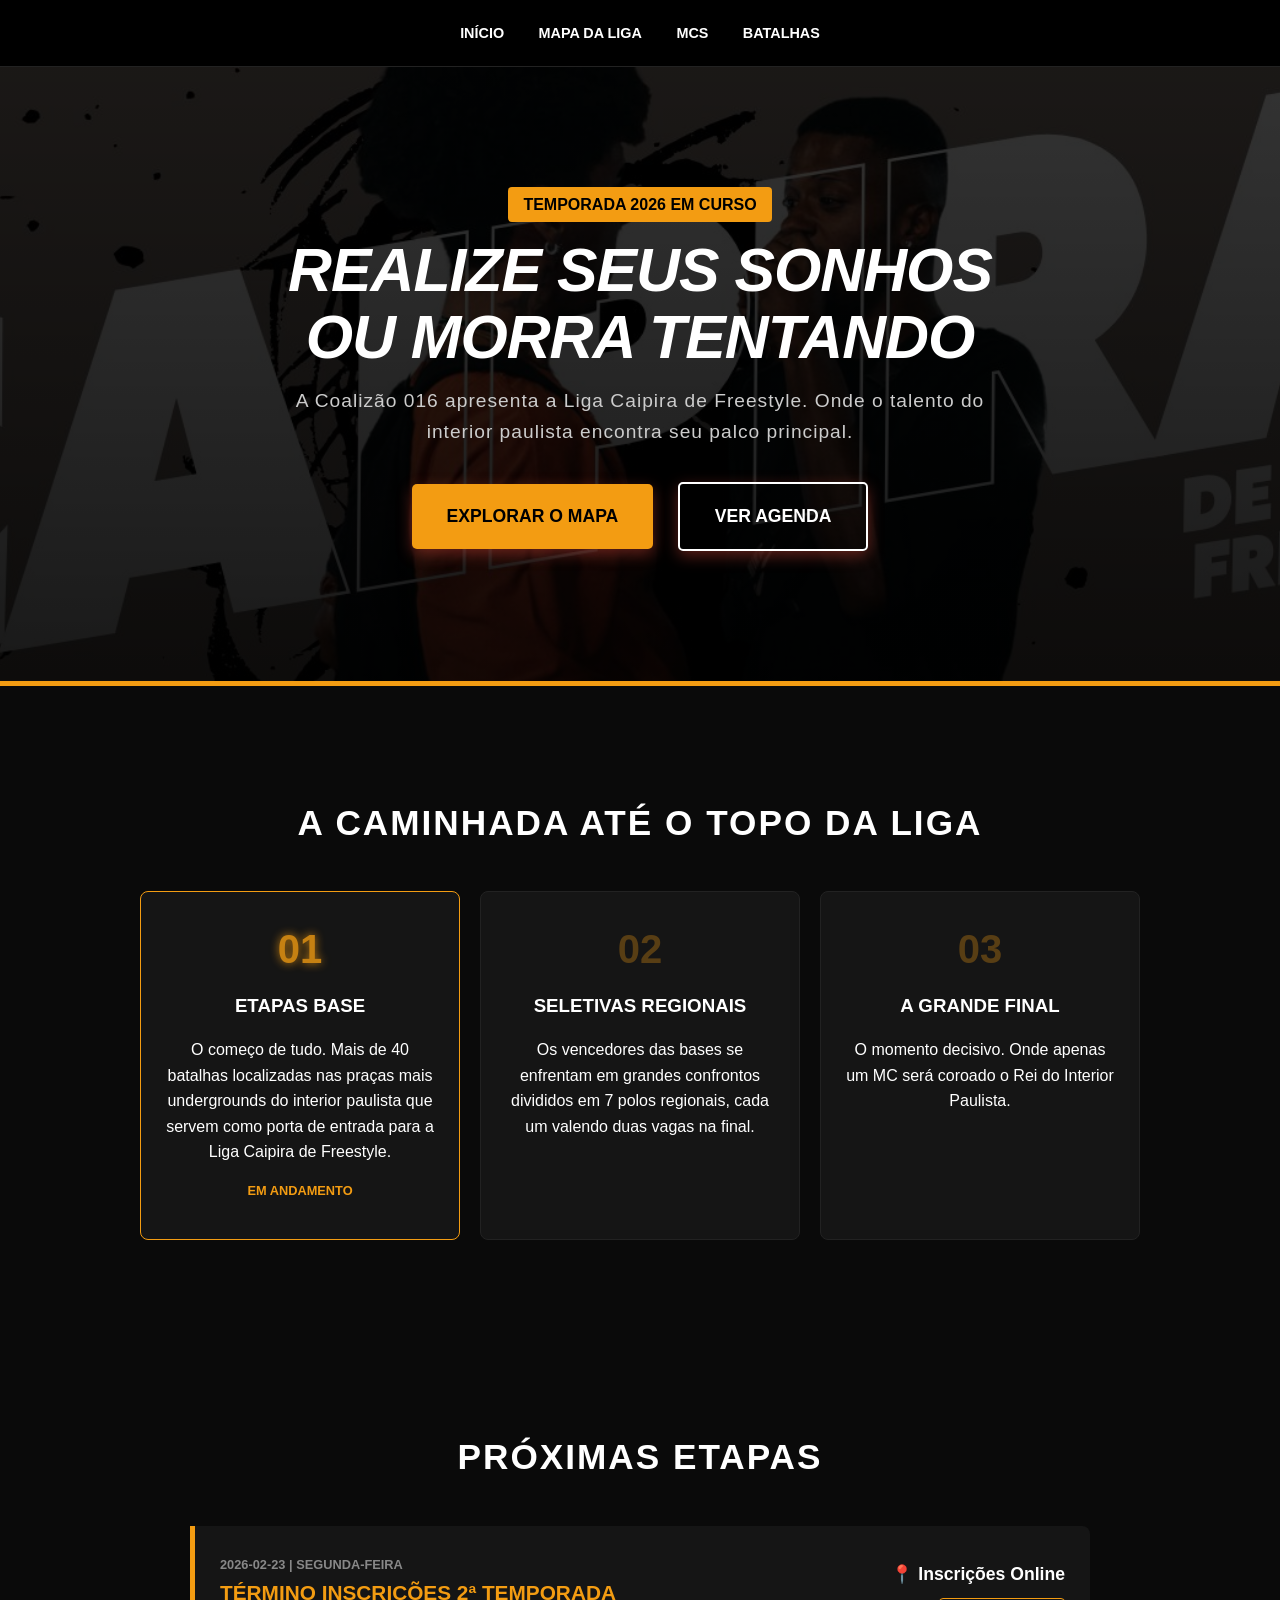
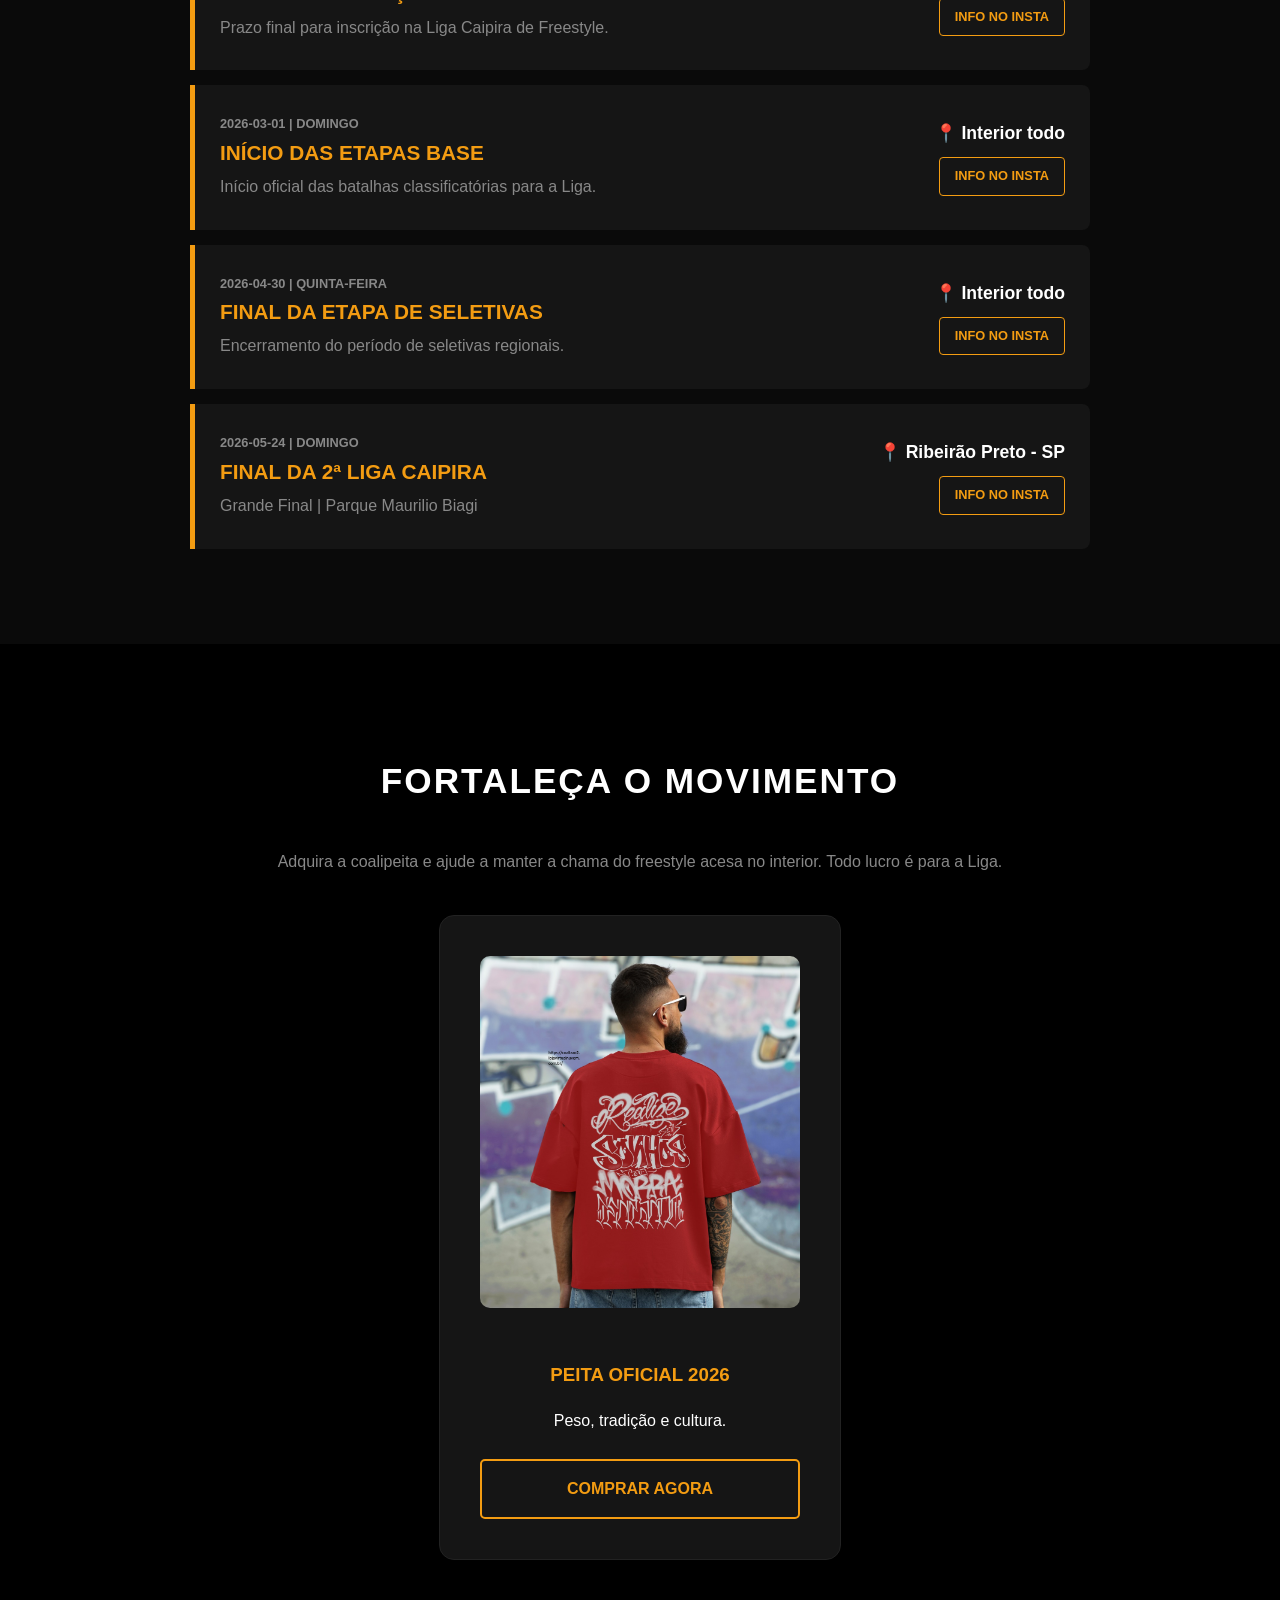
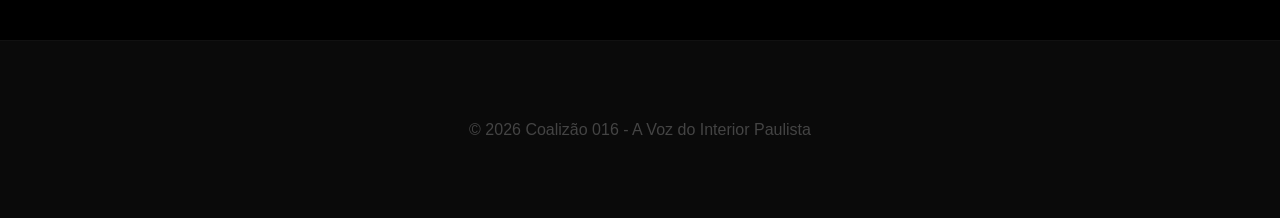
==== index.html @ a1a266d4 "ATT" ====
<!DOCTYPE html>
<html lang="pt-br">
<head>
    <meta charset="UTF-8">
    <meta name="viewport" content="width=device-width, initial-scale=1.0">
    <title>Coalizão 016 | Liga Caipira de Freestyle</title>
    <link rel="stylesheet" href="style.css">
    <style>
        :root {
            --cor-primaria: #f39c12;
            --cor-secundaria: #e74c3c;
            --bg-dark: #0a0a0a;
            --bg-card: #151515;
            --text-light: #ffffff;
        }

        body { 
            margin: 0; 
            font-family: 'Segoe UI', Roboto, Helvetica, Arial, sans-serif; 
            background: var(--bg-dark); 
            color: var(--text-light); 
            line-height: 1.6;
        }

        /* Navegação */
        nav { 
            background: #000; 
            padding: 20px; 
            text-align: center; 
            border-bottom: 1px solid #222; 
            position: sticky; 
            top: 0; 
            z-index: 1000; 
        }
        nav a { color: white; margin: 0 15px; text-decoration: none; font-weight: bold; text-transform: uppercase; font-size: 0.9rem; transition: 0.3s; }
        nav a:hover { color: var(--cor-primaria); }

        /* Banner de Hype */
        .hero-inscricoes {
            background: linear-gradient(rgba(0,0,0,0.8), rgba(0,0,0,0.9)), url('img/capa.jpg');
            background-size: cover;
            background-position: center;
            padding: 120px 20px;
            text-align: center;
            border-bottom: 5px solid var(--cor-primaria);
        }

        .badge-temporada {
            background-color: var(--cor-primaria);
            color: #000;
            padding: 5px 15px;
            font-weight: 900;
            border-radius: 4px;
            display: inline-block;
            margin-bottom: 15px;
            text-transform: uppercase;
        }

        /* TÍTULO EM DESTAQUE - SLOGAN AGORA AQUI */
        .hero-inscricoes h1 { 
            font-size: clamp(1.8rem, 7vw, 3.8rem); 
            margin: 0 0 15px 0; 
            color: #fff; 
            line-height: 1.1; 
            font-style: italic; 
            font-weight: 900;
            text-transform: uppercase;
            letter-spacing: -1px;
        }
        
        .cta-button {
            display: inline-block;
            background-color: var(--cor-primaria);
            color: #000;
            padding: 18px 35px;
            font-size: 1.1rem;
            font-weight: bold;
            text-decoration: none;
            border-radius: 5px;
            margin: 10px;
            transition: 0.3s;
            text-transform: uppercase;
        }
        .cta-button:hover { transform: scale(1.05); background-color: #fff; }

        /* A Jornada do MC */
        .jornada-container {
            padding: 80px 20px;
            max-width: 1000px;
            margin: 0 auto;
            text-align: center;
        }

        .jornada-grid {
            display: grid;
            grid-template-columns: repeat(auto-fit, minmax(250px, 1fr));
            gap: 20px;
            margin-top: 40px;
        }

        .jornada-card {
            background: var(--bg-card);
            padding: 25px;
            border-radius: 8px;
            border: 1px solid #222;
            position: relative;
            transition: 0.3s;
        }

        /* EFEITO DE BRILHO NA ETAPA BASE */
        .jornada-card.foco-atual {
            border-color: var(--cor-primaria);
            animation: glowPulsante 2s infinite alternate;
        }

        @keyframes glowPulsante {
            0% { box-shadow: 0 0 5px rgba(243, 156, 18, 0.2); border-color: rgba(243, 156, 18, 0.5); }
            100% { box-shadow: 0 0 20px rgba(243, 156, 18, 0.6); border-color: var(--cor-primaria); }
        }

        .jornada-card span {
            color: var(--cor-primaria);
            font-size: 2.5rem;
            font-weight: 900;
            display: block;
            margin-bottom: 10px;
            opacity: 0.3;
        }
        
        .jornada-card.foco-atual span { opacity: 0.8; text-shadow: 0 0 10px var(--cor-primaria); }
        .jornada-card h3 { margin: 0 0 10px 0; text-transform: uppercase; color: #fff; }

        /* Seção de Agenda */
        .agenda-section { background: #0a0a0a; padding: 80px 20px; }
        .agenda-max { max-width: 950px; margin: 0 auto; }
        .titulo-secao { text-align: center; font-size: 2.2rem; margin-bottom: 40px; text-transform: uppercase; letter-spacing: 2px; }
        
        .evento-item {
            background: var(--bg-card);
            margin-bottom: 15px;
            padding: 25px;
            border-left: 5px solid var(--cor-primaria);
            display: flex;
            justify-content: space-between;
            align-items: center;
            border-radius: 0 8px 8px 0;
            transition: 0.3s;
        }
        .evento-item:hover { transform: translateX(10px); }

        /* Peitas / Loja */
        .loja-container { padding: 80px 20px; background: #000; text-align: center; }
        .produto-card {
            background: var(--bg-card);
            padding: 40px;
            border-radius: 15px;
            max-width: 400px;
            margin: 40px auto 0;
            border: 1px solid #222;
        }
        .produto-card img { width: 100%; border-radius: 10px; margin-bottom: 25px; }

        .btn-nuvemshop { 
            background: transparent; color: var(--cor-primaria); padding: 15px 25px; 
            text-decoration: none; display: block; border-radius: 5px; font-weight: bold; 
            border: 2px solid var(--cor-primaria); transition: 0.3s; text-transform: uppercase;
        }
        .btn-nuvemshop:hover { background: var(--cor-primaria); color: #000; }

        @media (max-width: 768px) {
            .evento-item { flex-direction: column; text-align: center; gap: 20px; }
        }
    </style>
</head>
<body>

    <nav>
        <a href="index.html">INÍCIO</a>
        <a href="mapaindex.html">MAPA DA LIGA</a>
        <a href="mcs.html">MCS</a>
        <a href="batalhas.html">BATALHAS</a>
    </nav>

    <header class="hero-inscricoes">
        <div class="badge-temporada">Temporada 2026 em Curso</div>
        <h1>REALIZE SEUS SONHOS<br>OU MORRA TENTANDO</h1>
        <p style="max-width: 750px; margin: 0 auto 25px; font-size: 1.2rem; color: #ccc; font-weight: 300; letter-spacing: 1px;">
            A Coalizão 016 apresenta a Liga Caipira de Freestyle. Onde o talento do interior paulista encontra seu palco principal.
        </p>
        <div class="botoes-hero">
            <a href="mapaindex.html" class="cta-button">EXPLORAR O MAPA</a>
            <a href="#proximas-etapas" class="cta-button" style="background: transparent; border: 2px solid #fff; color: #fff;">VER AGENDA</a>
        </div>
    </header>

    <section class="jornada-container">
        <h2 class="titulo-secao">A CAMINHADA ATÉ O TOPO DA LIGA</h2>
        <div class="jornada-grid">
            <div class="jornada-card foco-atual">
                <span>01</span>
                <h3>Etapas Base</h3>
                <p>O começo de tudo. Mais de 40 batalhas localizadas nas praças mais undergrounds do interior paulista que servem como porta de entrada para a Liga Caipira de Freestyle.</p>
                <p style="font-weight: bold; color: var(--cor-primaria); font-size: 0.8rem; margin-top: 10px; text-transform: uppercase;">Em andamento</p>
            </div>
            <div class="jornada-card">
                <span>02</span>
                <h3>Seletivas Regionais</h3>
                <p>Os vencedores das bases se enfrentam em grandes confrontos divididos em 7 polos regionais, cada um valendo duas vagas na final.</p>
            </div>
            <div class="jornada-card">
                <span>03</span>
                <h3>A Grande Final</h3>
                <p>O momento decisivo. Onde apenas um MC será coroado o Rei do Interior Paulista.</p>
            </div>
        </div>
    </section>

    <section id="proximas-etapas" class="agenda-section">
        <div class="agenda-max">
            <h2 class="titulo-secao">PRÓXIMAS ETAPAS</h2>
            <div id="lista-eventos" class="agenda-lista">
                </div>
        </div>
    </section>

    <section class="loja-container">
        <div class="loja-content">
            <h2 class="titulo-secao">FORTALEÇA O MOVIMENTO</h2>
            <p style="max-width: 800px; margin: 0 auto; color: #888;">
                Adquira a coalipeita e ajude a manter a chama do freestyle acesa no interior. Todo lucro é para a Liga.
            </p>
            <div class="produto-card">
                <img src="img/coalipeita.png" alt="Peita Oficial Coalizão 016">
                <h3 style="color: var(--cor-primaria);">PEITA OFICIAL 2026</h3>
                <p style="margin-bottom: 25px;">Peso, tradição e cultura.</p>
                <a href="https://coalizao016.lojavirtualnuvem.com.br/" target="_blank" class="btn-nuvemshop">COMPRAR AGORA</a>
            </div>
        </div>
    </section>

    <footer style="text-align: center; padding: 60px 20px; color: #444; border-top: 1px solid #111;">
        <p>&copy; 2026 Coalizão 016 - A Voz do Interior Paulista</p>
    </footer>

    <script src="agenda.js"></script>
    <script>
        const container = document.getElementById('lista-eventos');
        function renderizarAgenda() {
            if (typeof eventos !== 'undefined' && eventos.length > 0) {
                container.innerHTML = eventos.map(evento => `
                    <div class="evento-item">
                        <div class="evento-info">
                            <span class="evento-data">${evento.data} | ${evento.diaSemana}</span>
                            <h3>${evento.nomeBatalha}</h3>
                            <p style="margin: 5px 0; color: #888;">${evento.status}</p>
                        </div>
                        <div style="text-align: right;">
                            <p style="margin: 0; font-weight: bold; font-size: 1.1rem; color: #fff;">📍 ${evento.cidade}</p>
                            <a href="${evento.linkInstagram}" target="_blank" style="color: var(--cor-primaria); font-size: 0.8rem; text-decoration: none; font-weight: bold; border: 1px solid var(--cor-primaria); padding: 8px 15px; border-radius: 4px; display: inline-block; margin-top: 10px;">INFO NO INSTA</a>
                        </div>
                    </div>
                `).join('');
            } else {
                container.innerHTML = '<p style="text-align:center;">Novas datas em breve.</p>';
            }
        }
        window.onload = renderizarAgenda;
    </script>
</body>
</html>
---- style.css ----
/* style.css - Identidade Visual Coalizão 016 */
:root {
    --cor-primaria: #f39c12;
    --cor-secundaria: #e74c3c;
    --bg-dark: #0a0a0a;
    --text-light: #ffffff;
}

body { 
    margin: 0; 
    font-family: 'Segoe UI', Roboto, Helvetica, Arial, sans-serif; 
    background: var(--bg-dark); 
    color: var(--text-light); 
    line-height: 1.6;
}

/* Frase de Efeito no Topo */
.slogan-topo {
    background: #000;
    color: var(--cor-primaria);
    text-align: center;
    padding: 10px 5px;
    font-weight: 900;
    font-style: italic;
    letter-spacing: 2px;
    text-transform: uppercase;
    font-size: clamp(0.7rem, 3vw, 1.1rem);
    border-bottom: 1px solid #222;
}

/* Navegação */
nav { 
    background: #000; 
    padding: 20px; 
    text-align: center; 
    border-bottom: 1px solid #222; 
    position: sticky; 
    top: 0; 
    z-index: 1000; 
}

nav a { 
    color: white; 
    margin: 0 15px; 
    text-decoration: none; 
    font-weight: bold; 
    text-transform: uppercase; 
    font-size: 0.9rem; 
    transition: 0.3s; 
}

nav a:hover { color: var(--cor-primaria); }

/* Banner de Hype - Inscrições */
.hero-inscricoes {
    background: linear-gradient(rgba(0,0,0,0.85), rgba(0,0,0,0.85)), url('img/capa.jpg');
    background-size: cover;
    background-position: center;
    padding: 60px 20px;
    text-align: center;
    border-bottom: 5px solid var(--cor-primaria);
}

.badge-inscricoes {
    background-color: var(--cor-primaria);
    color: #000;
    padding: 4px 12px;
    font-weight: 900;
    border-radius: 4px;
    display: inline-block;
    margin-bottom: 15px;
}

.hero-inscricoes h1 { font-size: clamp(1.8rem, 6vw, 3rem); margin: 0 0 10px 0; color: #fff; }

.cta-button {
    display: inline-block;
    background-color: var(--cor-secundaria);
    color: white;
    padding: 15px 30px;
    font-size: 1.1rem;
    font-weight: bold;
    text-decoration: none;
    border-radius: 5px;
    margin: 15px 0;
    transition: 0.3s;
    box-shadow: 0 5px 15px rgba(231, 76, 60, 0.4);
}

/* Seção de Agenda / Etapas */
.agenda-section { padding: 50px 20px; max-width: 900px; margin: 0 auto; }
.titulo-secao { text-align: center; font-size: 2rem; margin-bottom: 30px; text-transform: uppercase; letter-spacing: 2px; }

.evento-item {
    background: #151515;
    margin-bottom: 12px;
    padding: 20px;
    border-left: 4px solid var(--cor-primaria);
    display: flex;
    justify-content: space-between;
    align-items: center;
    border-radius: 0 5px 5px 0;
}

.evento-info h3 { margin: 0; color: var(--cor-primaria); font-size: 1.3rem; }
.evento-data { font-weight: bold; color: #888; text-transform: uppercase; font-size: 0.8rem; }

/* Seção das Peitas (Loja) */
.loja-container {
    padding: 60px 20px;
    background: #000;
    text-align: center;
}

.loja-content { max-width: 800px; margin: 0 auto; }
.loja-grid { display: flex; justify-content: center; margin-top: 30px; }

.produto-card {
    background: #111;
    padding: 25px;
    border-radius: 12px;
    width: 320px;
    border: 1px solid #222;
}

.produto-card img { width: 100%; border-radius: 8px; margin-bottom: 20px; }
.texto-apoio { color: #aaa; font-style: italic; margin-bottom: 25px; font-size: 1rem; }

.btn-nuvemshop { 
    background: transparent; 
    color: var(--cor-primaria); 
    padding: 12px 20px; 
    text-decoration: none; 
    display: block; 
    border-radius: 5px; 
    font-weight: bold; 
    border: 2px solid var(--cor-primaria);
    transition: 0.3s;
}

.btn-nuvemshop:hover { background: var(--cor-primaria); color: #000; }

@media (max-width: 600px) {
    .evento-item { flex-direction: column; text-align: center; gap: 15px; }
}
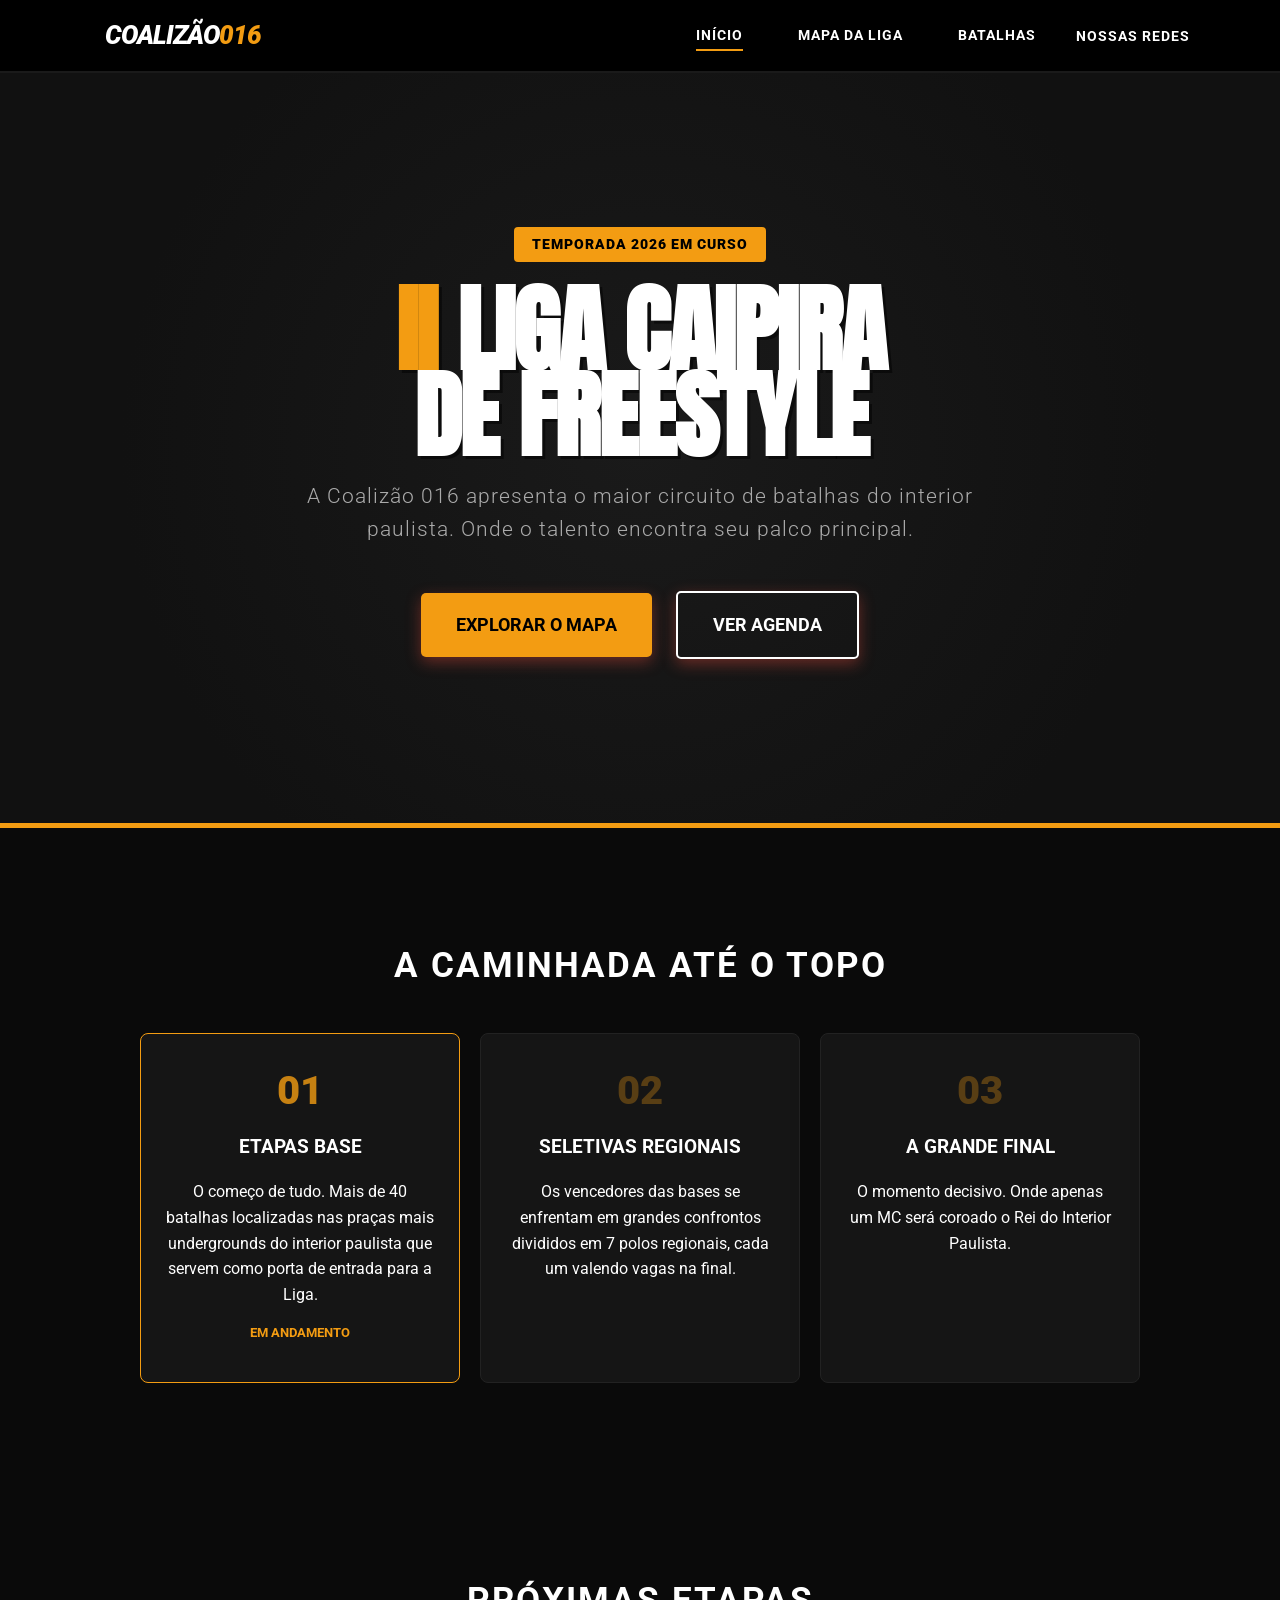
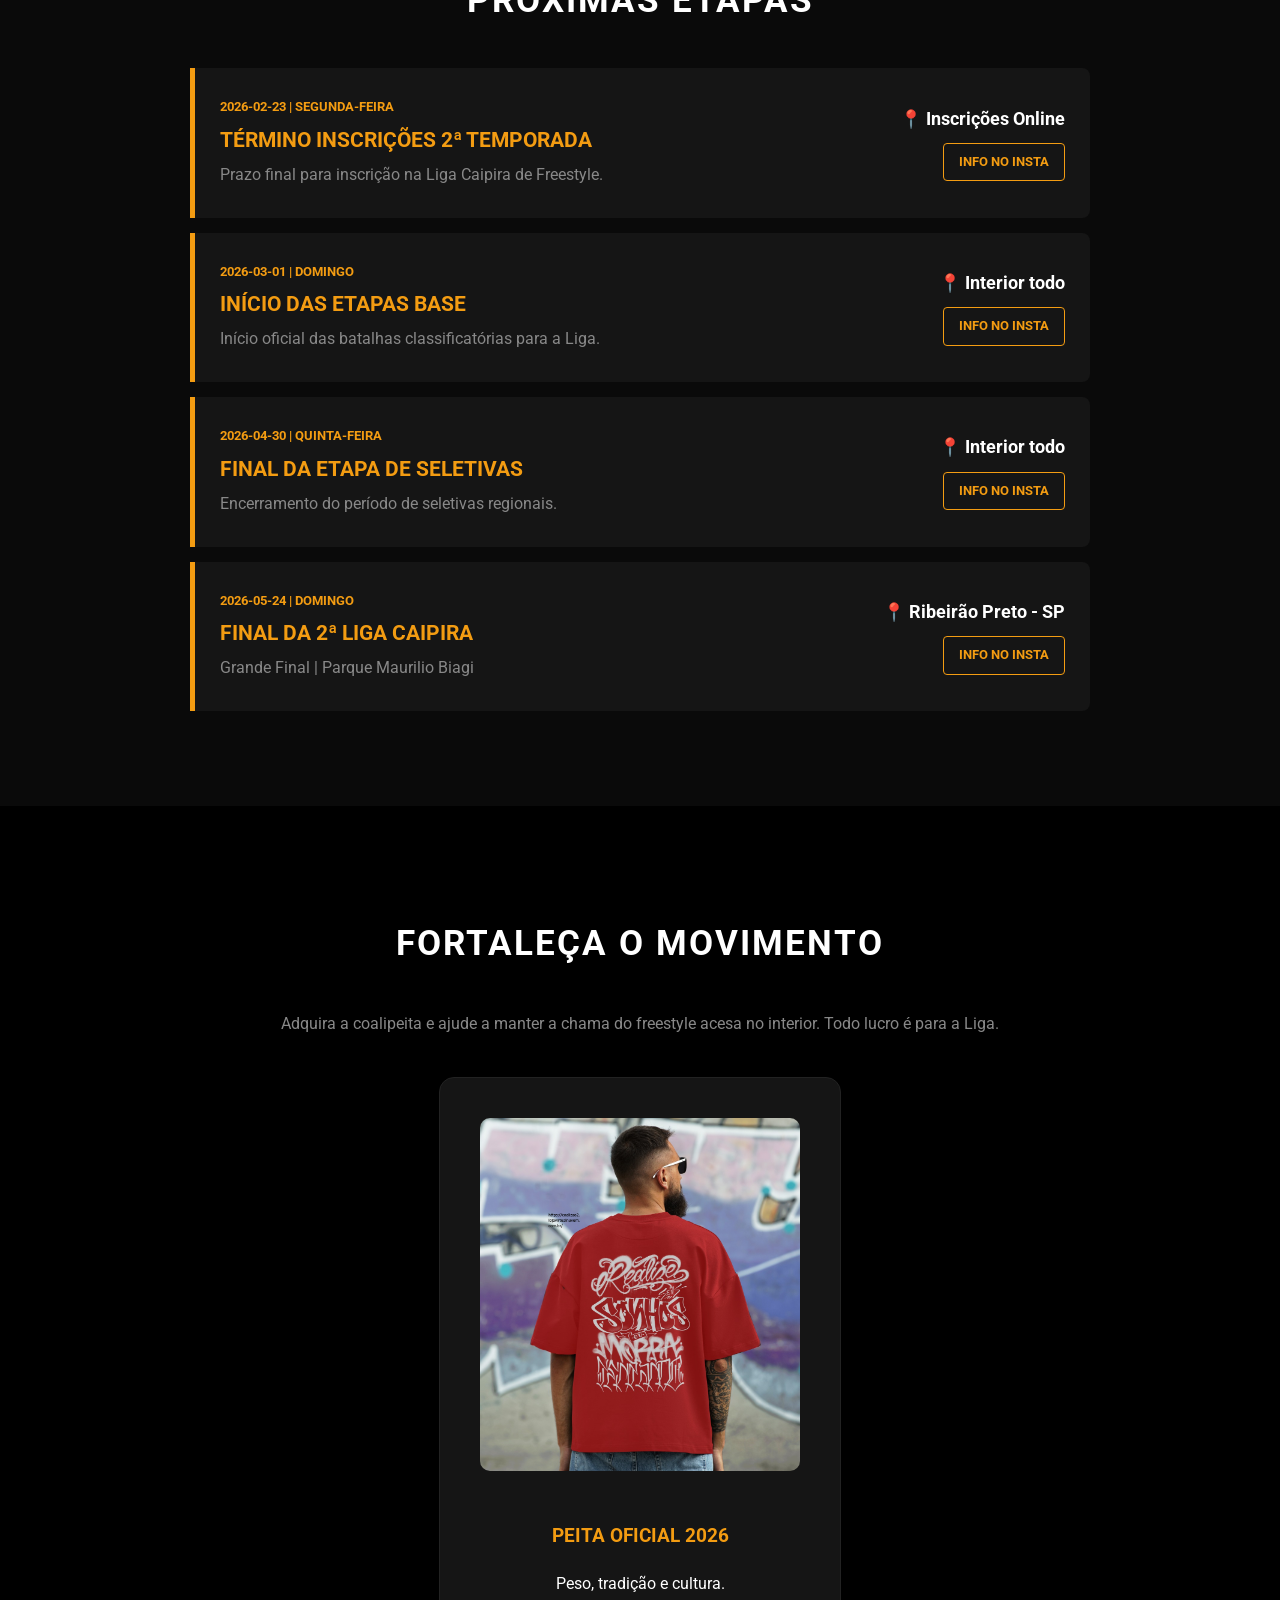
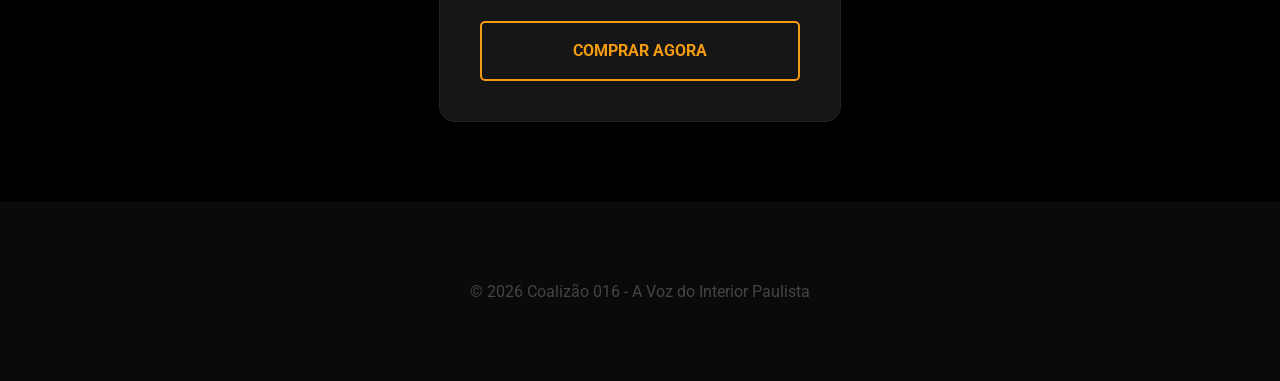
==== commit 146d52ed: "att" ====
--- a/index.html
+++ b/index.html
@@ -3,71 +3,205 @@
 <head>
     <meta charset="UTF-8">
     <meta name="viewport" content="width=device-width, initial-scale=1.0">
-    <title>Coalizão 016 | Liga Caipira de Freestyle</title>
+    <title>Coalizão 016 | II Liga Caipira de Freestyle</title>
+    
+    <link rel="preconnect" href="https://fonts.googleapis.com">
+    <link rel="preconnect" href="https://fonts.gstatic.com" crossorigin>
+    <link href="https://fonts.googleapis.com/css2?family=Anton&family=Roboto:wght@300;400;700;900&display=swap" rel="stylesheet">
+    
     <link rel="stylesheet" href="style.css">
     <style>
         :root {
-            --cor-primaria: #f39c12;
+            --cor-primaria: #f39c12; /* Laranja Coalizão */
             --cor-secundaria: #e74c3c;
-            --bg-dark: #0a0a0a;
+            --bg-dark: #0a0a0a; /* Fundo do site */
+            --bg-nav: #000000; /* Fundo do menu */
+            --bg-hero: #111111; /* Fundo do banner */
             --bg-card: #151515;
             --text-light: #ffffff;
+            /* Fontes */
+            --fonte-principal: 'Roboto', sans-serif;
+            --fonte-titulo: 'Anton', sans-serif; /* Fonte 'foda' para o título */
         }
 
         body { 
             margin: 0; 
-            font-family: 'Segoe UI', Roboto, Helvetica, Arial, sans-serif; 
+            font-family: var(--fonte-principal); 
             background: var(--bg-dark); 
             color: var(--text-light); 
             line-height: 1.6;
         }
 
-        /* Navegação */
+        /* --- MENU ESTILIZADO --- */
         nav { 
-            background: #000; 
-            padding: 20px; 
-            text-align: center; 
-            border-bottom: 1px solid #222; 
+            background: var(--bg-nav); 
+            padding: 15px 0; 
+            border-bottom: 2px solid #1a1a1a; 
             position: sticky; 
             top: 0; 
-            z-index: 1000; 
-        }
-        nav a { color: white; margin: 0 15px; text-decoration: none; font-weight: bold; text-transform: uppercase; font-size: 0.9rem; transition: 0.3s; }
-        nav a:hover { color: var(--cor-primaria); }
-
-        /* Banner de Hype */
+            z-index: 2000; 
+        }
+
+        .nav-container {
+            max-width: 1100px;
+            margin: 0 auto;
+            display: flex;
+            justify-content: space-between;
+            align-items: center;
+            padding: 0 20px;
+        }
+
+        .nav-logo a {
+            font-size: 1.6rem;
+            font-weight: 900;
+            color: #fff;
+            text-decoration: none;
+            letter-spacing: -1px;
+            font-style: italic;
+            text-transform: uppercase;
+        }
+
+        .nav-logo span {
+            color: var(--cor-primaria);
+        }
+
+        .nav-links {
+            display: flex;
+            gap: 25px;
+            align-items: center;
+        }
+
+        .nav-link {
+            color: #fff !important;
+            text-decoration: none;
+            font-weight: bold;
+            text-transform: uppercase;
+            font-size: 0.85rem !important;
+            letter-spacing: 1px;
+            transition: 0.3s;
+            position: relative;
+        }
+
+        .nav-link::after {
+            content: '';
+            position: absolute;
+            width: 0;
+            height: 2px;
+            bottom: -5px;
+            left: 0;
+            background-color: var(--cor-primaria);
+            transition: 0.3s;
+        }
+
+        .nav-link:hover::after, .nav-link.active::after {
+            width: 100%;
+        }
+
+        .nav-link:hover {
+            color: var(--cor-primaria) !important;
+        }
+
+        .dropdown { position: relative; }
+        .dropdown-label { color: #fff; font-weight: bold; text-decoration: none; font-size: 0.85rem; text-transform: uppercase; cursor: pointer; }
+        .dropdown-content {
+            display: none;
+            position: absolute;
+            background: #151515;
+            min-width: 180px;
+            top: 100%;
+            right: 0;
+            border-radius: 4px;
+            border: 1px solid #222;
+            padding: 10px 0;
+            box-shadow: 0 10px 20px rgba(0,0,0,0.5);
+        }
+        .dropdown-content a {
+            padding: 10px 20px;
+            display: block;
+            text-transform: none;
+            font-size: 0.9rem;
+            color: #fff;
+            text-decoration: none;
+        }
+        .dropdown-content a:hover { background: #222; color: var(--cor-primaria); }
+        .dropdown:hover .dropdown-content { display: block; }
+
+        .hamburger { display: none; cursor: pointer; }
+        .bar { width: 25px; height: 3px; background-color: #fff; margin: 5px 0; transition: 0.4s; }
+
+        @media (max-width: 850px) {
+            .hamburger { display: block; }
+            .nav-links {
+                position: fixed;
+                right: -100%;
+                top: 65px;
+                width: 80%;
+                height: 100vh;
+                background: #0f0f0f;
+                flex-direction: column;
+                padding-top: 50px;
+                transition: 0.4s;
+                gap: 30px;
+                border-left: 1px solid #222;
+            }
+            .nav-links.active { right: 0; }
+            .nav-link { font-size: 1.2rem !important; }
+            .dropdown-content { position: static; background: transparent; text-align: center; border: none; box-shadow: none; display: block; }
+        }
+
+        /* --- NOVO BANNER DE HERÓI (SEM FOTO) --- */
         .hero-inscricoes {
-            background: linear-gradient(rgba(0,0,0,0.8), rgba(0,0,0,0.9)), url('img/capa.jpg');
-            background-size: cover;
-            background-position: center;
-            padding: 120px 20px;
+            /* Fundo sólido com um degradê radial sutil para dar profundidade */
+            background: radial-gradient(circle at center, #1a1a1a 0%, var(--bg-hero) 70%);
+            padding: 150px 20px; /* Mais padding para dar destaque ao texto */
             text-align: center;
             border-bottom: 5px solid var(--cor-primaria);
+            display: flex;
+            flex-direction: column;
+            justify-content: center;
+            align-items: center;
+            min-height: 50vh; /* Ocupa metade da altura da tela */
         }
 
         .badge-temporada {
             background-color: var(--cor-primaria);
             color: #000;
-            padding: 5px 15px;
+            padding: 6px 18px;
             font-weight: 900;
             border-radius: 4px;
             display: inline-block;
-            margin-bottom: 15px;
-            text-transform: uppercase;
-        }
-
-        /* TÍTULO EM DESTAQUE - SLOGAN AGORA AQUI */
+            margin-bottom: 25px;
+            text-transform: uppercase;
+            font-size: 0.9rem;
+            letter-spacing: 1px;
+        }
+
+        /* TÍTULO COM FONTE 'FODA' - MUDADO PARA O NOME DA LIGA */
         .hero-inscricoes h1 { 
-            font-size: clamp(1.8rem, 7vw, 3.8rem); 
-            margin: 0 0 15px 0; 
+            font-family: var(--fonte-titulo); /* Usa a fonte 'Anton' */
+            font-size: clamp(2.5rem, 10vw, 6rem); /* Fonte gigante e responsiva */
+            margin: 0 0 20px 0; 
             color: #fff; 
-            line-height: 1.1; 
-            font-style: italic; 
-            font-weight: 900;
-            text-transform: uppercase;
-            letter-spacing: -1px;
+            line-height: 0.9; /* Linhas bem juntas para impacto */
+            text-transform: uppercase;
+            letter-spacing: -2px; /* Letras juntas */
+            /* Efeito de sombra sutil para destacar */
+            text-shadow: 3px 3px 0px rgba(0,0,0,0.5);
+        }
+
+        .hero-inscricoes h1 span {
+            color: var(--cor-primaria); /* Destaque para o 'II' */
         }
         
+        .hero-subtitulo {
+            max-width: 700px; 
+            margin: 0 auto 35px; 
+            font-size: 1.3rem; 
+            color: #aaa; 
+            font-weight: 300; 
+            letter-spacing: 1px;
+        }
+
         .cta-button {
             display: inline-block;
             background-color: var(--cor-primaria);
@@ -83,55 +217,22 @@
         }
         .cta-button:hover { transform: scale(1.05); background-color: #fff; }
 
-        /* A Jornada do MC */
-        .jornada-container {
-            padding: 80px 20px;
-            max-width: 1000px;
-            margin: 0 auto;
-            text-align: center;
-        }
-
-        .jornada-grid {
-            display: grid;
-            grid-template-columns: repeat(auto-fit, minmax(250px, 1fr));
-            gap: 20px;
-            margin-top: 40px;
-        }
-
-        .jornada-card {
-            background: var(--bg-card);
-            padding: 25px;
-            border-radius: 8px;
-            border: 1px solid #222;
-            position: relative;
-            transition: 0.3s;
-        }
-
-        /* EFEITO DE BRILHO NA ETAPA BASE */
-        .jornada-card.foco-atual {
-            border-color: var(--cor-primaria);
-            animation: glowPulsante 2s infinite alternate;
-        }
+        /* --- RESTO DO CONTEÚDO --- */
+        .jornada-container { padding: 80px 20px; max-width: 1000px; margin: 0 auto; text-align: center; }
+        .jornada-grid { display: grid; grid-template-columns: repeat(auto-fit, minmax(250px, 1fr)); gap: 20px; margin-top: 40px; }
+        .jornada-card { background: var(--bg-card); padding: 25px; border-radius: 8px; border: 1px solid #222; transition: 0.3s; }
+        .jornada-card.foco-atual { border-color: var(--cor-primaria); animation: glowPulsante 2s infinite alternate; }
 
         @keyframes glowPulsante {
-            0% { box-shadow: 0 0 5px rgba(243, 156, 18, 0.2); border-color: rgba(243, 156, 18, 0.5); }
-            100% { box-shadow: 0 0 20px rgba(243, 156, 18, 0.6); border-color: var(--cor-primaria); }
-        }
-
-        .jornada-card span {
-            color: var(--cor-primaria);
-            font-size: 2.5rem;
-            font-weight: 900;
-            display: block;
-            margin-bottom: 10px;
-            opacity: 0.3;
-        }
-        
-        .jornada-card.foco-atual span { opacity: 0.8; text-shadow: 0 0 10px var(--cor-primaria); }
+            0% { box-shadow: 0 0 5px rgba(243, 156, 18, 0.2); }
+            100% { box-shadow: 0 0 20px rgba(243, 156, 18, 0.4); }
+        }
+
+        .jornada-card span { color: var(--cor-primaria); font-size: 2.5rem; font-weight: 900; display: block; margin-bottom: 10px; opacity: 0.3; }
+        .jornada-card.foco-atual span { opacity: 0.8; }
         .jornada-card h3 { margin: 0 0 10px 0; text-transform: uppercase; color: #fff; }
 
-        /* Seção de Agenda */
-        .agenda-section { background: #0a0a0a; padding: 80px 20px; }
+        .agenda-section { background: var(--bg-dark); padding: 80px 20px; }
         .agenda-max { max-width: 950px; margin: 0 auto; }
         .titulo-secao { text-align: center; font-size: 2.2rem; margin-bottom: 40px; text-transform: uppercase; letter-spacing: 2px; }
         
@@ -148,16 +249,8 @@
         }
         .evento-item:hover { transform: translateX(10px); }
 
-        /* Peitas / Loja */
         .loja-container { padding: 80px 20px; background: #000; text-align: center; }
-        .produto-card {
-            background: var(--bg-card);
-            padding: 40px;
-            border-radius: 15px;
-            max-width: 400px;
-            margin: 40px auto 0;
-            border: 1px solid #222;
-        }
+        .produto-card { background: var(--bg-card); padding: 40px; border-radius: 15px; max-width: 400px; margin: 40px auto 0; border: 1px solid #222; }
         .produto-card img { width: 100%; border-radius: 10px; margin-bottom: 25px; }
 
         .btn-nuvemshop { 
@@ -169,23 +262,46 @@
 
         @media (max-width: 768px) {
             .evento-item { flex-direction: column; text-align: center; gap: 20px; }
+            .hero-inscricoes { padding: 100px 20px; }
         }
     </style>
 </head>
 <body>
 
     <nav>
-        <a href="index.html">INÍCIO</a>
-        <a href="mapaindex.html">MAPA DA LIGA</a>
-        <a href="mcs.html">MCS</a>
-        <a href="batalhas.html">BATALHAS</a>
+        <div class="nav-container">
+            <div class="nav-logo">
+                <a href="index.html">COALIZÃO<span>016</span></a>
+            </div>
+
+            <div class="hamburger" id="mobile-menu-btn">
+                <div class="bar"></div>
+                <div class="bar"></div>
+                <div class="bar"></div>
+            </div>
+
+            <div class="nav-links" id="nav-links-container">
+                <a href="index.html" class="nav-link active">Início</a>
+                <a href="mapaindex.html" class="nav-link">Mapa da Liga</a>
+                <a href="batalhas.html" class="nav-link">Batalhas</a>
+                
+                <div class="dropdown">
+                    <span class="dropdown-label nav-link">Nossas Redes</span>
+                    <div class="dropdown-content">
+                        <a href="https://www.instagram.com/coalizao016/" target="_blank">Instagram</a>
+                        <a href="https://www.tiktok.com/@coalizao016?" target="_blank">TikTok</a>
+                        <a href="https://www.youtube.com/@Coaliz%C3%A3o016" target="_blank">YouTube</a>
+                    </div>
+                </div>
+            </div>
+        </div>
     </nav>
 
     <header class="hero-inscricoes">
         <div class="badge-temporada">Temporada 2026 em Curso</div>
-        <h1>REALIZE SEUS SONHOS<br>OU MORRA TENTANDO</h1>
-        <p style="max-width: 750px; margin: 0 auto 25px; font-size: 1.2rem; color: #ccc; font-weight: 300; letter-spacing: 1px;">
-            A Coalizão 016 apresenta a Liga Caipira de Freestyle. Onde o talento do interior paulista encontra seu palco principal.
+        <h1><span>II</span> LIGA CAIPIRA<br>DE FREESTYLE</h1>
+        <p class="hero-subtitulo">
+            A Coalizão 016 apresenta o maior circuito de batalhas do interior paulista. Onde o talento encontra seu palco principal.
         </p>
         <div class="botoes-hero">
             <a href="mapaindex.html" class="cta-button">EXPLORAR O MAPA</a>
@@ -194,18 +310,18 @@
     </header>
 
     <section class="jornada-container">
-        <h2 class="titulo-secao">A CAMINHADA ATÉ O TOPO DA LIGA</h2>
+        <h2 class="titulo-secao">A CAMINHADA ATÉ O TOPO</h2>
         <div class="jornada-grid">
             <div class="jornada-card foco-atual">
                 <span>01</span>
                 <h3>Etapas Base</h3>
-                <p>O começo de tudo. Mais de 40 batalhas localizadas nas praças mais undergrounds do interior paulista que servem como porta de entrada para a Liga Caipira de Freestyle.</p>
+                <p>O começo de tudo. Mais de 40 batalhas localizadas nas praças mais undergrounds do interior paulista que servem como porta de entrada para a Liga.</p>
                 <p style="font-weight: bold; color: var(--cor-primaria); font-size: 0.8rem; margin-top: 10px; text-transform: uppercase;">Em andamento</p>
             </div>
             <div class="jornada-card">
                 <span>02</span>
                 <h3>Seletivas Regionais</h3>
-                <p>Os vencedores das bases se enfrentam em grandes confrontos divididos em 7 polos regionais, cada um valendo duas vagas na final.</p>
+                <p>Os vencedores das bases se enfrentam em grandes confrontos divididos em 7 polos regionais, cada um valendo vagas na final.</p>
             </div>
             <div class="jornada-card">
                 <span>03</span>
@@ -218,8 +334,7 @@
     <section id="proximas-etapas" class="agenda-section">
         <div class="agenda-max">
             <h2 class="titulo-secao">PRÓXIMAS ETAPAS</h2>
-            <div id="lista-eventos" class="agenda-lista">
-                </div>
+            <div id="lista-eventos" class="agenda-lista"></div>
         </div>
     </section>
 
@@ -233,7 +348,7 @@
                 <img src="img/coalipeita.png" alt="Peita Oficial Coalizão 016">
                 <h3 style="color: var(--cor-primaria);">PEITA OFICIAL 2026</h3>
                 <p style="margin-bottom: 25px;">Peso, tradição e cultura.</p>
-                <a href="https://coalizao016.lojavirtualnuvem.com.br/" target="_blank" class="btn-nuvemshop">COMPRAR AGORA</a>
+                <a href="https://coalizao2.lojavirtualnuvem.com.br/" target="_blank" class="btn-nuvemshop">COMPRAR AGORA</a>
             </div>
         </div>
     </section>
@@ -244,14 +359,23 @@
 
     <script src="agenda.js"></script>
     <script>
+        // Script para o Menu Mobile
+        const menuBtn = document.getElementById('mobile-menu-btn');
+        const navLinks = document.getElementById('nav-links-container');
+
+        menuBtn.addEventListener('click', () => {
+            navLinks.classList.toggle('active');
+        });
+
+        // Script da Agenda
         const container = document.getElementById('lista-eventos');
         function renderizarAgenda() {
             if (typeof eventos !== 'undefined' && eventos.length > 0) {
                 container.innerHTML = eventos.map(evento => `
                     <div class="evento-item">
                         <div class="evento-info">
-                            <span class="evento-data">${evento.data} | ${evento.diaSemana}</span>
-                            <h3>${evento.nomeBatalha}</h3>
+                            <span class="evento-data" style="color: var(--cor-primaria); font-weight: bold;">${evento.data} | ${evento.diaSemana}</span>
+                            <h3 style="margin: 5px 0;">${evento.nomeBatalha}</h3>
                             <p style="margin: 5px 0; color: #888;">${evento.status}</p>
                         </div>
                         <div style="text-align: right;">
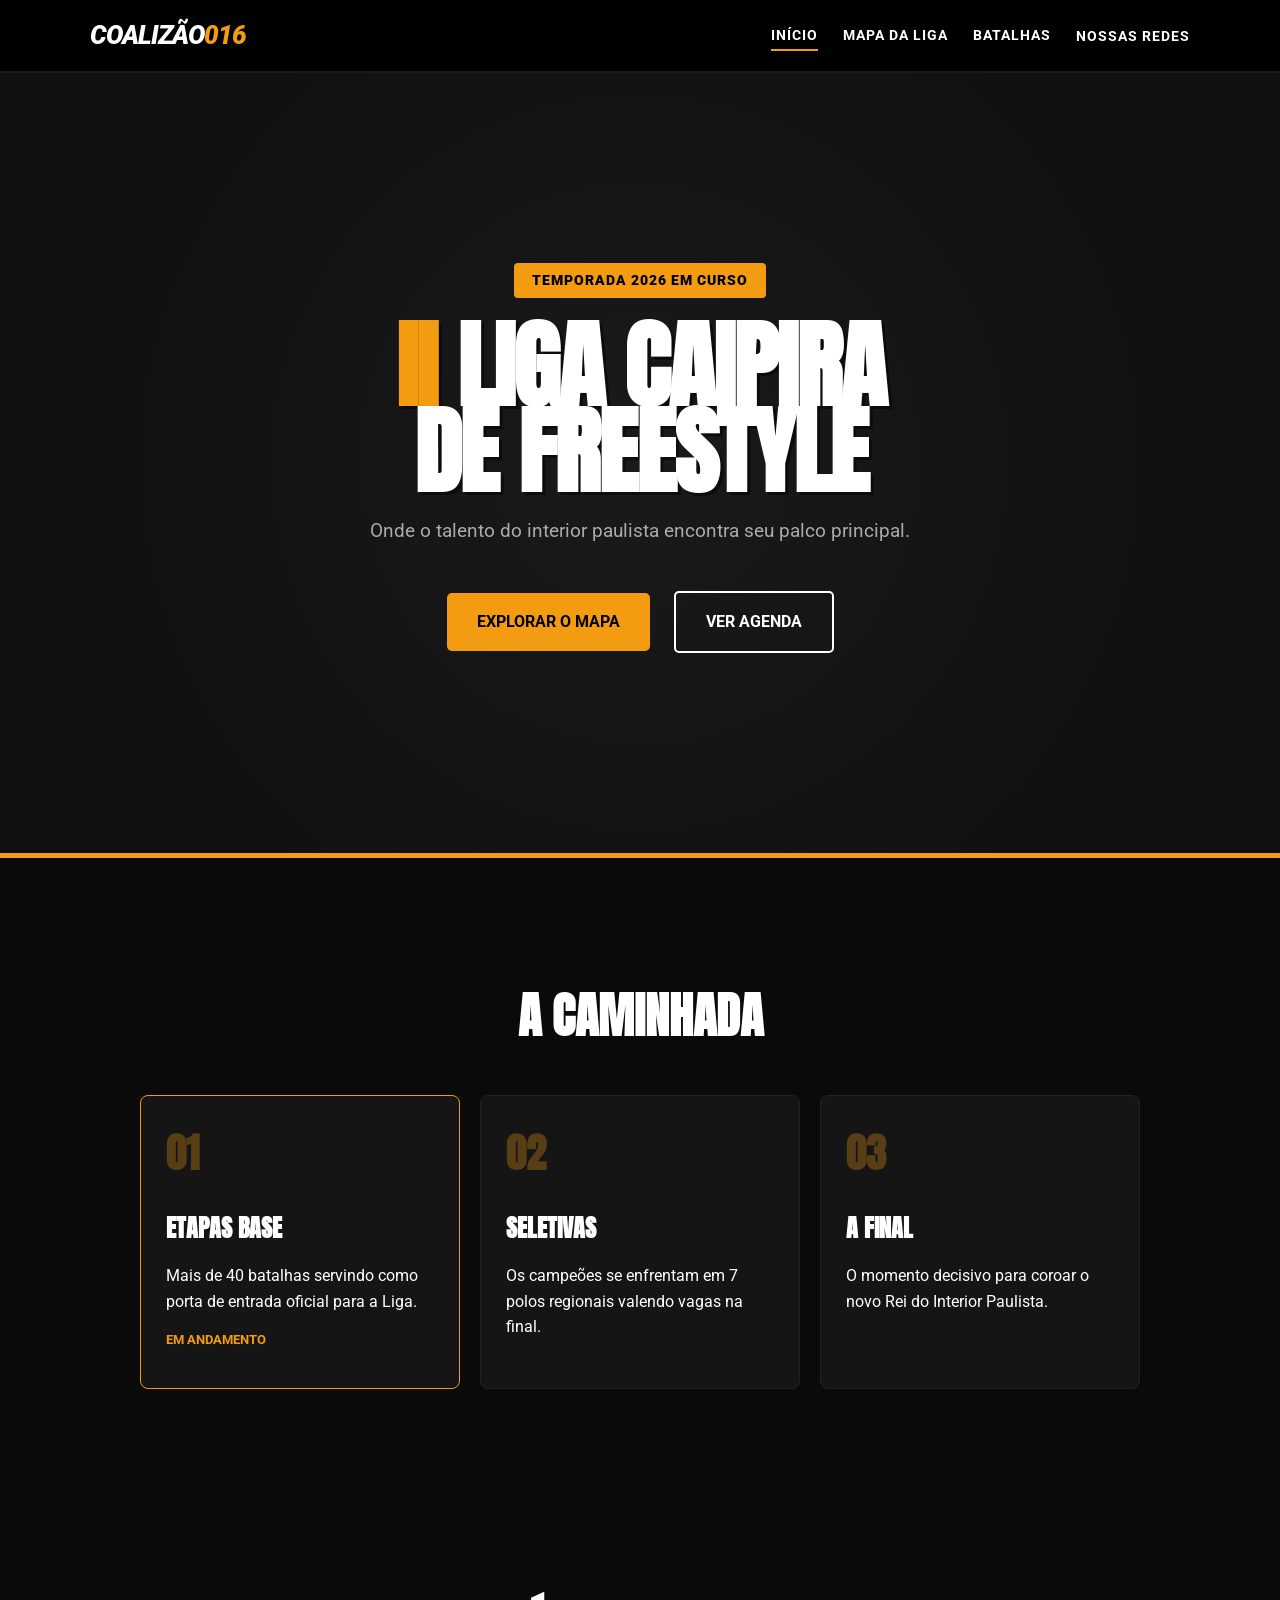
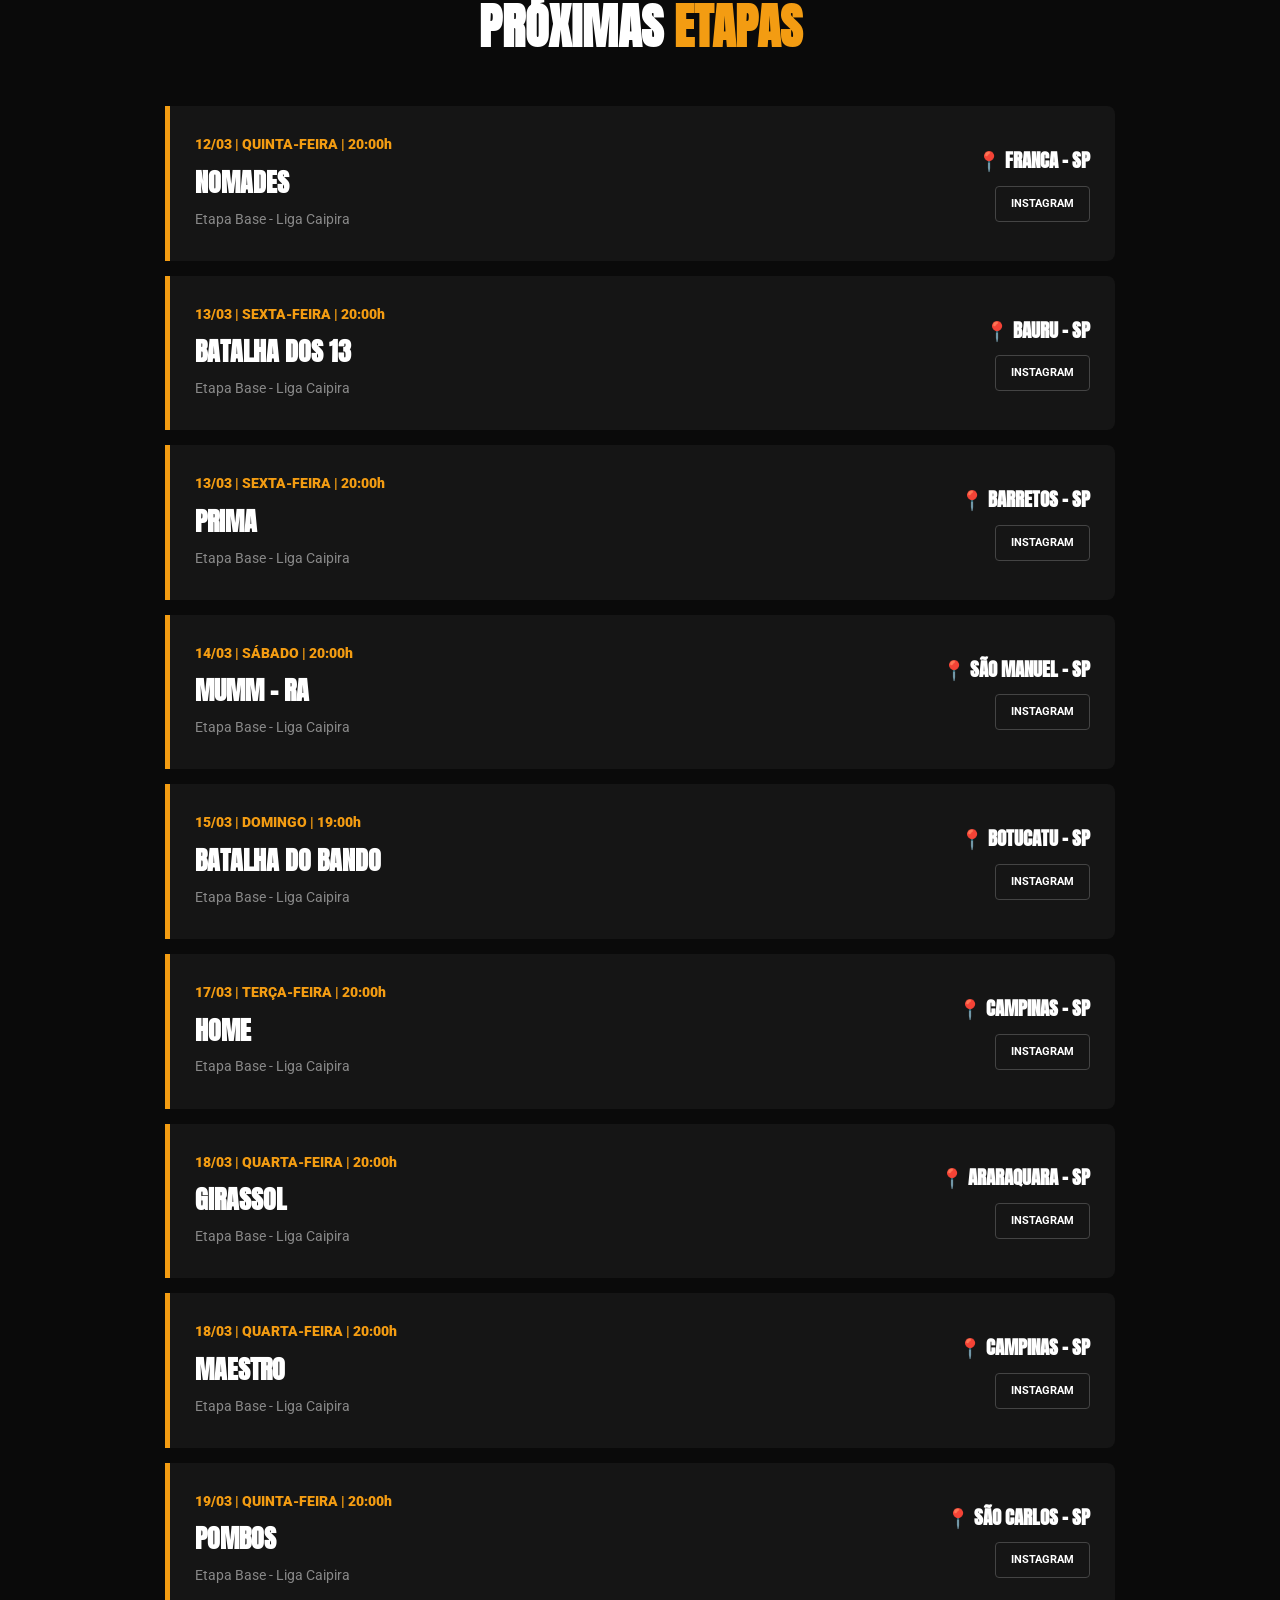
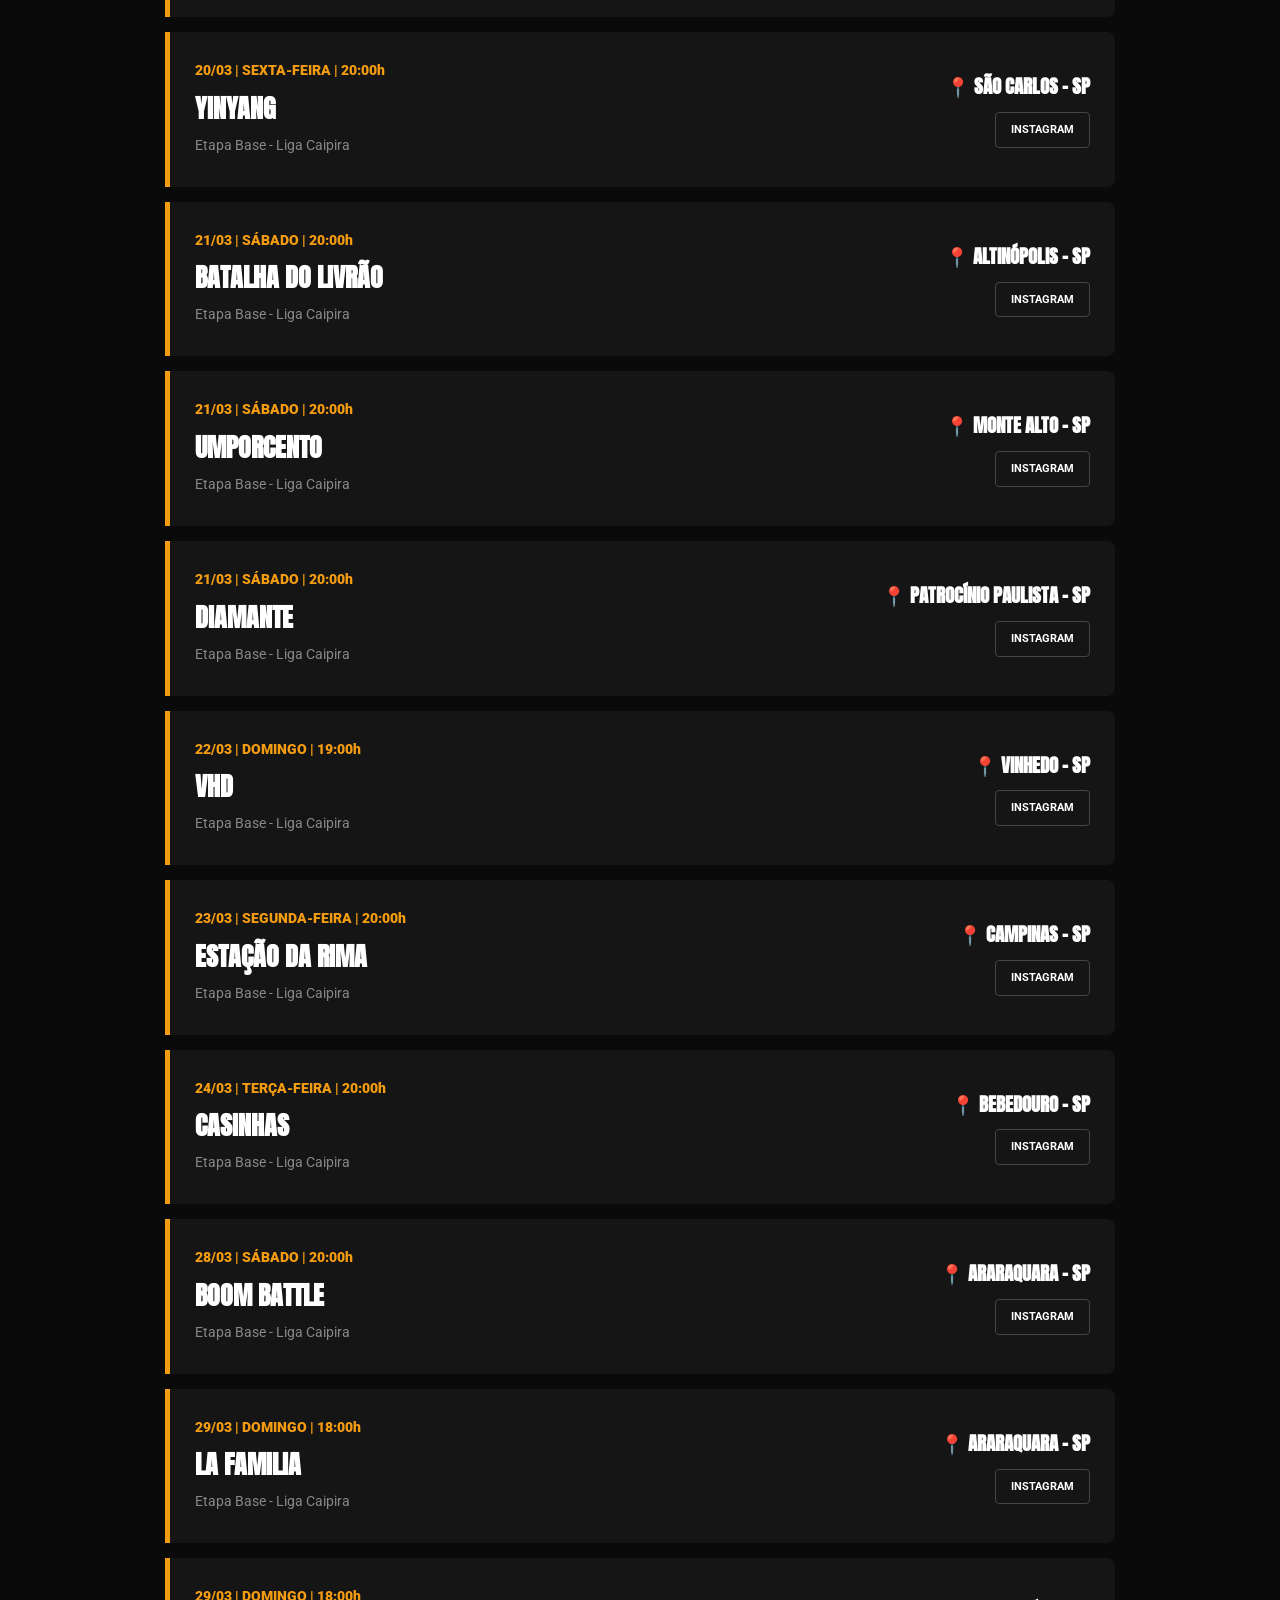
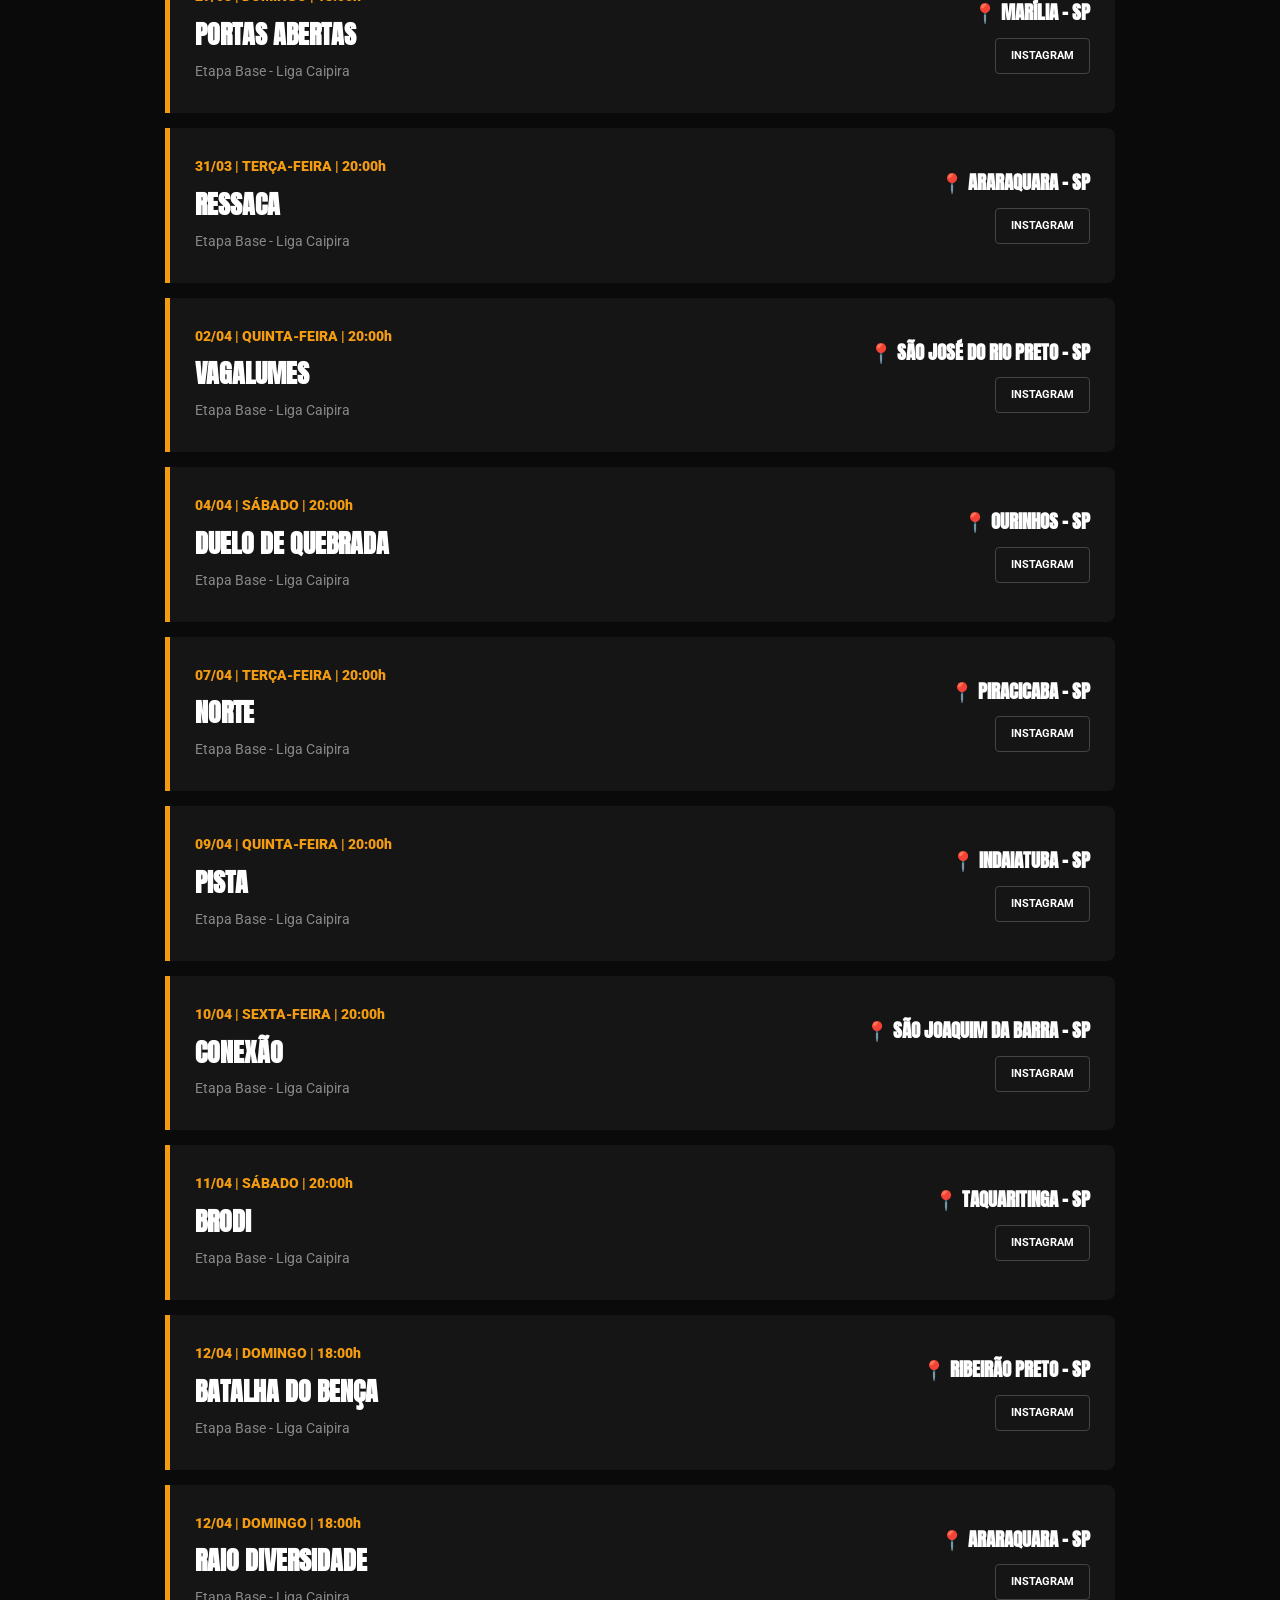
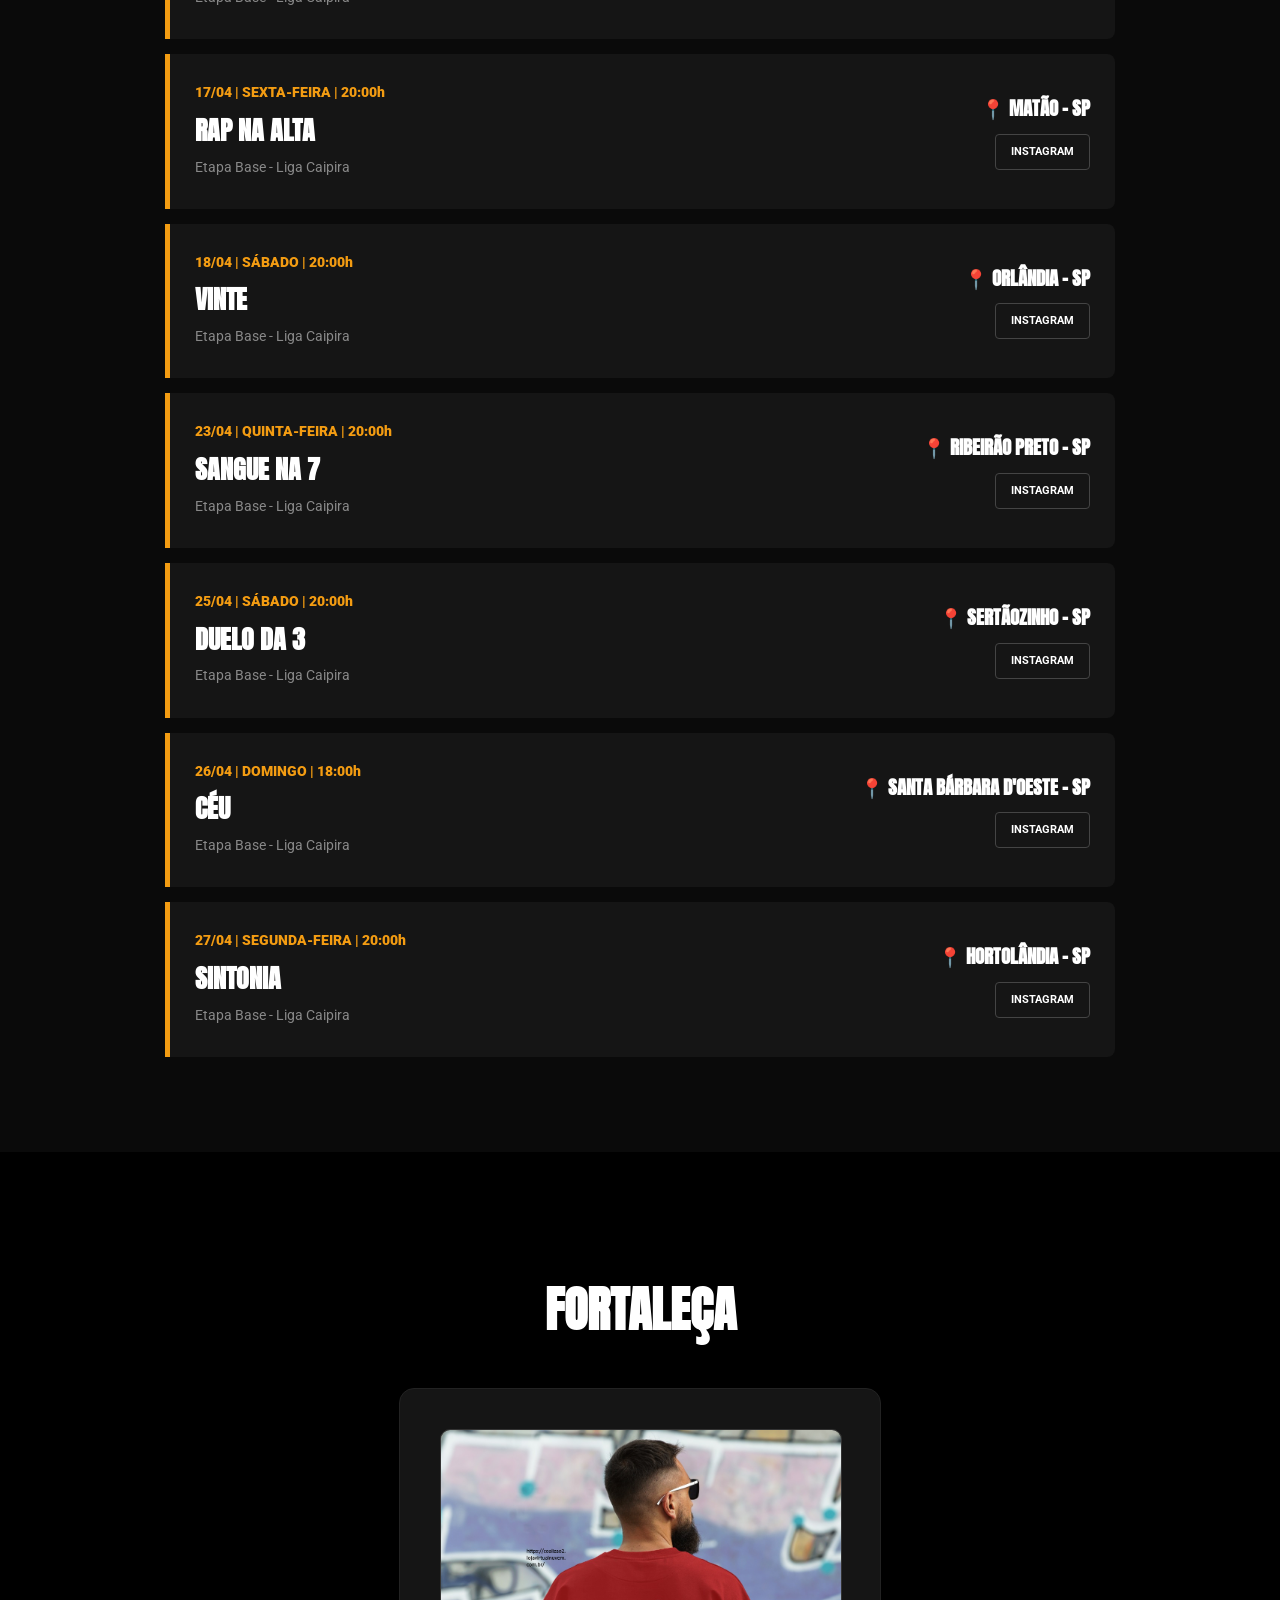
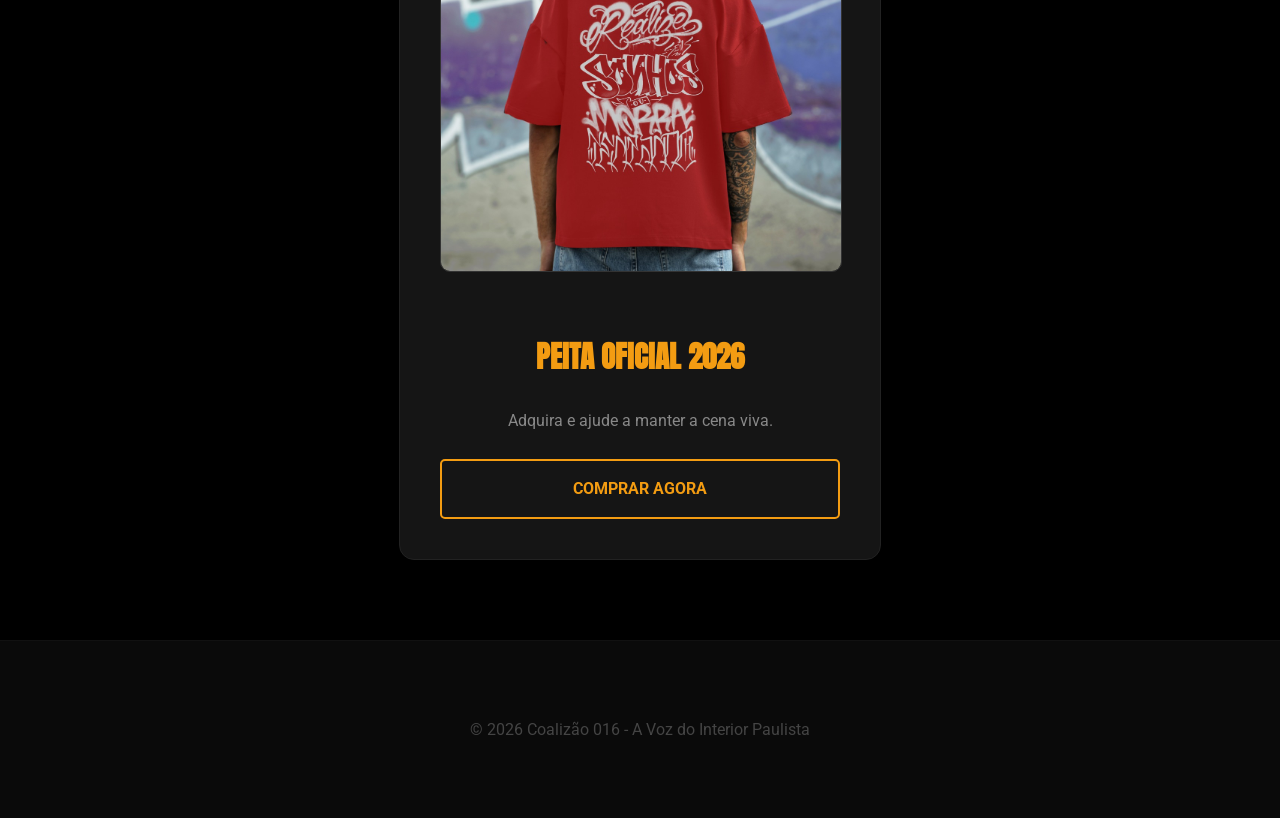
==== commit b8520e4f: "ATT" ====
--- a/index.html
+++ b/index.html
@@ -9,19 +9,17 @@
     <link rel="preconnect" href="https://fonts.gstatic.com" crossorigin>
     <link href="https://fonts.googleapis.com/css2?family=Anton&family=Roboto:wght@300;400;700;900&display=swap" rel="stylesheet">
     
-    <link rel="stylesheet" href="style.css">
     <style>
         :root {
             --cor-primaria: #f39c12; /* Laranja Coalizão */
             --cor-secundaria: #e74c3c;
-            --bg-dark: #0a0a0a; /* Fundo do site */
-            --bg-nav: #000000; /* Fundo do menu */
-            --bg-hero: #111111; /* Fundo do banner */
+            --bg-dark: #0a0a0a; 
+            --bg-nav: #000000; 
+            --bg-hero: #111111; 
             --bg-card: #151515;
             --text-light: #ffffff;
-            /* Fontes */
             --fonte-principal: 'Roboto', sans-serif;
-            --fonte-titulo: 'Anton', sans-serif; /* Fonte 'foda' para o título */
+            --fonte-titulo: 'Anton', sans-serif; 
         }
 
         body { 
@@ -30,9 +28,10 @@
             background: var(--bg-dark); 
             color: var(--text-light); 
             line-height: 1.6;
-        }
-
-        /* --- MENU ESTILIZADO --- */
+            overflow-x: hidden;
+        }
+
+        /* --- MENU --- */
         nav { 
             background: var(--bg-nav); 
             padding: 15px 0; 
@@ -61,15 +60,9 @@
             text-transform: uppercase;
         }
 
-        .nav-logo span {
-            color: var(--cor-primaria);
-        }
-
-        .nav-links {
-            display: flex;
-            gap: 25px;
-            align-items: center;
-        }
+        .nav-logo span { color: var(--cor-primaria); }
+
+        .nav-links { display: flex; gap: 25px; align-items: center; }
 
         .nav-link {
             color: #fff !important;
@@ -84,45 +77,28 @@
 
         .nav-link::after {
             content: '';
-            position: absolute;
-            width: 0;
-            height: 2px;
-            bottom: -5px;
-            left: 0;
+            position: absolute; width: 0; height: 2px;
+            bottom: -5px; left: 0;
             background-color: var(--cor-primaria);
             transition: 0.3s;
         }
 
-        .nav-link:hover::after, .nav-link.active::after {
-            width: 100%;
-        }
-
-        .nav-link:hover {
-            color: var(--cor-primaria) !important;
-        }
+        .nav-link:hover::after, .nav-link.active::after { width: 100%; }
+        .nav-link:hover { color: var(--cor-primaria) !important; }
 
         .dropdown { position: relative; }
-        .dropdown-label { color: #fff; font-weight: bold; text-decoration: none; font-size: 0.85rem; text-transform: uppercase; cursor: pointer; }
         .dropdown-content {
             display: none;
             position: absolute;
             background: #151515;
             min-width: 180px;
-            top: 100%;
-            right: 0;
+            top: 100%; right: 0;
             border-radius: 4px;
             border: 1px solid #222;
             padding: 10px 0;
             box-shadow: 0 10px 20px rgba(0,0,0,0.5);
         }
-        .dropdown-content a {
-            padding: 10px 20px;
-            display: block;
-            text-transform: none;
-            font-size: 0.9rem;
-            color: #fff;
-            text-decoration: none;
-        }
+        .dropdown-content a { padding: 10px 20px; display: block; color: #fff; text-decoration: none; font-size: 0.9rem; }
         .dropdown-content a:hover { background: #222; color: var(--cor-primaria); }
         .dropdown:hover .dropdown-content { display: block; }
 
@@ -133,34 +109,29 @@
             .hamburger { display: block; }
             .nav-links {
                 position: fixed;
-                right: -100%;
-                top: 65px;
-                width: 80%;
-                height: 100vh;
+                right: -100%; top: 65px;
+                width: 80%; height: 100vh;
                 background: #0f0f0f;
                 flex-direction: column;
                 padding-top: 50px;
-                transition: 0.4s;
-                gap: 30px;
+                transition: 0.4s; gap: 30px;
                 border-left: 1px solid #222;
             }
             .nav-links.active { right: 0; }
-            .nav-link { font-size: 1.2rem !important; }
-            .dropdown-content { position: static; background: transparent; text-align: center; border: none; box-shadow: none; display: block; }
-        }
-
-        /* --- NOVO BANNER DE HERÓI (SEM FOTO) --- */
+            .dropdown-content { position: static; background: transparent; display: block; text-align: center; border: none; box-shadow: none; }
+        }
+
+        /* --- HERO --- */
         .hero-inscricoes {
-            /* Fundo sólido com um degradê radial sutil para dar profundidade */
             background: radial-gradient(circle at center, #1a1a1a 0%, var(--bg-hero) 70%);
-            padding: 150px 20px; /* Mais padding para dar destaque ao texto */
+            padding: 120px 20px;
             text-align: center;
             border-bottom: 5px solid var(--cor-primaria);
+            min-height: 60vh;
             display: flex;
             flex-direction: column;
             justify-content: center;
             align-items: center;
-            min-height: 50vh; /* Ocupa metade da altura da tela */
         }
 
         .badge-temporada {
@@ -169,45 +140,38 @@
             padding: 6px 18px;
             font-weight: 900;
             border-radius: 4px;
-            display: inline-block;
             margin-bottom: 25px;
             text-transform: uppercase;
             font-size: 0.9rem;
             letter-spacing: 1px;
         }
 
-        /* TÍTULO COM FONTE 'FODA' - MUDADO PARA O NOME DA LIGA */
         .hero-inscricoes h1 { 
-            font-family: var(--fonte-titulo); /* Usa a fonte 'Anton' */
-            font-size: clamp(2.5rem, 10vw, 6rem); /* Fonte gigante e responsiva */
+            font-family: var(--fonte-titulo);
+            font-size: clamp(2.5rem, 10vw, 6rem); 
             margin: 0 0 20px 0; 
             color: #fff; 
-            line-height: 0.9; /* Linhas bem juntas para impacto */
-            text-transform: uppercase;
-            letter-spacing: -2px; /* Letras juntas */
-            /* Efeito de sombra sutil para destacar */
+            line-height: 0.9; 
+            text-transform: uppercase;
+            letter-spacing: -2px;
             text-shadow: 3px 3px 0px rgba(0,0,0,0.5);
         }
 
-        .hero-inscricoes h1 span {
-            color: var(--cor-primaria); /* Destaque para o 'II' */
-        }
+        .hero-inscricoes h1 span { color: var(--cor-primaria); }
         
         .hero-subtitulo {
             max-width: 700px; 
             margin: 0 auto 35px; 
-            font-size: 1.3rem; 
+            font-size: 1.2rem; 
             color: #aaa; 
-            font-weight: 300; 
-            letter-spacing: 1px;
         }
 
         .cta-button {
             display: inline-block;
             background-color: var(--cor-primaria);
             color: #000;
-            padding: 18px 35px;
-            font-size: 1.1rem;
+            padding: 16px 30px;
+            font-size: 1rem;
             font-weight: bold;
             text-decoration: none;
             border-radius: 5px;
@@ -217,24 +181,24 @@
         }
         .cta-button:hover { transform: scale(1.05); background-color: #fff; }
 
-        /* --- RESTO DO CONTEÚDO --- */
+        /* --- JORNADA --- */
         .jornada-container { padding: 80px 20px; max-width: 1000px; margin: 0 auto; text-align: center; }
         .jornada-grid { display: grid; grid-template-columns: repeat(auto-fit, minmax(250px, 1fr)); gap: 20px; margin-top: 40px; }
-        .jornada-card { background: var(--bg-card); padding: 25px; border-radius: 8px; border: 1px solid #222; transition: 0.3s; }
+        .jornada-card { background: var(--bg-card); padding: 25px; border-radius: 8px; border: 1px solid #222; text-align: left; }
         .jornada-card.foco-atual { border-color: var(--cor-primaria); animation: glowPulsante 2s infinite alternate; }
 
         @keyframes glowPulsante {
-            0% { box-shadow: 0 0 5px rgba(243, 156, 18, 0.2); }
-            100% { box-shadow: 0 0 20px rgba(243, 156, 18, 0.4); }
-        }
-
-        .jornada-card span { color: var(--cor-primaria); font-size: 2.5rem; font-weight: 900; display: block; margin-bottom: 10px; opacity: 0.3; }
-        .jornada-card.foco-atual span { opacity: 0.8; }
-        .jornada-card h3 { margin: 0 0 10px 0; text-transform: uppercase; color: #fff; }
-
+            0% { box-shadow: 0 0 5px rgba(243, 156, 18, 0.1); }
+            100% { box-shadow: 0 0 15px rgba(243, 156, 18, 0.3); }
+        }
+
+        .jornada-card span { color: var(--cor-primaria); font-size: 2.5rem; font-weight: 900; display: block; margin-bottom: 10px; opacity: 0.3; font-family: var(--fonte-titulo); }
+        .jornada-card h3 { font-family: var(--fonte-titulo); text-transform: uppercase; color: #fff; margin-bottom: 10px; font-size: 1.5rem; }
+
+        /* --- AGENDA --- */
         .agenda-section { background: var(--bg-dark); padding: 80px 20px; }
         .agenda-max { max-width: 950px; margin: 0 auto; }
-        .titulo-secao { text-align: center; font-size: 2.2rem; margin-bottom: 40px; text-transform: uppercase; letter-spacing: 2px; }
+        .titulo-secao { text-align: center; font-family: var(--fonte-titulo); font-size: 3rem; margin-bottom: 40px; text-transform: uppercase; }
         
         .evento-item {
             background: var(--bg-card);
@@ -247,12 +211,14 @@
             border-radius: 0 8px 8px 0;
             transition: 0.3s;
         }
-        .evento-item:hover { transform: translateX(10px); }
-
+        .evento-item:hover { background: #1a1a1a; transform: translateX(5px); }
+
+        .evento-info h3 { font-family: var(--fonte-titulo); font-size: 1.6rem; text-transform: uppercase; margin: 5px 0; color: #fff; }
+
+        /* --- LOJA --- */
         .loja-container { padding: 80px 20px; background: #000; text-align: center; }
         .produto-card { background: var(--bg-card); padding: 40px; border-radius: 15px; max-width: 400px; margin: 40px auto 0; border: 1px solid #222; }
-        .produto-card img { width: 100%; border-radius: 10px; margin-bottom: 25px; }
-
+        .produto-card img { width: 100%; border-radius: 10px; margin-bottom: 25px; border: 1px solid #333; }
         .btn-nuvemshop { 
             background: transparent; color: var(--cor-primaria); padding: 15px 25px; 
             text-decoration: none; display: block; border-radius: 5px; font-weight: bold; 
@@ -262,7 +228,7 @@
 
         @media (max-width: 768px) {
             .evento-item { flex-direction: column; text-align: center; gap: 20px; }
-            .hero-inscricoes { padding: 100px 20px; }
+            .titulo-secao { font-size: 2.2rem; }
         }
     </style>
 </head>
@@ -273,18 +239,13 @@
             <div class="nav-logo">
                 <a href="index.html">COALIZÃO<span>016</span></a>
             </div>
-
             <div class="hamburger" id="mobile-menu-btn">
-                <div class="bar"></div>
-                <div class="bar"></div>
-                <div class="bar"></div>
-            </div>
-
+                <div class="bar"></div><div class="bar"></div><div class="bar"></div>
+            </div>
             <div class="nav-links" id="nav-links-container">
                 <a href="index.html" class="nav-link active">Início</a>
                 <a href="mapaindex.html" class="nav-link">Mapa da Liga</a>
                 <a href="batalhas.html" class="nav-link">Batalhas</a>
-                
                 <div class="dropdown">
                     <span class="dropdown-label nav-link">Nossas Redes</span>
                     <div class="dropdown-content">
@@ -300,9 +261,7 @@
     <header class="hero-inscricoes">
         <div class="badge-temporada">Temporada 2026 em Curso</div>
         <h1><span>II</span> LIGA CAIPIRA<br>DE FREESTYLE</h1>
-        <p class="hero-subtitulo">
-            A Coalizão 016 apresenta o maior circuito de batalhas do interior paulista. Onde o talento encontra seu palco principal.
-        </p>
+        <p class="hero-subtitulo">Onde o talento do interior paulista encontra seu palco principal.</p>
         <div class="botoes-hero">
             <a href="mapaindex.html" class="cta-button">EXPLORAR O MAPA</a>
             <a href="#proximas-etapas" class="cta-button" style="background: transparent; border: 2px solid #fff; color: #fff;">VER AGENDA</a>
@@ -310,46 +269,42 @@
     </header>
 
     <section class="jornada-container">
-        <h2 class="titulo-secao">A CAMINHADA ATÉ O TOPO</h2>
+        <h2 class="titulo-secao">A CAMINHADA</h2>
         <div class="jornada-grid">
             <div class="jornada-card foco-atual">
                 <span>01</span>
                 <h3>Etapas Base</h3>
-                <p>O começo de tudo. Mais de 40 batalhas localizadas nas praças mais undergrounds do interior paulista que servem como porta de entrada para a Liga.</p>
+                <p>Mais de 40 batalhas servindo como porta de entrada oficial para a Liga.</p>
                 <p style="font-weight: bold; color: var(--cor-primaria); font-size: 0.8rem; margin-top: 10px; text-transform: uppercase;">Em andamento</p>
             </div>
             <div class="jornada-card">
                 <span>02</span>
-                <h3>Seletivas Regionais</h3>
-                <p>Os vencedores das bases se enfrentam em grandes confrontos divididos em 7 polos regionais, cada um valendo vagas na final.</p>
+                <h3>Seletivas</h3>
+                <p>Os campeões se enfrentam em 7 polos regionais valendo vagas na final.</p>
             </div>
             <div class="jornada-card">
                 <span>03</span>
-                <h3>A Grande Final</h3>
-                <p>O momento decisivo. Onde apenas um MC será coroado o Rei do Interior Paulista.</p>
+                <h3>A Final</h3>
+                <p>O momento decisivo para coroar o novo Rei do Interior Paulista.</p>
             </div>
         </div>
     </section>
 
     <section id="proximas-etapas" class="agenda-section">
         <div class="agenda-max">
-            <h2 class="titulo-secao">PRÓXIMAS ETAPAS</h2>
-            <div id="lista-eventos" class="agenda-lista"></div>
+            <h2 class="titulo-secao">PRÓXIMAS <span style="color: var(--cor-primaria);">ETAPAS</span></h2>
+            <div id="lista-eventos" class="agenda-lista">
+                </div>
         </div>
     </section>
 
     <section class="loja-container">
-        <div class="loja-content">
-            <h2 class="titulo-secao">FORTALEÇA O MOVIMENTO</h2>
-            <p style="max-width: 800px; margin: 0 auto; color: #888;">
-                Adquira a coalipeita e ajude a manter a chama do freestyle acesa no interior. Todo lucro é para a Liga.
-            </p>
-            <div class="produto-card">
-                <img src="img/coalipeita.png" alt="Peita Oficial Coalizão 016">
-                <h3 style="color: var(--cor-primaria);">PEITA OFICIAL 2026</h3>
-                <p style="margin-bottom: 25px;">Peso, tradição e cultura.</p>
-                <a href="https://coalizao2.lojavirtualnuvem.com.br/" target="_blank" class="btn-nuvemshop">COMPRAR AGORA</a>
-            </div>
+        <h2 class="titulo-secao">FORTALEÇA</h2>
+        <div class="produto-card">
+            <img src="img/coalipeita.png" alt="Peita Oficial" onerror="this.src='https://via.placeholder.com/400x400?text=COALIPEITA+2026'">
+            <h3 style="color: var(--cor-primaria); font-family: var(--fonte-titulo); font-size: 1.8rem;">PEITA OFICIAL 2026</h3>
+            <p style="margin-bottom: 25px; color: #888;">Adquira e ajude a manter a cena viva.</p>
+            <a href="https://coalizao2.lojavirtualnuvem.com.br/" target="_blank" class="btn-nuvemshop">COMPRAR AGORA</a>
         </div>
     </section>
 
@@ -359,36 +314,42 @@
 
     <script src="agenda.js"></script>
     <script>
-        // Script para o Menu Mobile
+        // Menu Mobile
         const menuBtn = document.getElementById('mobile-menu-btn');
         const navLinks = document.getElementById('nav-links-container');
-
-        menuBtn.addEventListener('click', () => {
-            navLinks.classList.toggle('active');
-        });
-
-        // Script da Agenda
-        const container = document.getElementById('lista-eventos');
+        menuBtn.addEventListener('click', () => navLinks.classList.toggle('active'));
+
+        // Renderizar Agenda do agenda.js
         function renderizarAgenda() {
+            const container = document.getElementById('lista-eventos');
             if (typeof eventos !== 'undefined' && eventos.length > 0) {
-                container.innerHTML = eventos.map(evento => `
-                    <div class="evento-item">
-                        <div class="evento-info">
-                            <span class="evento-data" style="color: var(--cor-primaria); font-weight: bold;">${evento.data} | ${evento.diaSemana}</span>
-                            <h3 style="margin: 5px 0;">${evento.nomeBatalha}</h3>
-                            <p style="margin: 5px 0; color: #888;">${evento.status}</p>
+                container.innerHTML = eventos.map(evento => {
+                    // Formata a data AAAA-MM-DD para DD/MM
+                    const dataPartes = evento.data.split('-');
+                    const dataExibicao = dataPartes.length === 3 ? `${dataPartes[2]}/${dataPartes[1]}` : evento.data;
+
+                    return `
+                        <div class="evento-item">
+                            <div class="evento-info" style="text-align: left;">
+                                <span class="evento-data" style="color: var(--cor-primaria); font-weight: 900; font-size: 0.9rem;">
+                                    ${dataExibicao} | ${evento.diaSemana.toUpperCase()} | ${evento.horario}
+                                </span>
+                                <h3>${evento.nomeBatalha}</h3>
+                                <p style="margin: 5px 0; color: #888; font-size: 0.9rem;">${evento.status}</p>
+                            </div>
+                            <div style="text-align: right;" class="evento-action">
+                                <p style="margin: 0; font-weight: 900; font-size: 1.2rem; color: #fff; font-family: var(--fonte-titulo);">📍 ${evento.cidade.toUpperCase()}</p>
+                                <a href="${evento.linkInstagram}" target="_blank" style="color: #fff; font-size: 0.7rem; text-decoration: none; font-weight: bold; border: 1px solid #444; padding: 8px 15px; border-radius: 4px; display: inline-block; margin-top: 10px; text-transform: uppercase; transition: 0.3s;">Instagram</a>
+                            </div>
                         </div>
-                        <div style="text-align: right;">
-                            <p style="margin: 0; font-weight: bold; font-size: 1.1rem; color: #fff;">📍 ${evento.cidade}</p>
-                            <a href="${evento.linkInstagram}" target="_blank" style="color: var(--cor-primaria); font-size: 0.8rem; text-decoration: none; font-weight: bold; border: 1px solid var(--cor-primaria); padding: 8px 15px; border-radius: 4px; display: inline-block; margin-top: 10px;">INFO NO INSTA</a>
-                        </div>
-                    </div>
-                `).join('');
+                    `;
+                }).join('');
             } else {
-                container.innerHTML = '<p style="text-align:center;">Novas datas em breve.</p>';
+                container.innerHTML = '<p style="text-align:center; color: #666;">Novas datas em breve.</p>';
             }
         }
-        window.onload = renderizarAgenda;
+        
+        document.addEventListener('DOMContentLoaded', renderizarAgenda);
     </script>
 </body>
 </html>
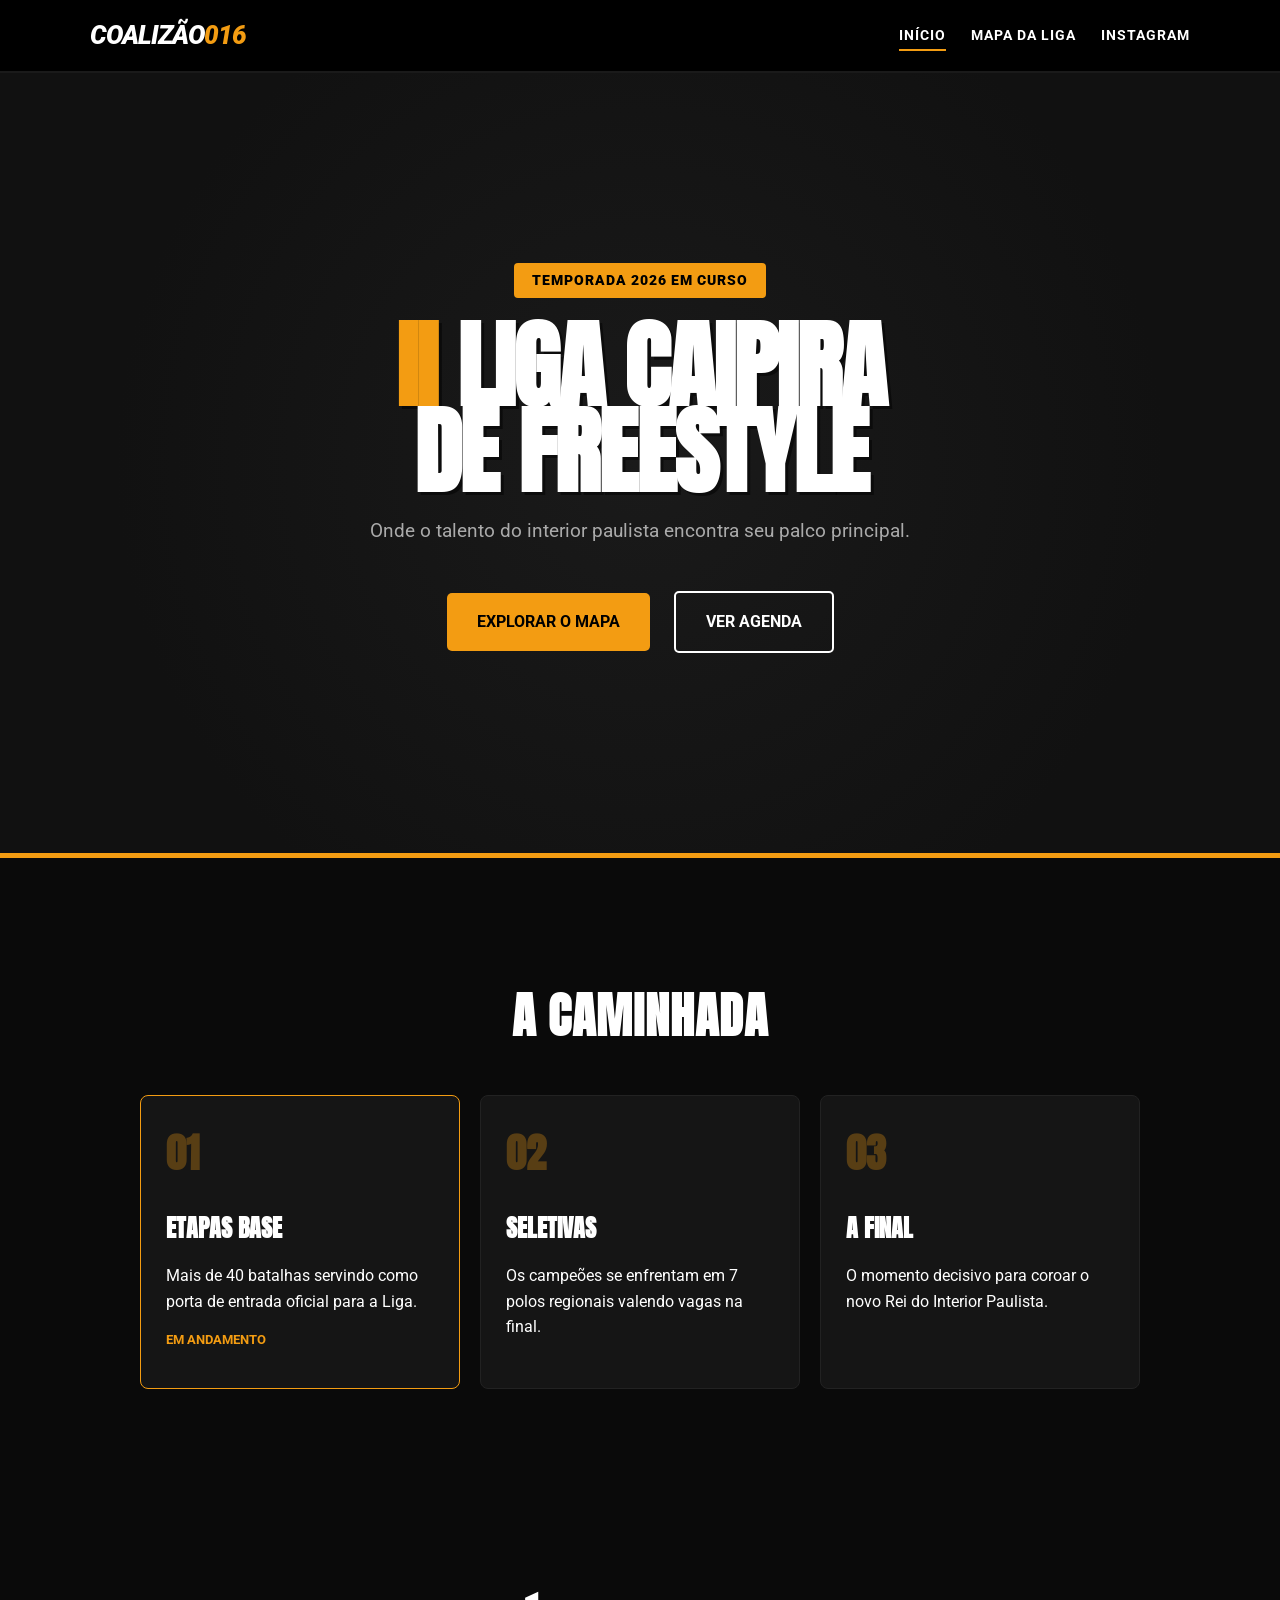
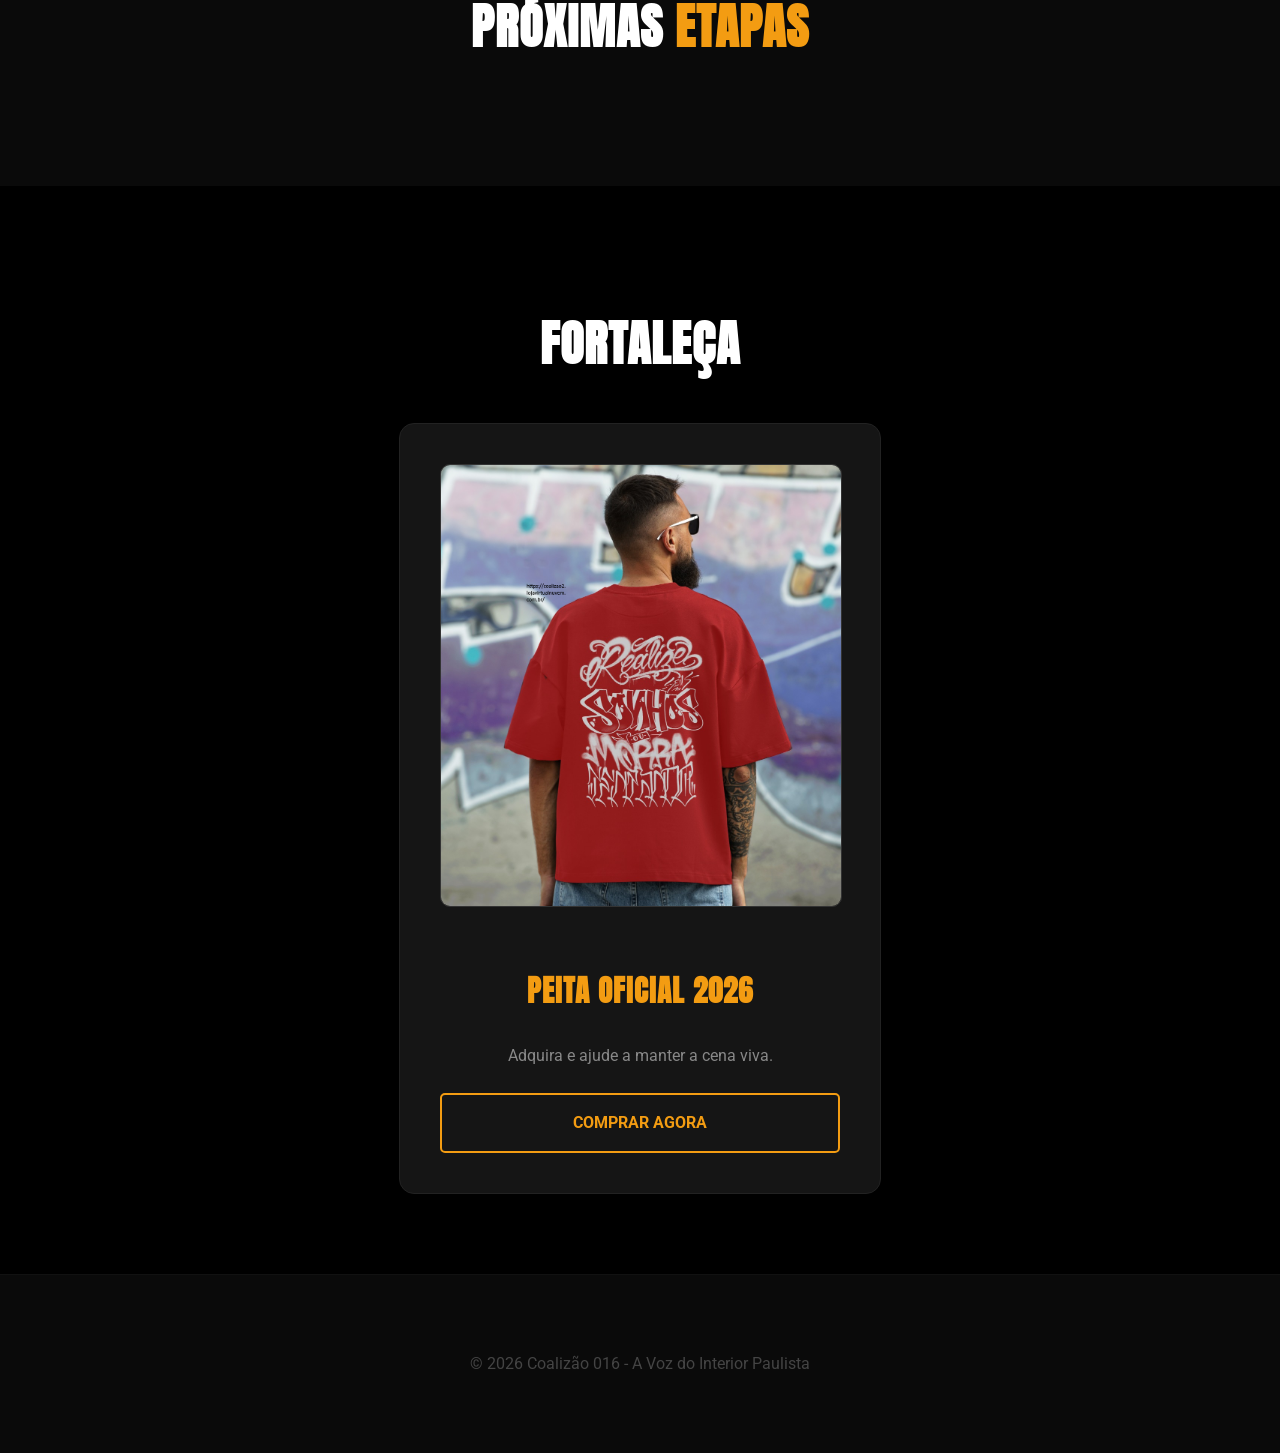
==== commit 501a8c79: "Update index.html" ====
--- a/index.html
+++ b/index.html
@@ -11,7 +11,7 @@
     
     <style>
         :root {
-            --cor-primaria: #f39c12; /* Laranja Coalizão */
+            --cor-primaria: #f39c12; 
             --cor-secundaria: #e74c3c;
             --bg-dark: #0a0a0a; 
             --bg-nav: #000000; 
@@ -85,22 +85,6 @@
 
         .nav-link:hover::after, .nav-link.active::after { width: 100%; }
         .nav-link:hover { color: var(--cor-primaria) !important; }
-
-        .dropdown { position: relative; }
-        .dropdown-content {
-            display: none;
-            position: absolute;
-            background: #151515;
-            min-width: 180px;
-            top: 100%; right: 0;
-            border-radius: 4px;
-            border: 1px solid #222;
-            padding: 10px 0;
-            box-shadow: 0 10px 20px rgba(0,0,0,0.5);
-        }
-        .dropdown-content a { padding: 10px 20px; display: block; color: #fff; text-decoration: none; font-size: 0.9rem; }
-        .dropdown-content a:hover { background: #222; color: var(--cor-primaria); }
-        .dropdown:hover .dropdown-content { display: block; }
 
         .hamburger { display: none; cursor: pointer; }
         .bar { width: 25px; height: 3px; background-color: #fff; margin: 5px 0; transition: 0.4s; }
@@ -118,7 +102,6 @@
                 border-left: 1px solid #222;
             }
             .nav-links.active { right: 0; }
-            .dropdown-content { position: static; background: transparent; display: block; text-align: center; border: none; box-shadow: none; }
         }
 
         /* --- HERO --- */
@@ -178,6 +161,8 @@
             margin: 10px;
             transition: 0.3s;
             text-transform: uppercase;
+            cursor: pointer;
+            border: none;
         }
         .cta-button:hover { transform: scale(1.05); background-color: #fff; }
 
@@ -198,7 +183,7 @@
         /* --- AGENDA --- */
         .agenda-section { background: var(--bg-dark); padding: 80px 20px; }
         .agenda-max { max-width: 950px; margin: 0 auto; }
-        .titulo-secao { text-align: center; font-family: var(--fonte-titulo); font-size: 3rem; margin-bottom: 40px; text-transform: uppercase; }
+        .titulo-secao { text-align: center; font-family: var(--fonte-titulo); font-size: 3rem; margin-bottom: 40px; text-transform: uppercase; letter-spacing: 1px;}
         
         .evento-item {
             background: var(--bg-card);
@@ -213,7 +198,23 @@
         }
         .evento-item:hover { background: #1a1a1a; transform: translateX(5px); }
 
-        .evento-info h3 { font-family: var(--fonte-titulo); font-size: 1.6rem; text-transform: uppercase; margin: 5px 0; color: #fff; }
+        .evento-info h3 { 
+            font-family: var(--fonte-titulo); 
+            font-size: 1.5rem; 
+            text-transform: uppercase; 
+            margin: 5px 0; 
+            color: #fff; 
+            letter-spacing: 1px;
+        }
+
+        .evento-action p {
+            margin: 0; 
+            font-weight: 700; 
+            font-size: 1.1rem; 
+            color: #fff; 
+            font-family: var(--fonte-titulo);
+            letter-spacing: 0.5px;
+        }
 
         /* --- LOJA --- */
         .loja-container { padding: 80px 20px; background: #000; text-align: center; }
@@ -228,6 +229,7 @@
 
         @media (max-width: 768px) {
             .evento-item { flex-direction: column; text-align: center; gap: 20px; }
+            .evento-info, .evento-action { text-align: center !important; }
             .titulo-secao { font-size: 2.2rem; }
         }
     </style>
@@ -245,15 +247,7 @@
             <div class="nav-links" id="nav-links-container">
                 <a href="index.html" class="nav-link active">Início</a>
                 <a href="mapaindex.html" class="nav-link">Mapa da Liga</a>
-                <a href="batalhas.html" class="nav-link">Batalhas</a>
-                <div class="dropdown">
-                    <span class="dropdown-label nav-link">Nossas Redes</span>
-                    <div class="dropdown-content">
-                        <a href="https://www.instagram.com/coalizao016/" target="_blank">Instagram</a>
-                        <a href="https://www.tiktok.com/@coalizao016?" target="_blank">TikTok</a>
-                        <a href="https://www.youtube.com/@Coaliz%C3%A3o016" target="_blank">YouTube</a>
-                    </div>
-                </div>
+                <a href="https://www.instagram.com/coalizao016/" target="_blank" class="nav-link">Instagram</a>
             </div>
         </div>
     </nav>
@@ -293,7 +287,9 @@
     <section id="proximas-etapas" class="agenda-section">
         <div class="agenda-max">
             <h2 class="titulo-secao">PRÓXIMAS <span style="color: var(--cor-primaria);">ETAPAS</span></h2>
-            <div id="lista-eventos" class="agenda-lista">
+            <div id="lista-eventos-home" class="agenda-lista">
+                </div>
+            <div id="container-botao-mais" style="text-align: center; margin-top: 40px;">
                 </div>
         </div>
     </section>
@@ -302,7 +298,7 @@
         <h2 class="titulo-secao">FORTALEÇA</h2>
         <div class="produto-card">
             <img src="img/coalipeita.png" alt="Peita Oficial" onerror="this.src='https://via.placeholder.com/400x400?text=COALIPEITA+2026'">
-            <h3 style="color: var(--cor-primaria); font-family: var(--fonte-titulo); font-size: 1.8rem;">PEITA OFICIAL 2026</h3>
+            <h3 style="color: var(--cor-primaria); font-family: var(--fonte-titulo); font-size: 1.8rem; letter-spacing: 1px;">PEITA OFICIAL 2026</h3>
             <p style="margin-bottom: 25px; color: #888;">Adquira e ajude a manter a cena viva.</p>
             <a href="https://coalizao2.lojavirtualnuvem.com.br/" target="_blank" class="btn-nuvemshop">COMPRAR AGORA</a>
         </div>
@@ -317,38 +313,81 @@
         // Menu Mobile
         const menuBtn = document.getElementById('mobile-menu-btn');
         const navLinks = document.getElementById('nav-links-container');
-        menuBtn.addEventListener('click', () => navLinks.classList.toggle('active'));
-
-        // Renderizar Agenda do agenda.js
+        if(menuBtn) menuBtn.addEventListener('click', () => navLinks.classList.toggle('active'));
+
+        // Configuração da Agenda
+        let mostrarTodos = false;
+
+        function criarCardEvento(evento) {
+            const dataPartes = evento.data.split('-');
+            const dataExibicao = `${dataPartes[2]}/${dataPartes[1]}`;
+            return `
+                <div class="evento-item">
+                    <div class="evento-info" style="text-align: left;">
+                        <span class="evento-data" style="color: var(--cor-primaria); font-weight: 900; font-size: 0.85rem;">
+                            ${dataExibicao} | ${evento.diaSemana.toUpperCase()} | ${evento.horario}
+                        </span>
+                        <h3>${evento.nomeBatalha}</h3>
+                        <p style="margin: 5px 0; color: #888; font-size: 0.85rem;">${evento.status}</p>
+                    </div>
+                    <div class="evento-action" style="text-align: right;">
+                        <p>📍 ${evento.cidade.toUpperCase()}</p>
+                        <a href="${evento.linkInstagram}" target="_blank" style="color: #fff; font-size: 0.7rem; text-decoration: none; font-weight: bold; border: 1px solid #444; padding: 8px 15px; border-radius: 4px; display: inline-block; margin-top: 10px; text-transform: uppercase; transition: 0.3s;">Instagram</a>
+                    </div>
+                </div>
+            `;
+        }
+
         function renderizarAgenda() {
-            const container = document.getElementById('lista-eventos');
+            const container = document.getElementById('lista-eventos-home');
+            const containerBotao = document.getElementById('container-botao-mais');
+            if (!container) return;
+
             if (typeof eventos !== 'undefined' && eventos.length > 0) {
-                container.innerHTML = eventos.map(evento => {
-                    // Formata a data AAAA-MM-DD para DD/MM
-                    const dataPartes = evento.data.split('-');
-                    const dataExibicao = dataPartes.length === 3 ? `${dataPartes[2]}/${dataPartes[1]}` : evento.data;
-
-                    return `
-                        <div class="evento-item">
-                            <div class="evento-info" style="text-align: left;">
-                                <span class="evento-data" style="color: var(--cor-primaria); font-weight: 900; font-size: 0.9rem;">
-                                    ${dataExibicao} | ${evento.diaSemana.toUpperCase()} | ${evento.horario}
-                                </span>
-                                <h3>${evento.nomeBatalha}</h3>
-                                <p style="margin: 5px 0; color: #888; font-size: 0.9rem;">${evento.status}</p>
-                            </div>
-                            <div style="text-align: right;" class="evento-action">
-                                <p style="margin: 0; font-weight: 900; font-size: 1.2rem; color: #fff; font-family: var(--fonte-titulo);">📍 ${evento.cidade.toUpperCase()}</p>
-                                <a href="${evento.linkInstagram}" target="_blank" style="color: #fff; font-size: 0.7rem; text-decoration: none; font-weight: bold; border: 1px solid #444; padding: 8px 15px; border-radius: 4px; display: inline-block; margin-top: 10px; text-transform: uppercase; transition: 0.3s;">Instagram</a>
-                            </div>
-                        </div>
+                const hoje = new Date();
+                hoje.setHours(0, 0, 0, 0);
+
+                // Filtrar batalhas futuras ou de hoje
+                const proximas = eventos
+                    .filter(ev => new Date(ev.data + "T00:00:00") >= hoje)
+                    .sort((a, b) => new Date(a.data) - new Date(b.data));
+
+                // Lógica de exibição (6 ou todas)
+                const exibidos = mostrarTodos ? proximas : proximas.slice(0, 6);
+
+                container.innerHTML = exibidos.map(criarCardEvento).join('');
+
+                // Gerenciar o Botão
+                if (proximas.length > 6 && !mostrarTodos) {
+                    containerBotao.innerHTML = `
+                        <button onclick="expandirAgenda()" class="cta-button" style="background: transparent; border: 2px solid var(--cor-primaria); color: var(--cor-primaria);">
+                            VER AGENDA COMPLETA (${proximas.length})
+                        </button>
                     `;
-                }).join('');
-            } else {
-                container.innerHTML = '<p style="text-align:center; color: #666;">Novas datas em breve.</p>';
+                } else if (mostrarTodos) {
+                    containerBotao.innerHTML = `
+                        <button onclick="contrairAgenda()" class="cta-button" style="background: transparent; border: 1px solid #444; color: #888; font-size: 0.8rem;">
+                            VER MENOS
+                        </button>
+                    `;
+                } else {
+                    containerBotao.innerHTML = '';
+                }
             }
         }
-        
+
+        function expandirAgenda() {
+            mostrarTodos = true;
+            renderizarAgenda();
+        }
+
+        function contrairAgenda() {
+            mostrarTodos = false;
+            renderizarAgenda();
+            // Volta para o topo da seção de agenda para o usuário não se perder
+            document.getElementById('proximas-etapas').scrollIntoView({ behavior: 'smooth' });
+        }
+
         document.addEventListener('DOMContentLoaded', renderizarAgenda);
     </script>
 </body>
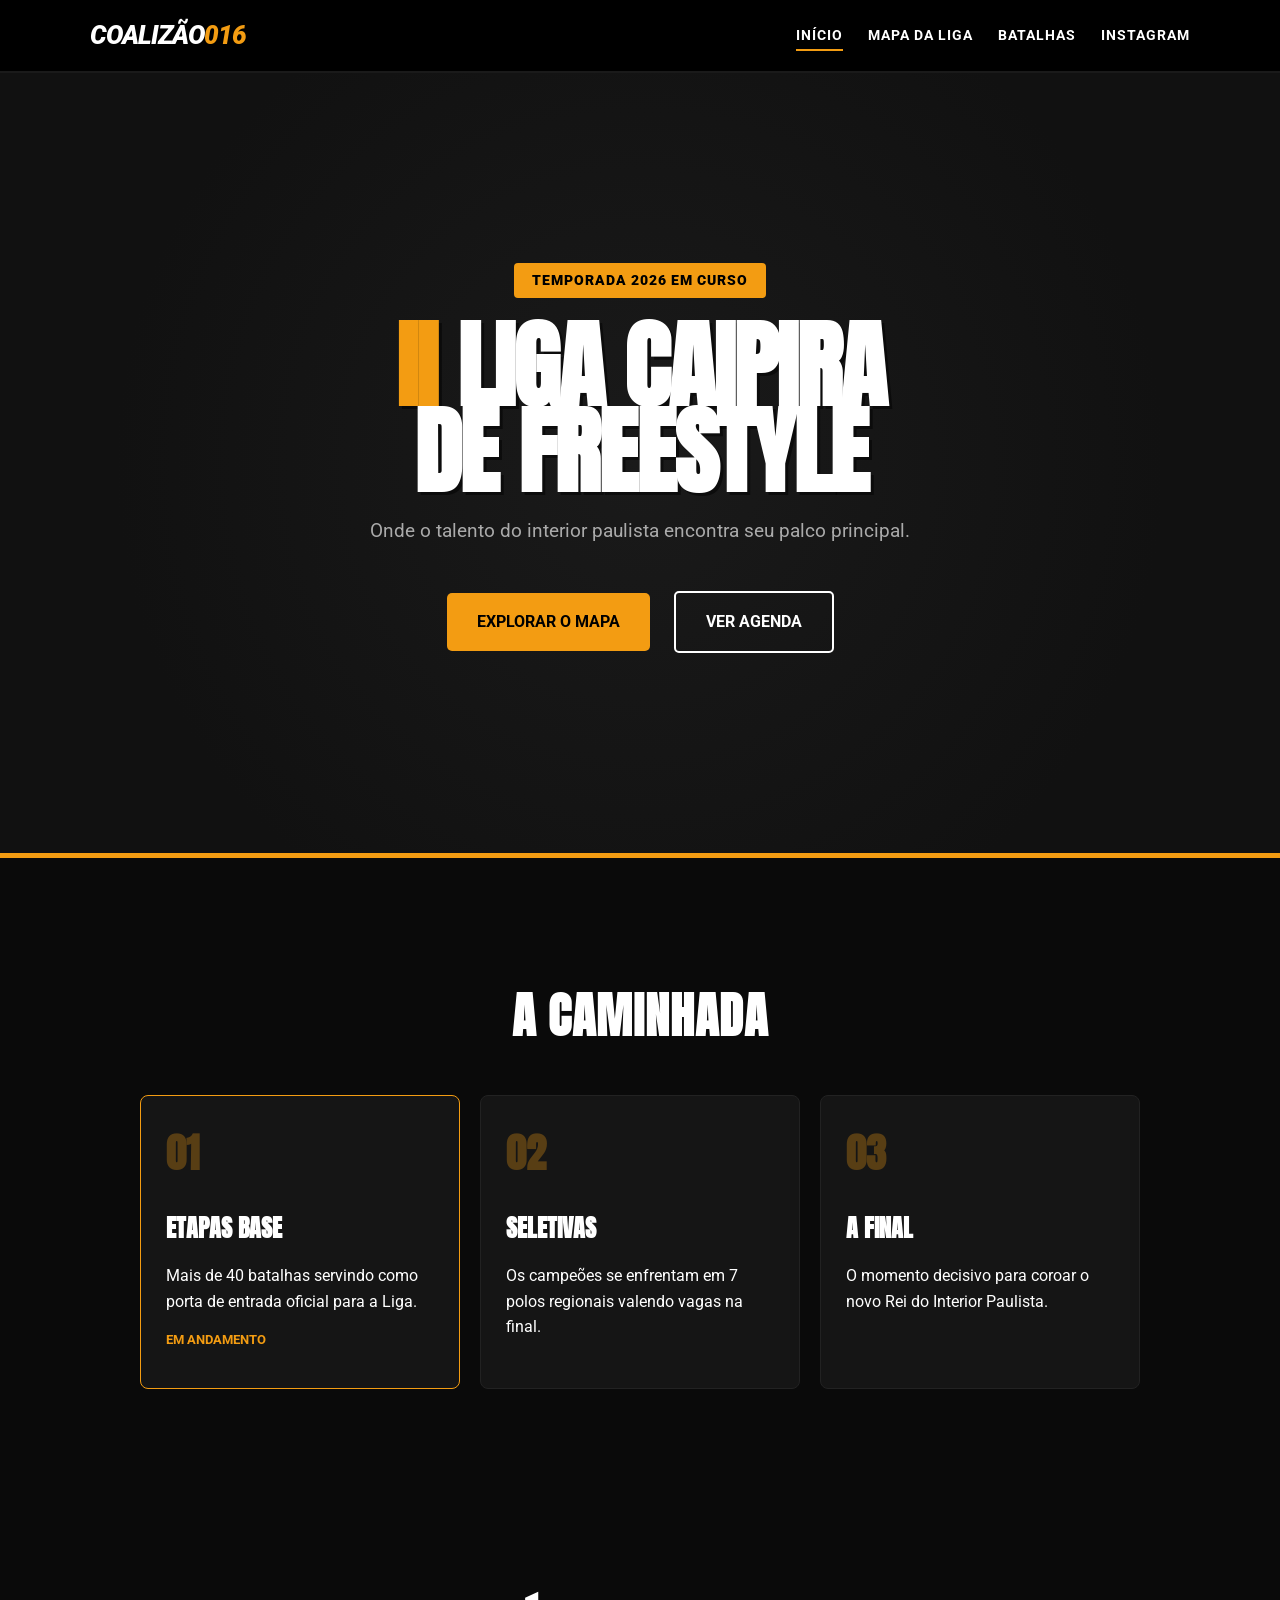
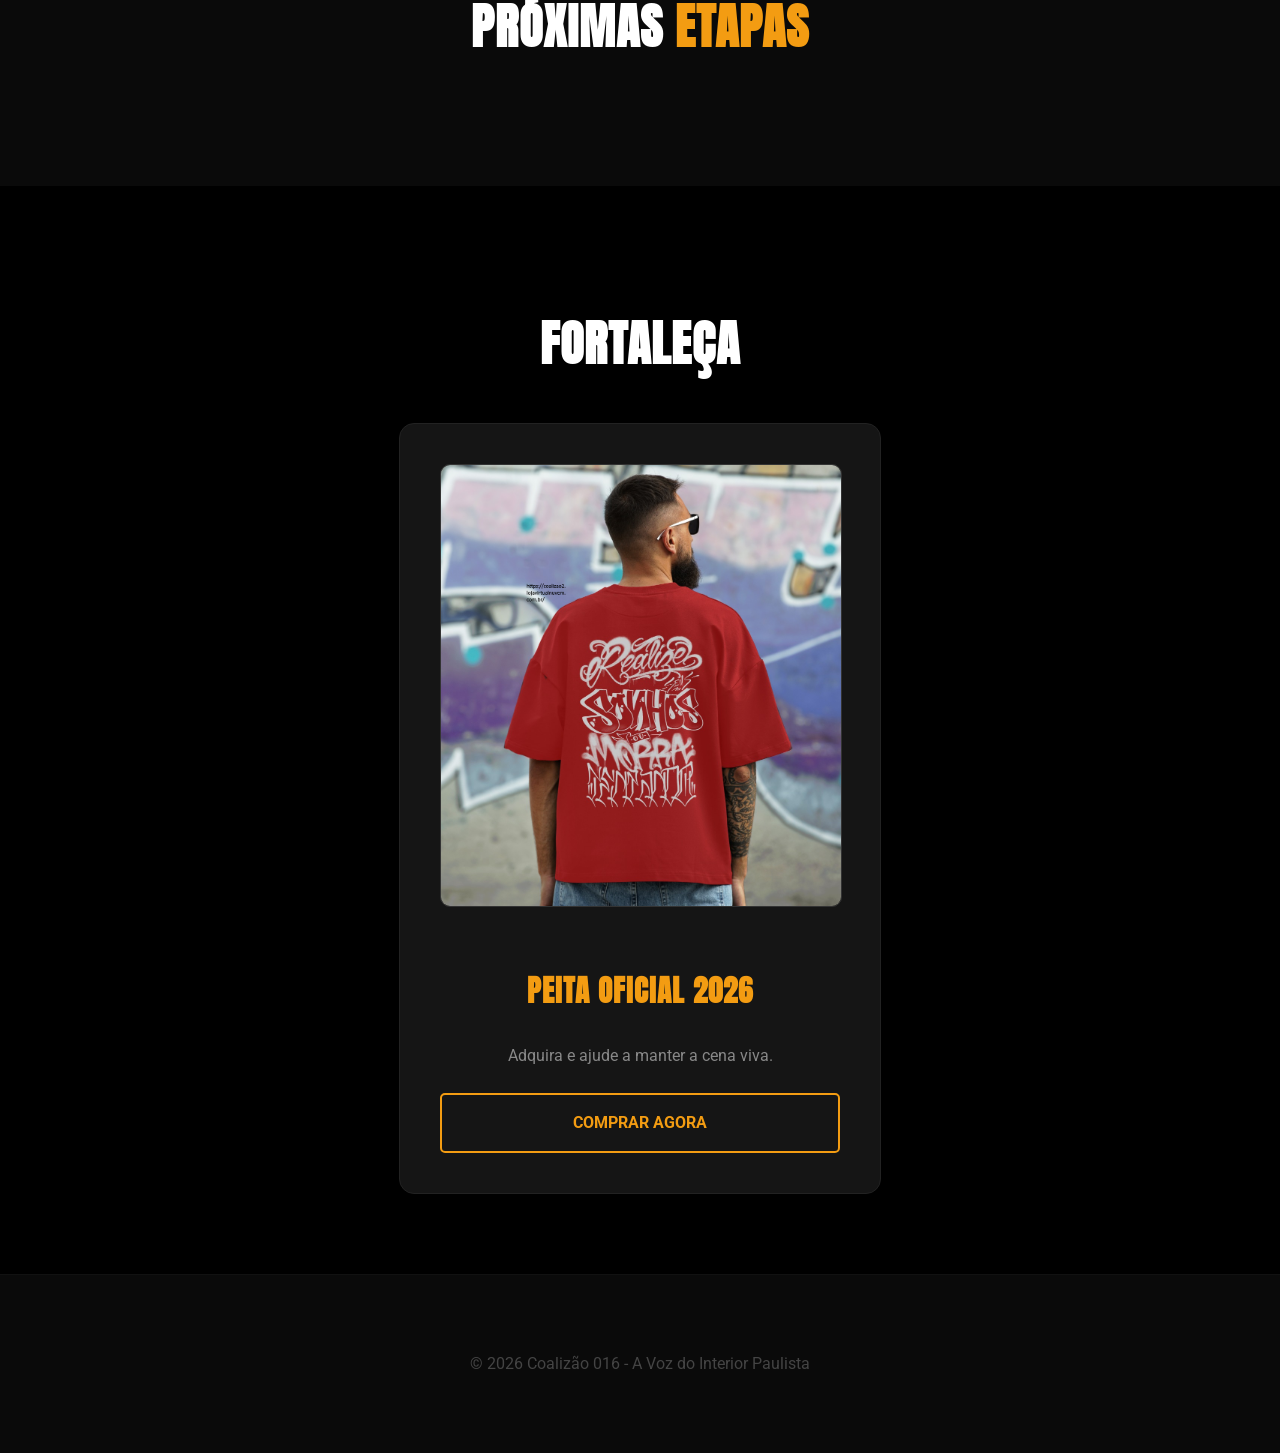
==== commit e1586f9e: "att" ====
--- a/index.html
+++ b/index.html
@@ -29,6 +29,7 @@
             color: var(--text-light); 
             line-height: 1.6;
             overflow-x: hidden;
+            scroll-behavior: smooth; /* Deixa o deslize para as seções suave */
         }
 
         /* --- MENU --- */
@@ -247,6 +248,7 @@
             <div class="nav-links" id="nav-links-container">
                 <a href="index.html" class="nav-link active">Início</a>
                 <a href="mapaindex.html" class="nav-link">Mapa da Liga</a>
+                <a href="#proximas-etapas" class="nav-link">Batalhas</a>
                 <a href="https://www.instagram.com/coalizao016/" target="_blank" class="nav-link">Instagram</a>
             </div>
         </div>
@@ -315,7 +317,7 @@
         const navLinks = document.getElementById('nav-links-container');
         if(menuBtn) menuBtn.addEventListener('click', () => navLinks.classList.toggle('active'));
 
-        // Configuração da Agenda
+        // Lógica da Agenda Expansível
         let mostrarTodos = false;
 
         function criarCardEvento(evento) {
@@ -347,17 +349,13 @@
                 const hoje = new Date();
                 hoje.setHours(0, 0, 0, 0);
 
-                // Filtrar batalhas futuras ou de hoje
                 const proximas = eventos
                     .filter(ev => new Date(ev.data + "T00:00:00") >= hoje)
                     .sort((a, b) => new Date(a.data) - new Date(b.data));
 
-                // Lógica de exibição (6 ou todas)
                 const exibidos = mostrarTodos ? proximas : proximas.slice(0, 6);
-
                 container.innerHTML = exibidos.map(criarCardEvento).join('');
 
-                // Gerenciar o Botão
                 if (proximas.length > 6 && !mostrarTodos) {
                     containerBotao.innerHTML = `
                         <button onclick="expandirAgenda()" class="cta-button" style="background: transparent; border: 2px solid var(--cor-primaria); color: var(--cor-primaria);">
@@ -384,7 +382,6 @@
         function contrairAgenda() {
             mostrarTodos = false;
             renderizarAgenda();
-            // Volta para o topo da seção de agenda para o usuário não se perder
             document.getElementById('proximas-etapas').scrollIntoView({ behavior: 'smooth' });
         }
 
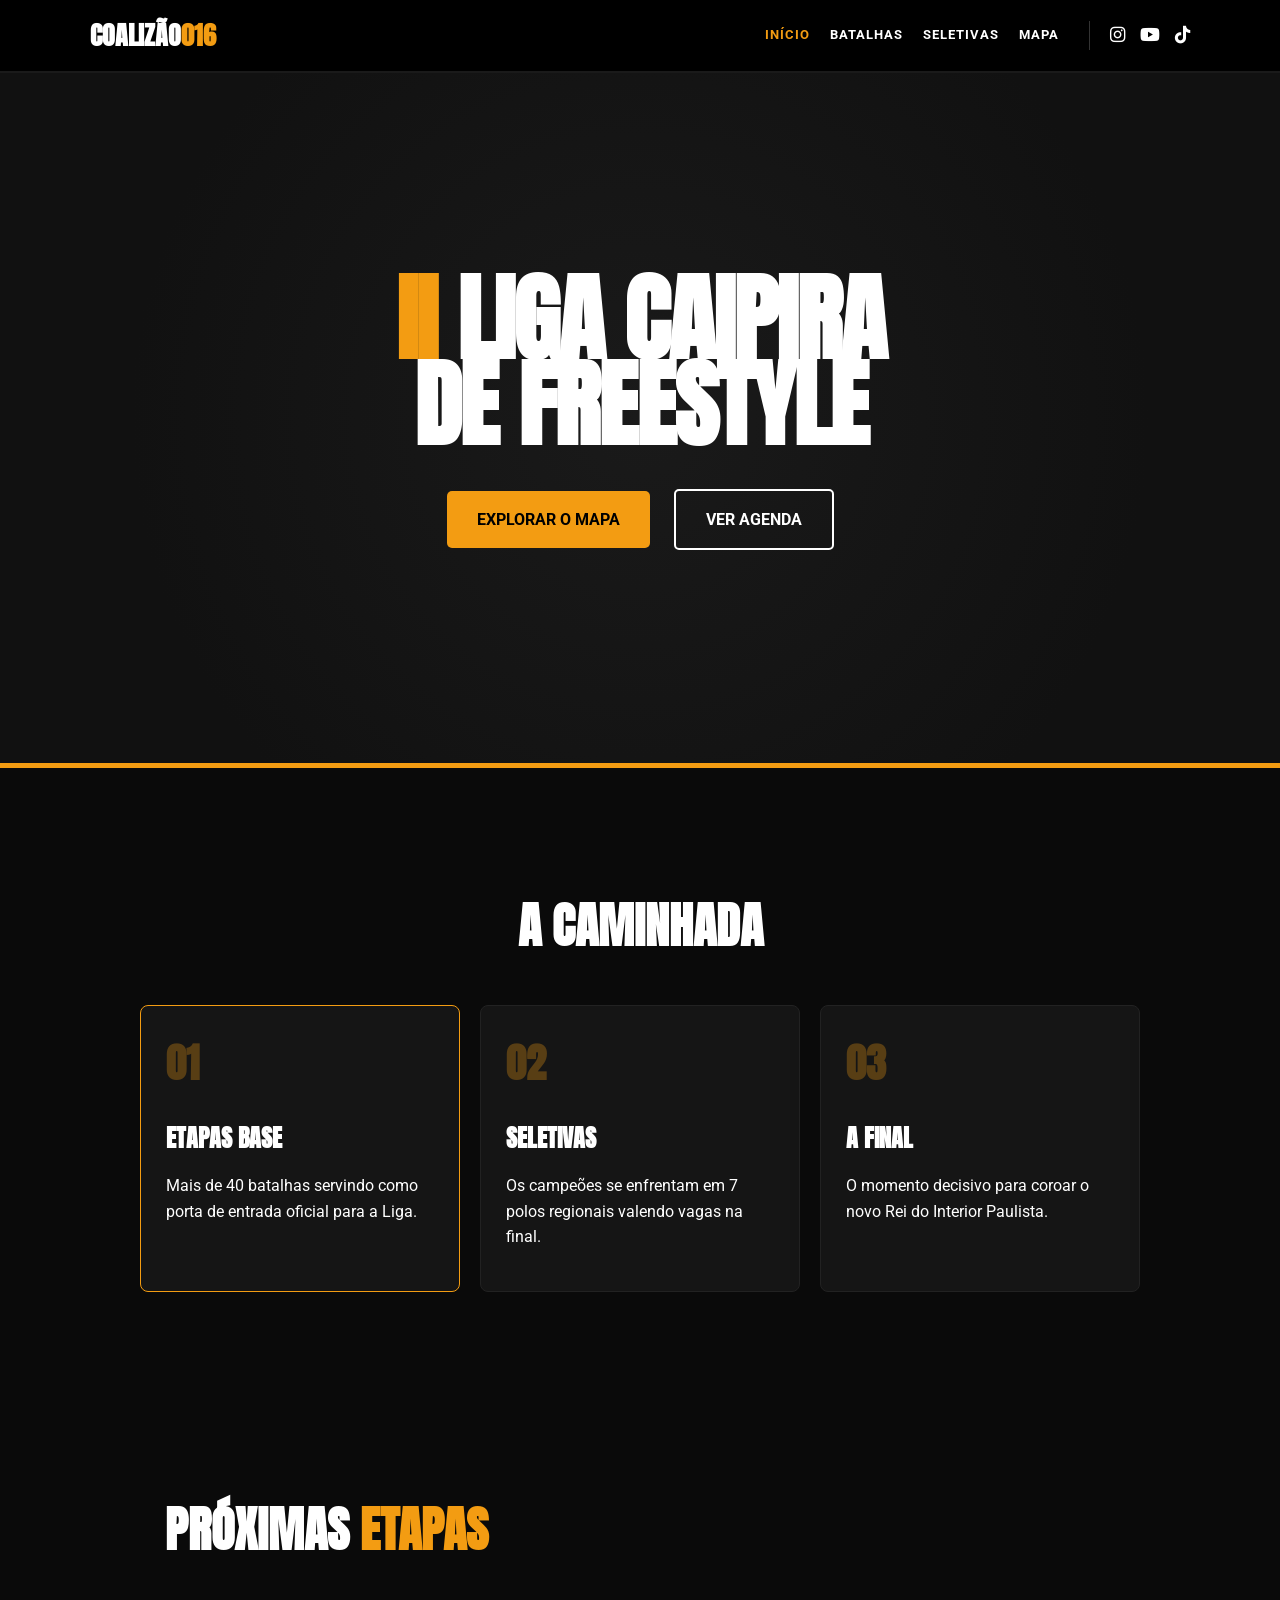
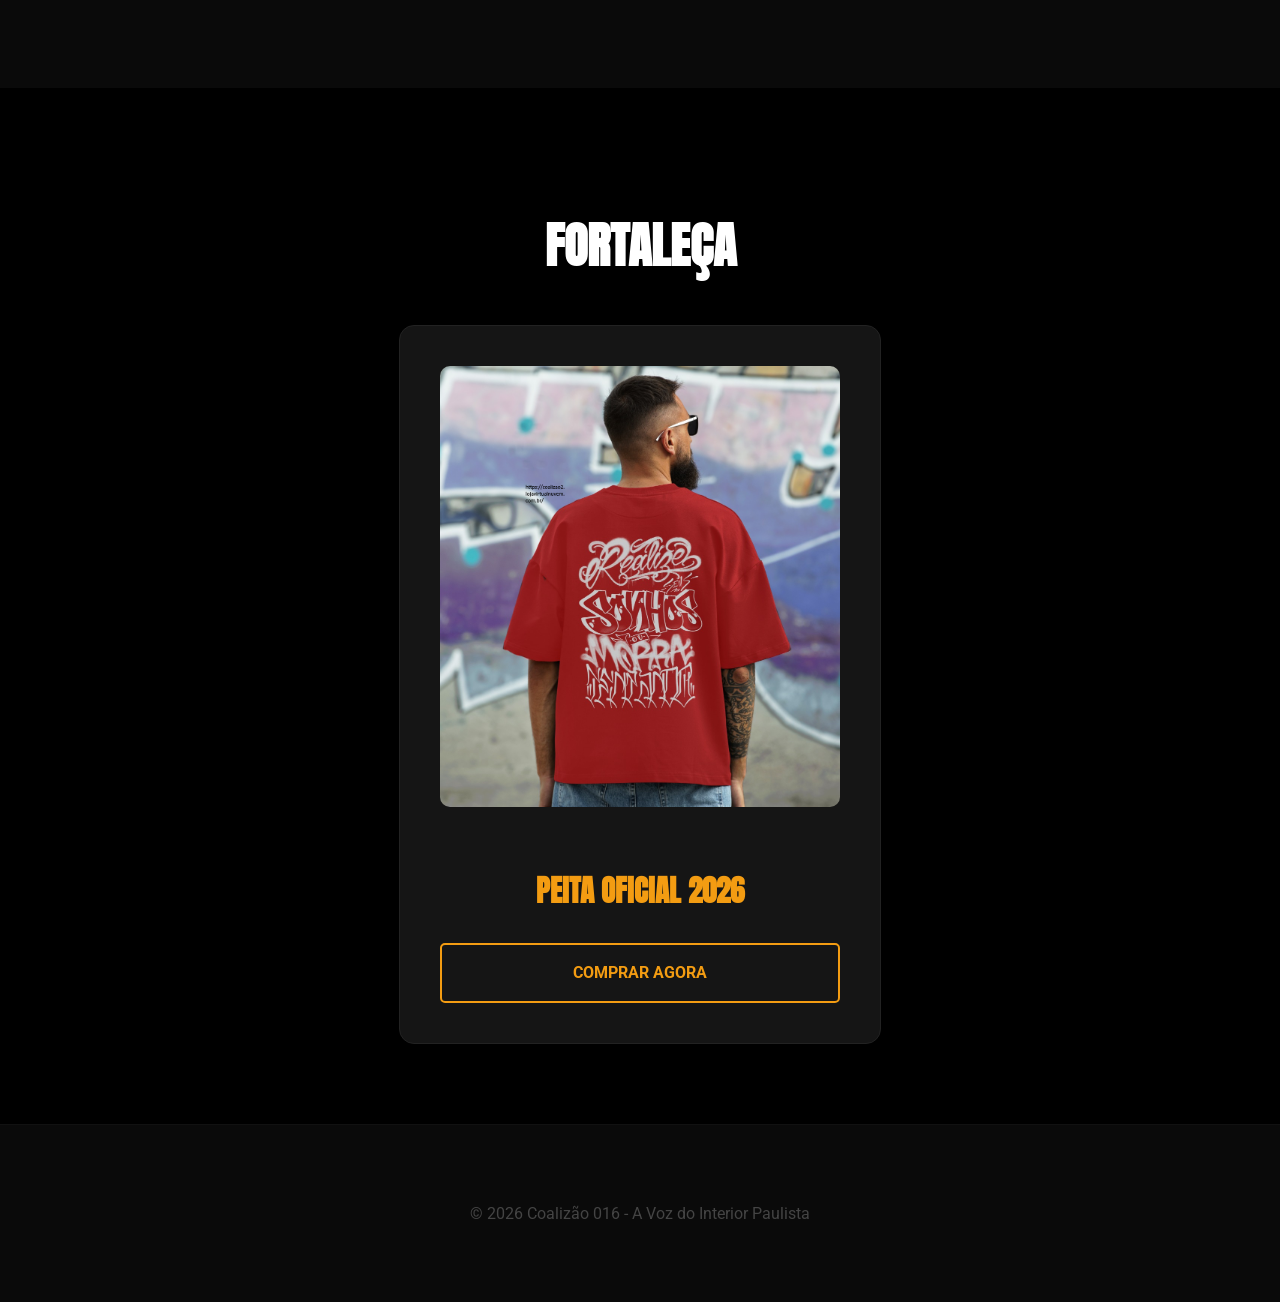
==== commit d2ebd7e1: "att" ====
--- a/index.html
+++ b/index.html
@@ -8,11 +8,11 @@
     <link rel="preconnect" href="https://fonts.googleapis.com">
     <link rel="preconnect" href="https://fonts.gstatic.com" crossorigin>
     <link href="https://fonts.googleapis.com/css2?family=Anton&family=Roboto:wght@300;400;700;900&display=swap" rel="stylesheet">
+    <link rel="stylesheet" href="https://cdnjs.cloudflare.com/ajax/libs/font-awesome/6.0.0/css/all.min.css">
     
     <style>
         :root {
             --cor-primaria: #f39c12; 
-            --cor-secundaria: #e74c3c;
             --bg-dark: #0a0a0a; 
             --bg-nav: #000000; 
             --bg-hero: #111111; 
@@ -29,209 +29,62 @@
             color: var(--text-light); 
             line-height: 1.6;
             overflow-x: hidden;
-            scroll-behavior: smooth; /* Deixa o deslize para as seções suave */
-        }
-
-        /* --- MENU --- */
-        nav { 
-            background: var(--bg-nav); 
-            padding: 15px 0; 
-            border-bottom: 2px solid #1a1a1a; 
-            position: sticky; 
-            top: 0; 
-            z-index: 2000; 
-        }
-
-        .nav-container {
-            max-width: 1100px;
-            margin: 0 auto;
-            display: flex;
-            justify-content: space-between;
-            align-items: center;
-            padding: 0 20px;
-        }
-
-        .nav-logo a {
-            font-size: 1.6rem;
-            font-weight: 900;
-            color: #fff;
-            text-decoration: none;
-            letter-spacing: -1px;
-            font-style: italic;
-            text-transform: uppercase;
-        }
-
+            scroll-behavior: smooth;
+        }
+
+        /* --- MENU PADRONIZADO --- */
+        nav { background: var(--bg-nav); padding: 15px 0; border-bottom: 2px solid #1a1a1a; position: sticky; top: 0; z-index: 2000; }
+        .nav-container { max-width: 1100px; margin: 0 auto; display: flex; justify-content: space-between; align-items: center; padding: 0 20px; }
+        .nav-logo a { font-size: 1.6rem; font-weight: 900; color: #fff; text-decoration: none; text-transform: uppercase; font-family: var(--fonte-titulo); }
         .nav-logo span { color: var(--cor-primaria); }
-
-        .nav-links { display: flex; gap: 25px; align-items: center; }
-
-        .nav-link {
-            color: #fff !important;
-            text-decoration: none;
-            font-weight: bold;
-            text-transform: uppercase;
-            font-size: 0.85rem !important;
-            letter-spacing: 1px;
-            transition: 0.3s;
-            position: relative;
-        }
-
-        .nav-link::after {
-            content: '';
-            position: absolute; width: 0; height: 2px;
-            bottom: -5px; left: 0;
-            background-color: var(--cor-primaria);
-            transition: 0.3s;
-        }
-
-        .nav-link:hover::after, .nav-link.active::after { width: 100%; }
-        .nav-link:hover { color: var(--cor-primaria) !important; }
-
-        .hamburger { display: none; cursor: pointer; }
-        .bar { width: 25px; height: 3px; background-color: #fff; margin: 5px 0; transition: 0.4s; }
-
-        @media (max-width: 850px) {
-            .hamburger { display: block; }
-            .nav-links {
-                position: fixed;
-                right: -100%; top: 65px;
-                width: 80%; height: 100vh;
-                background: #0f0f0f;
-                flex-direction: column;
-                padding-top: 50px;
-                transition: 0.4s; gap: 30px;
-                border-left: 1px solid #222;
-            }
-            .nav-links.active { right: 0; }
-        }
+        .nav-links { display: flex; gap: 20px; align-items: center; }
+        .nav-link { color: #fff !important; text-decoration: none; font-weight: bold; text-transform: uppercase; font-size: 0.8rem; letter-spacing: 1px; transition: 0.3s; }
+        .nav-link:hover, .nav-link.active { color: var(--cor-primaria) !important; }
+
+        .nav-social-group { display: flex; gap: 15px; margin-left: 10px; border-left: 1px solid #333; padding-left: 20px; }
+        .nav-social { color: #fff; font-size: 1.1rem; transition: 0.3s; }
+        .nav-social:hover { color: var(--cor-primaria); }
 
         /* --- HERO --- */
         .hero-inscricoes {
             background: radial-gradient(circle at center, #1a1a1a 0%, var(--bg-hero) 70%);
-            padding: 120px 20px;
-            text-align: center;
-            border-bottom: 5px solid var(--cor-primaria);
-            min-height: 60vh;
-            display: flex;
-            flex-direction: column;
-            justify-content: center;
-            align-items: center;
-        }
-
-        .badge-temporada {
-            background-color: var(--cor-primaria);
-            color: #000;
-            padding: 6px 18px;
-            font-weight: 900;
-            border-radius: 4px;
-            margin-bottom: 25px;
-            text-transform: uppercase;
-            font-size: 0.9rem;
-            letter-spacing: 1px;
-        }
-
-        .hero-inscricoes h1 { 
-            font-family: var(--fonte-titulo);
-            font-size: clamp(2.5rem, 10vw, 6rem); 
-            margin: 0 0 20px 0; 
-            color: #fff; 
-            line-height: 0.9; 
-            text-transform: uppercase;
-            letter-spacing: -2px;
-            text-shadow: 3px 3px 0px rgba(0,0,0,0.5);
-        }
-
+            padding: 120px 20px; text-align: center; border-bottom: 5px solid var(--cor-primaria);
+            min-height: 50vh; display: flex; flex-direction: column; justify-content: center; align-items: center;
+        }
+        .hero-inscricoes h1 { font-family: var(--fonte-titulo); font-size: clamp(3rem, 10vw, 6rem); margin: 0; line-height: 0.9; text-transform: uppercase; letter-spacing: -2px; }
         .hero-inscricoes h1 span { color: var(--cor-primaria); }
-        
-        .hero-subtitulo {
-            max-width: 700px; 
-            margin: 0 auto 35px; 
-            font-size: 1.2rem; 
-            color: #aaa; 
-        }
-
-        .cta-button {
-            display: inline-block;
-            background-color: var(--cor-primaria);
-            color: #000;
-            padding: 16px 30px;
-            font-size: 1rem;
-            font-weight: bold;
-            text-decoration: none;
-            border-radius: 5px;
-            margin: 10px;
-            transition: 0.3s;
-            text-transform: uppercase;
-            cursor: pointer;
-            border: none;
-        }
-        .cta-button:hover { transform: scale(1.05); background-color: #fff; }
+        .cta-button { display: inline-block; background-color: var(--cor-primaria); color: #000; padding: 16px 30px; font-weight: bold; text-decoration: none; border-radius: 5px; margin: 10px; transition: 0.3s; text-transform: uppercase; border: none; cursor: pointer; }
 
         /* --- JORNADA --- */
         .jornada-container { padding: 80px 20px; max-width: 1000px; margin: 0 auto; text-align: center; }
-        .jornada-grid { display: grid; grid-template-columns: repeat(auto-fit, minmax(250px, 1fr)); gap: 20px; margin-top: 40px; }
+        .titulo-secao { font-family: var(--fonte-titulo); font-size: 3rem; margin-bottom: 40px; text-transform: uppercase; }
+        .jornada-grid { display: grid; grid-template-columns: repeat(auto-fit, minmax(250px, 1fr)); gap: 20px; }
         .jornada-card { background: var(--bg-card); padding: 25px; border-radius: 8px; border: 1px solid #222; text-align: left; }
-        .jornada-card.foco-atual { border-color: var(--cor-primaria); animation: glowPulsante 2s infinite alternate; }
-
-        @keyframes glowPulsante {
-            0% { box-shadow: 0 0 5px rgba(243, 156, 18, 0.1); }
-            100% { box-shadow: 0 0 15px rgba(243, 156, 18, 0.3); }
-        }
-
+        .jornada-card.foco-atual { border-color: var(--cor-primaria); }
         .jornada-card span { color: var(--cor-primaria); font-size: 2.5rem; font-weight: 900; display: block; margin-bottom: 10px; opacity: 0.3; font-family: var(--fonte-titulo); }
-        .jornada-card h3 { font-family: var(--fonte-titulo); text-transform: uppercase; color: #fff; margin-bottom: 10px; font-size: 1.5rem; }
+        .jornada-card h3 { font-family: var(--fonte-titulo); text-transform: uppercase; font-size: 1.5rem; margin-bottom: 10px; }
 
         /* --- AGENDA --- */
         .agenda-section { background: var(--bg-dark); padding: 80px 20px; }
         .agenda-max { max-width: 950px; margin: 0 auto; }
-        .titulo-secao { text-align: center; font-family: var(--fonte-titulo); font-size: 3rem; margin-bottom: 40px; text-transform: uppercase; letter-spacing: 1px;}
-        
         .evento-item {
-            background: var(--bg-card);
-            margin-bottom: 15px;
-            padding: 25px;
-            border-left: 5px solid var(--cor-primaria);
-            display: flex;
-            justify-content: space-between;
-            align-items: center;
-            border-radius: 0 8px 8px 0;
-            transition: 0.3s;
-        }
-        .evento-item:hover { background: #1a1a1a; transform: translateX(5px); }
-
-        .evento-info h3 { 
-            font-family: var(--fonte-titulo); 
-            font-size: 1.5rem; 
-            text-transform: uppercase; 
-            margin: 5px 0; 
-            color: #fff; 
-            letter-spacing: 1px;
-        }
-
-        .evento-action p {
-            margin: 0; 
-            font-weight: 700; 
-            font-size: 1.1rem; 
-            color: #fff; 
-            font-family: var(--fonte-titulo);
-            letter-spacing: 0.5px;
-        }
+            background: var(--bg-card); margin-bottom: 15px; padding: 25px;
+            border-left: 5px solid var(--cor-primaria); display: flex;
+            justify-content: space-between; align-items: center; border-radius: 0 8px 8px 0;
+        }
+        .evento-info h3 { font-family: var(--fonte-titulo); font-size: 2.2rem; text-transform: uppercase; color: #fff; margin: 5px 0; line-height: 1; letter-spacing: 1px; }
+        .evento-data-tag { color: var(--cor-primaria); font-weight: 900; font-size: 0.85rem; text-transform: uppercase; }
+        .evento-cidade-tag { font-family: var(--fonte-titulo); font-size: 1.2rem; color: #fff; text-transform: uppercase; }
 
         /* --- LOJA --- */
         .loja-container { padding: 80px 20px; background: #000; text-align: center; }
         .produto-card { background: var(--bg-card); padding: 40px; border-radius: 15px; max-width: 400px; margin: 40px auto 0; border: 1px solid #222; }
-        .produto-card img { width: 100%; border-radius: 10px; margin-bottom: 25px; border: 1px solid #333; }
-        .btn-nuvemshop { 
-            background: transparent; color: var(--cor-primaria); padding: 15px 25px; 
-            text-decoration: none; display: block; border-radius: 5px; font-weight: bold; 
-            border: 2px solid var(--cor-primaria); transition: 0.3s; text-transform: uppercase;
-        }
+        .produto-card img { width: 100%; border-radius: 10px; margin-bottom: 25px; }
+        .btn-nuvemshop { background: transparent; color: var(--cor-primaria); padding: 15px 25px; text-decoration: none; display: block; border-radius: 5px; font-weight: bold; border: 2px solid var(--cor-primaria); transition: 0.3s; text-transform: uppercase; }
         .btn-nuvemshop:hover { background: var(--cor-primaria); color: #000; }
 
         @media (max-width: 768px) {
             .evento-item { flex-direction: column; text-align: center; gap: 20px; }
-            .evento-info, .evento-action { text-align: center !important; }
-            .titulo-secao { font-size: 2.2rem; }
         }
     </style>
 </head>
@@ -239,28 +92,26 @@
 
     <nav>
         <div class="nav-container">
-            <div class="nav-logo">
-                <a href="index.html">COALIZÃO<span>016</span></a>
-            </div>
-            <div class="hamburger" id="mobile-menu-btn">
-                <div class="bar"></div><div class="bar"></div><div class="bar"></div>
-            </div>
-            <div class="nav-links" id="nav-links-container">
+            <div class="nav-logo"><a href="index.html">COALIZÃO<span>016</span></a></div>
+            <div class="nav-links">
                 <a href="index.html" class="nav-link active">Início</a>
-                <a href="mapaindex.html" class="nav-link">Mapa da Liga</a>
-                <a href="#proximas-etapas" class="nav-link">Batalhas</a>
-                <a href="https://www.instagram.com/coalizao016/" target="_blank" class="nav-link">Instagram</a>
+                <a href="batalhas.html" class="nav-link">Batalhas</a>
+                <a href="seletivas.html" class="nav-link">Seletivas</a>
+                <a href="mapaindex.html" class="nav-link">Mapa</a>
+                <div class="nav-social-group">
+                    <a href="https://instagram.com/coalizao016" target="_blank" class="nav-social"><i class="fab fa-instagram"></i></a>
+                    <a href="https://youtube.com/@Coalizao016" target="_blank" class="nav-social"><i class="fab fa-youtube"></i></a>
+                    <a href="https://tiktok.com/@Coalizao016" target="_blank" class="nav-social"><i class="fab fa-tiktok"></i></a>
+                </div>
             </div>
         </div>
     </nav>
 
     <header class="hero-inscricoes">
-        <div class="badge-temporada">Temporada 2026 em Curso</div>
         <h1><span>II</span> LIGA CAIPIRA<br>DE FREESTYLE</h1>
-        <p class="hero-subtitulo">Onde o talento do interior paulista encontra seu palco principal.</p>
-        <div class="botoes-hero">
+        <div style="margin-top: 30px;">
             <a href="mapaindex.html" class="cta-button">EXPLORAR O MAPA</a>
-            <a href="#proximas-etapas" class="cta-button" style="background: transparent; border: 2px solid #fff; color: #fff;">VER AGENDA</a>
+            <a href="batalhas.html" class="cta-button" style="background: transparent; border: 2px solid #fff; color: #fff;">VER AGENDA</a>
         </div>
     </header>
 
@@ -271,7 +122,6 @@
                 <span>01</span>
                 <h3>Etapas Base</h3>
                 <p>Mais de 40 batalhas servindo como porta de entrada oficial para a Liga.</p>
-                <p style="font-weight: bold; color: var(--cor-primaria); font-size: 0.8rem; margin-top: 10px; text-transform: uppercase;">Em andamento</p>
             </div>
             <div class="jornada-card">
                 <span>02</span>
@@ -289,10 +139,8 @@
     <section id="proximas-etapas" class="agenda-section">
         <div class="agenda-max">
             <h2 class="titulo-secao">PRÓXIMAS <span style="color: var(--cor-primaria);">ETAPAS</span></h2>
-            <div id="lista-eventos-home" class="agenda-lista">
-                </div>
-            <div id="container-botao-mais" style="text-align: center; margin-top: 40px;">
-                </div>
+            <div id="lista-eventos-home"></div>
+            <div id="container-botao-mais" style="text-align: center; margin-top: 40px;"></div>
         </div>
     </section>
 
@@ -300,8 +148,7 @@
         <h2 class="titulo-secao">FORTALEÇA</h2>
         <div class="produto-card">
             <img src="img/coalipeita.png" alt="Peita Oficial" onerror="this.src='https://via.placeholder.com/400x400?text=COALIPEITA+2026'">
-            <h3 style="color: var(--cor-primaria); font-family: var(--fonte-titulo); font-size: 1.8rem; letter-spacing: 1px;">PEITA OFICIAL 2026</h3>
-            <p style="margin-bottom: 25px; color: #888;">Adquira e ajude a manter a cena viva.</p>
+            <h3 style="color: var(--cor-primaria); font-family: var(--fonte-titulo); font-size: 1.8rem;">PEITA OFICIAL 2026</h3>
             <a href="https://coalizao2.lojavirtualnuvem.com.br/" target="_blank" class="btn-nuvemshop">COMPRAR AGORA</a>
         </div>
     </section>
@@ -312,12 +159,6 @@
 
     <script src="agenda.js"></script>
     <script>
-        // Menu Mobile
-        const menuBtn = document.getElementById('mobile-menu-btn');
-        const navLinks = document.getElementById('nav-links-container');
-        if(menuBtn) menuBtn.addEventListener('click', () => navLinks.classList.toggle('active'));
-
-        // Lógica da Agenda Expansível
         let mostrarTodos = false;
 
         function criarCardEvento(evento) {
@@ -326,63 +167,40 @@
             return `
                 <div class="evento-item">
                     <div class="evento-info" style="text-align: left;">
-                        <span class="evento-data" style="color: var(--cor-primaria); font-weight: 900; font-size: 0.85rem;">
-                            ${dataExibicao} | ${evento.diaSemana.toUpperCase()} | ${evento.horario}
-                        </span>
+                        <span class="evento-data-tag">${dataExibicao} | ${evento.diaSemana.toUpperCase()} | ${evento.horario}</span>
                         <h3>${evento.nomeBatalha}</h3>
-                        <p style="margin: 5px 0; color: #888; font-size: 0.85rem;">${evento.status}</p>
+                        <p style="margin:0; color:#888; font-size:0.8rem; font-weight:bold; text-transform: uppercase;">${evento.status}</p>
                     </div>
                     <div class="evento-action" style="text-align: right;">
-                        <p>📍 ${evento.cidade.toUpperCase()}</p>
-                        <a href="${evento.linkInstagram}" target="_blank" style="color: #fff; font-size: 0.7rem; text-decoration: none; font-weight: bold; border: 1px solid #444; padding: 8px 15px; border-radius: 4px; display: inline-block; margin-top: 10px; text-transform: uppercase; transition: 0.3s;">Instagram</a>
+                        <span class="evento-cidade-tag">📍 ${evento.cidade.toUpperCase()}</span><br>
+                        <a href="${evento.linkInstagram}" target="_blank" style="color:#fff; text-decoration:none; border:1px solid #444; padding:8px 15px; border-radius:4px; font-size:0.7rem; font-weight:900; display:inline-block; margin-top:10px; text-transform:uppercase;">Instagram</a>
                     </div>
-                </div>
-            `;
+                </div>`;
         }
 
         function renderizarAgenda() {
             const container = document.getElementById('lista-eventos-home');
             const containerBotao = document.getElementById('container-botao-mais');
-            if (!container) return;
-
-            if (typeof eventos !== 'undefined' && eventos.length > 0) {
-                const hoje = new Date();
-                hoje.setHours(0, 0, 0, 0);
-
-                const proximas = eventos
-                    .filter(ev => new Date(ev.data + "T00:00:00") >= hoje)
-                    .sort((a, b) => new Date(a.data) - new Date(b.data));
-
-                const exibidos = mostrarTodos ? proximas : proximas.slice(0, 6);
-                container.innerHTML = exibidos.map(criarCardEvento).join('');
-
-                if (proximas.length > 6 && !mostrarTodos) {
-                    containerBotao.innerHTML = `
-                        <button onclick="expandirAgenda()" class="cta-button" style="background: transparent; border: 2px solid var(--cor-primaria); color: var(--cor-primaria);">
-                            VER AGENDA COMPLETA (${proximas.length})
-                        </button>
-                    `;
-                } else if (mostrarTodos) {
-                    containerBotao.innerHTML = `
-                        <button onclick="contrairAgenda()" class="cta-button" style="background: transparent; border: 1px solid #444; color: #888; font-size: 0.8rem;">
-                            VER MENOS
-                        </button>
-                    `;
-                } else {
-                    containerBotao.innerHTML = '';
-                }
+            if (!container || typeof eventos === 'undefined') return;
+
+            const hoje = new Date(); hoje.setHours(0, 0, 0, 0);
+            const proximas = eventos.filter(ev => new Date(ev.data + "T00:00:00") >= hoje).sort((a, b) => new Date(a.data) - new Date(b.data));
+
+            const exibidos = mostrarTodos ? proximas : proximas.slice(0, 6);
+            container.innerHTML = exibidos.map(criarCardEvento).join('');
+
+            if (proximas.length > 6) {
+                containerBotao.innerHTML = !mostrarTodos 
+                    ? `<button onclick="expandirAgenda()" class="cta-button" style="background: transparent; border: 2px solid var(--cor-primaria); color: var(--cor-primaria);">VER AGENDA COMPLETA (${proximas.length})</button>`
+                    : `<button onclick="contrairAgenda()" class="cta-button" style="background: transparent; border: 1px solid #444; color: #666; font-size: 0.8rem;">VER MENOS</button>`;
             }
         }
 
-        function expandirAgenda() {
-            mostrarTodos = true;
-            renderizarAgenda();
-        }
-
-        function contrairAgenda() {
-            mostrarTodos = false;
-            renderizarAgenda();
-            document.getElementById('proximas-etapas').scrollIntoView({ behavior: 'smooth' });
+        function expandirAgenda() { mostrarTodos = true; renderizarAgenda(); }
+        function contrairAgenda() { 
+            mostrarTodos = false; 
+            renderizarAgenda(); 
+            document.getElementById('proximas-etapas').scrollIntoView({ behavior: 'smooth' }); 
         }
 
         document.addEventListener('DOMContentLoaded', renderizarAgenda);
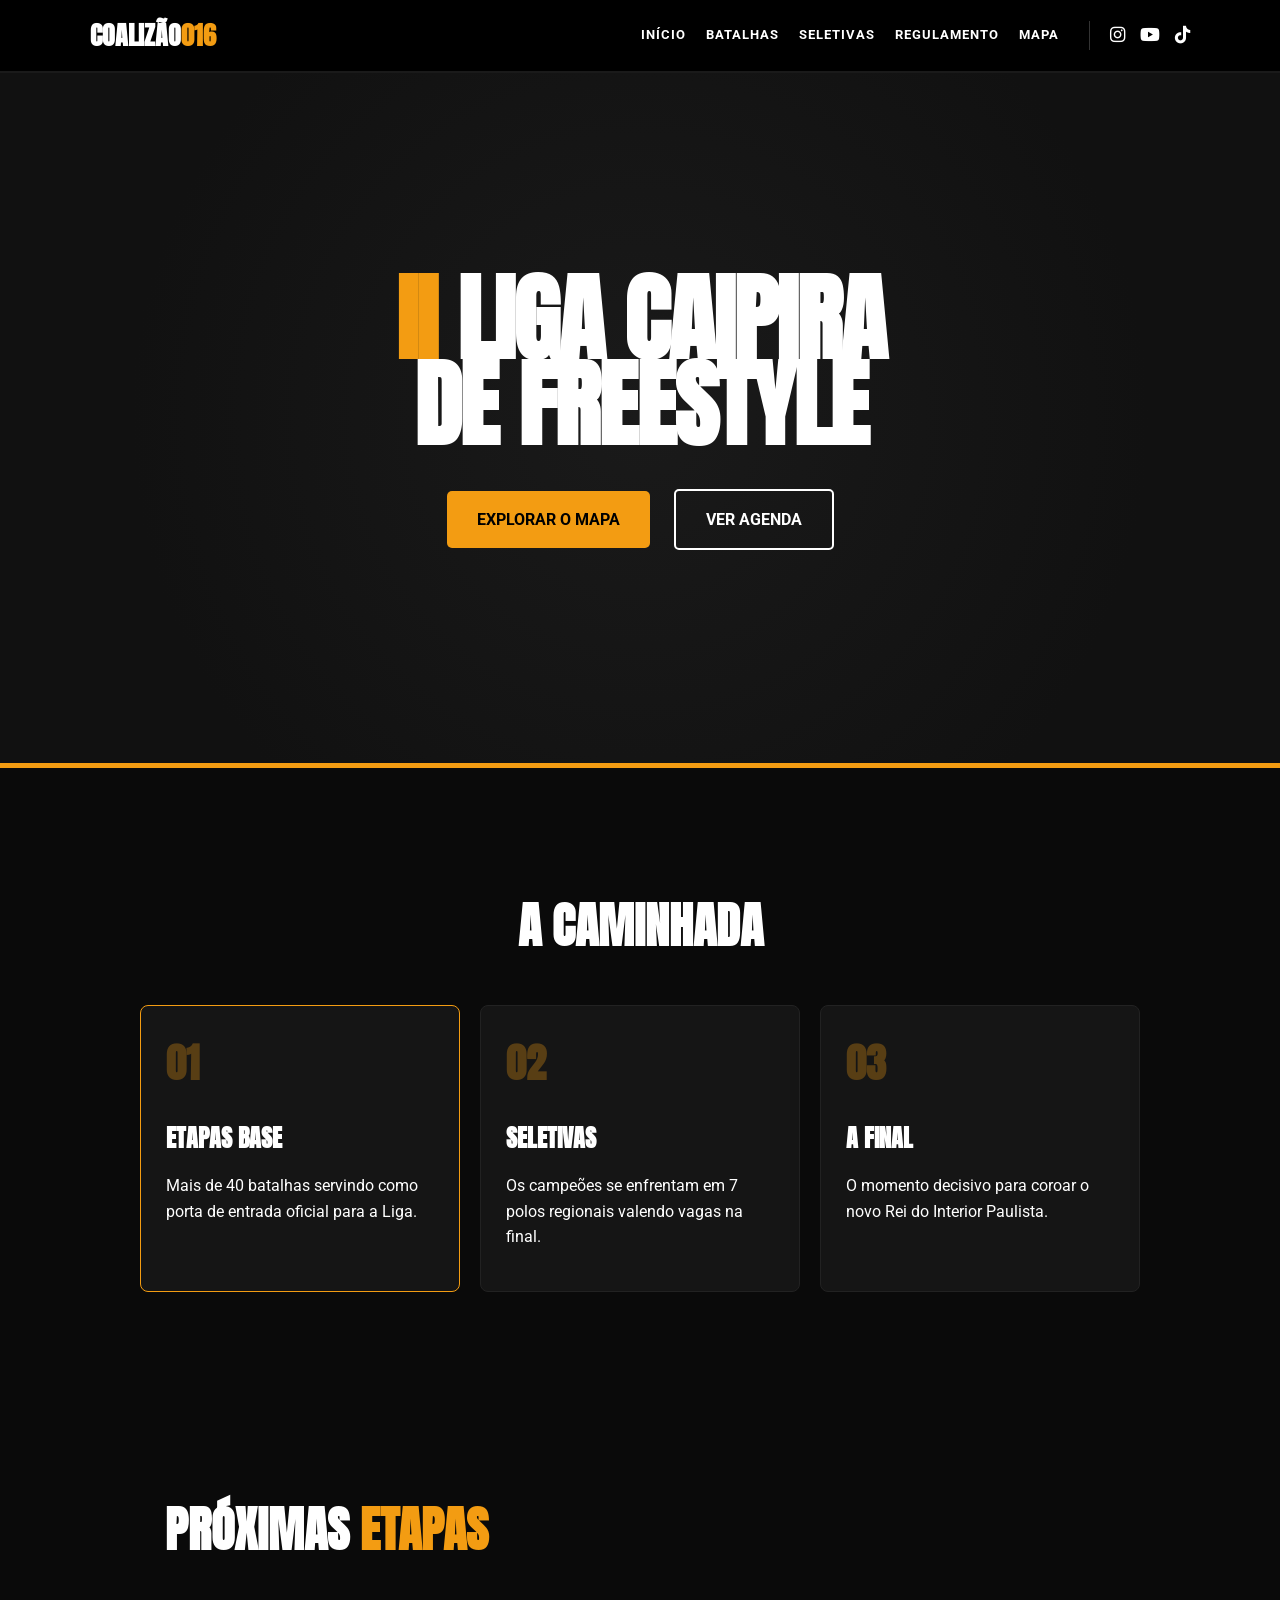
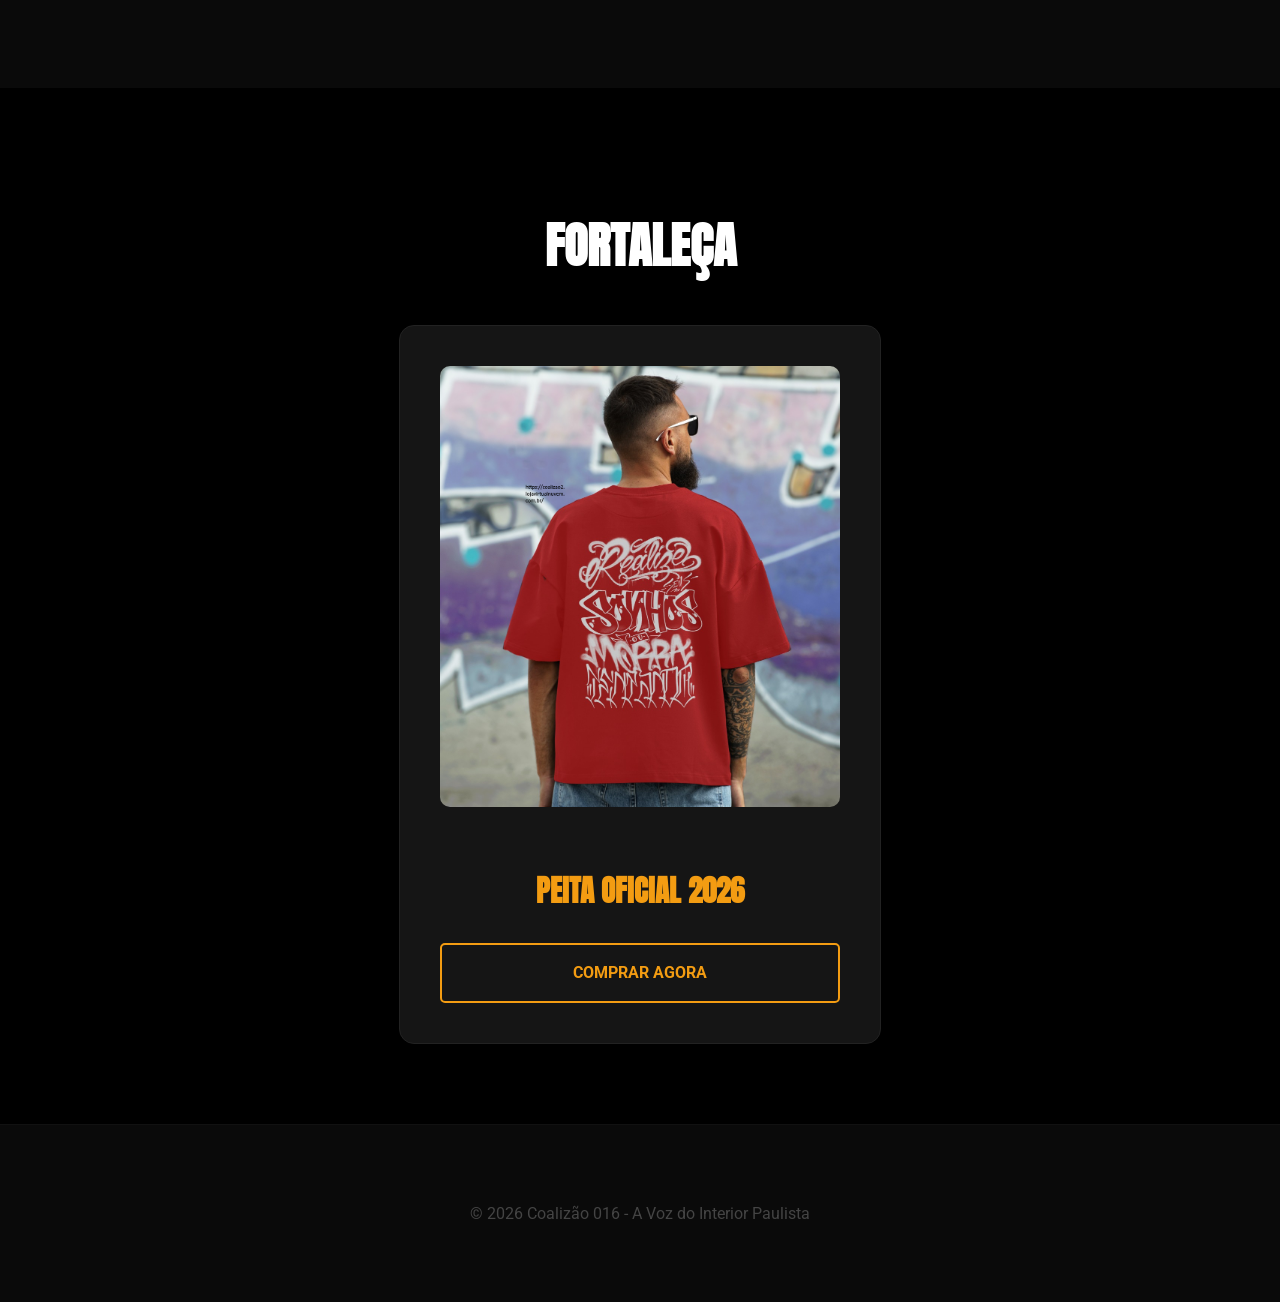
==== commit 85c3fd84: "attt" ====
--- a/index.html
+++ b/index.html
@@ -94,9 +94,10 @@
         <div class="nav-container">
             <div class="nav-logo"><a href="index.html">COALIZÃO<span>016</span></a></div>
             <div class="nav-links">
-                <a href="index.html" class="nav-link active">Início</a>
+                <a href="index.html" class="nav-link">Início</a>
                 <a href="batalhas.html" class="nav-link">Batalhas</a>
                 <a href="seletivas.html" class="nav-link">Seletivas</a>
+                <a href="regulamento.html" class="nav-link">Regulamento</a>
                 <a href="mapaindex.html" class="nav-link">Mapa</a>
                 <div class="nav-social-group">
                     <a href="https://instagram.com/coalizao016" target="_blank" class="nav-social"><i class="fab fa-instagram"></i></a>
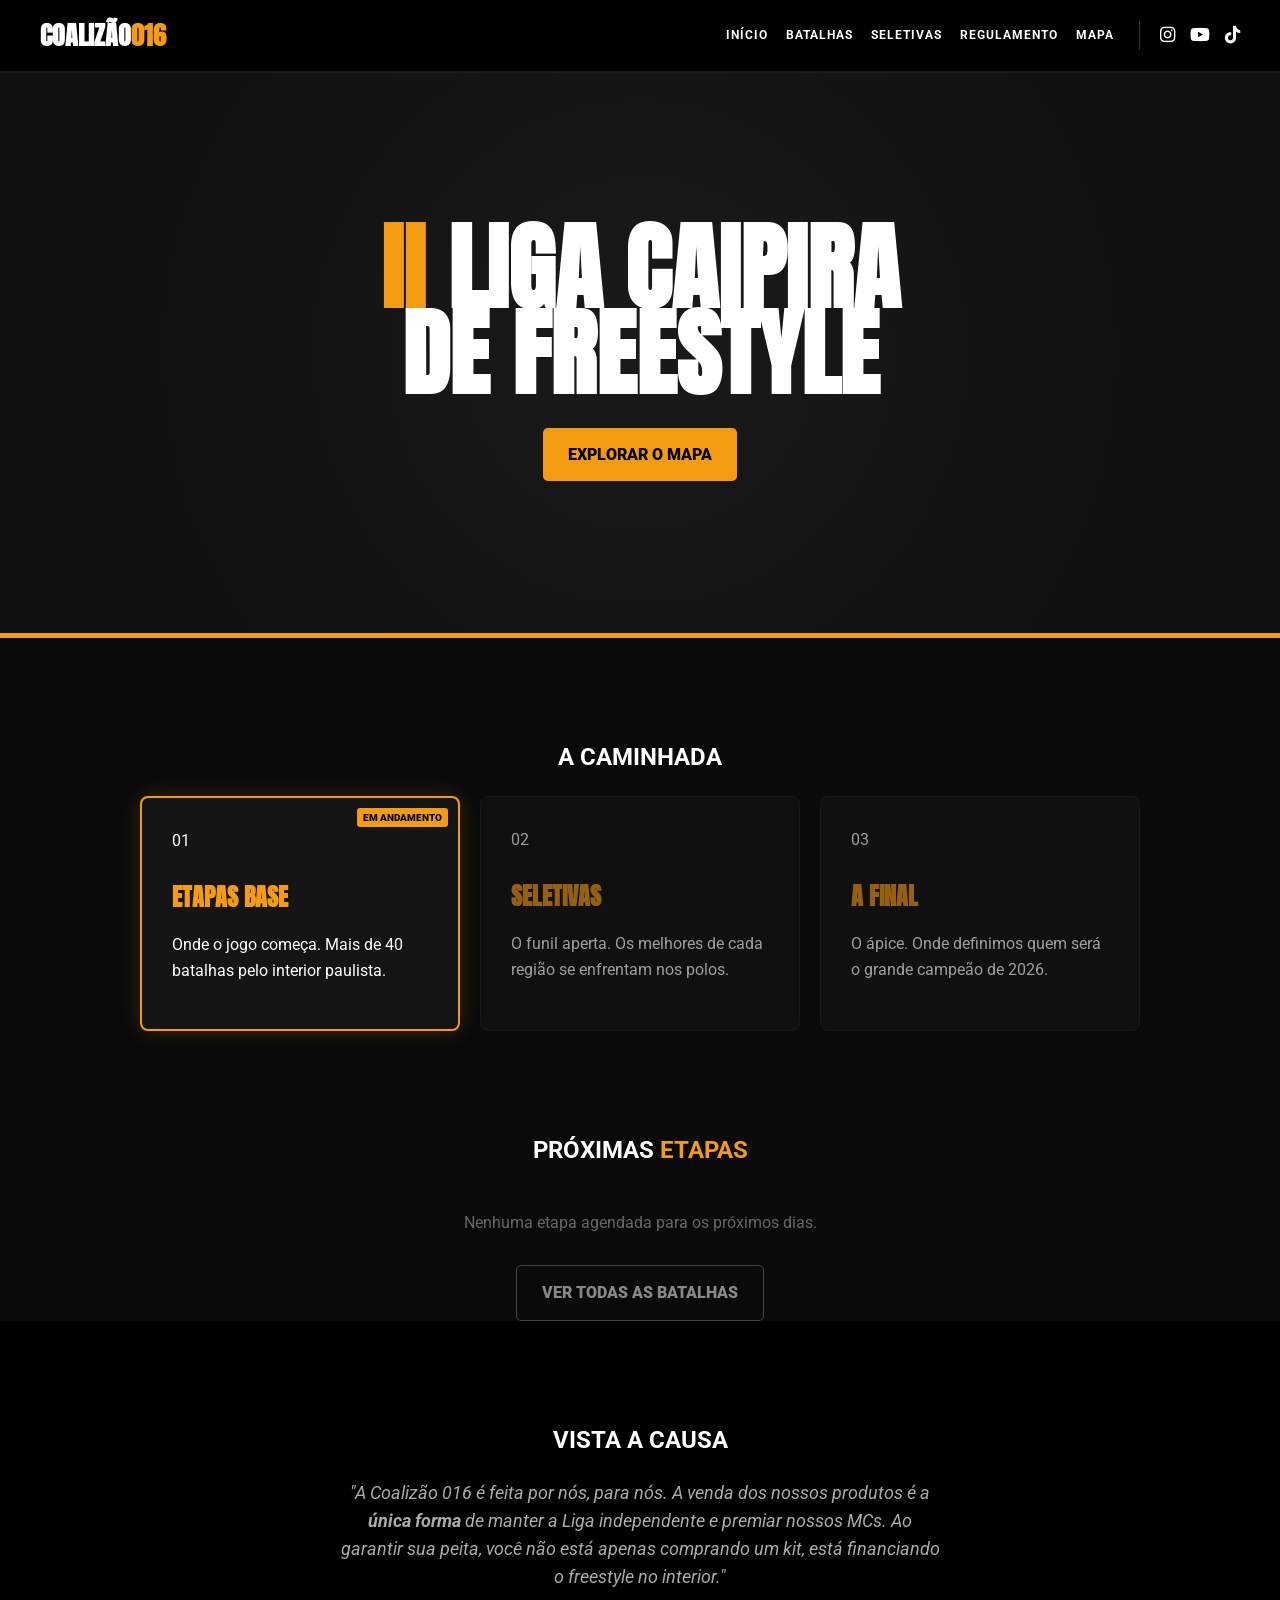
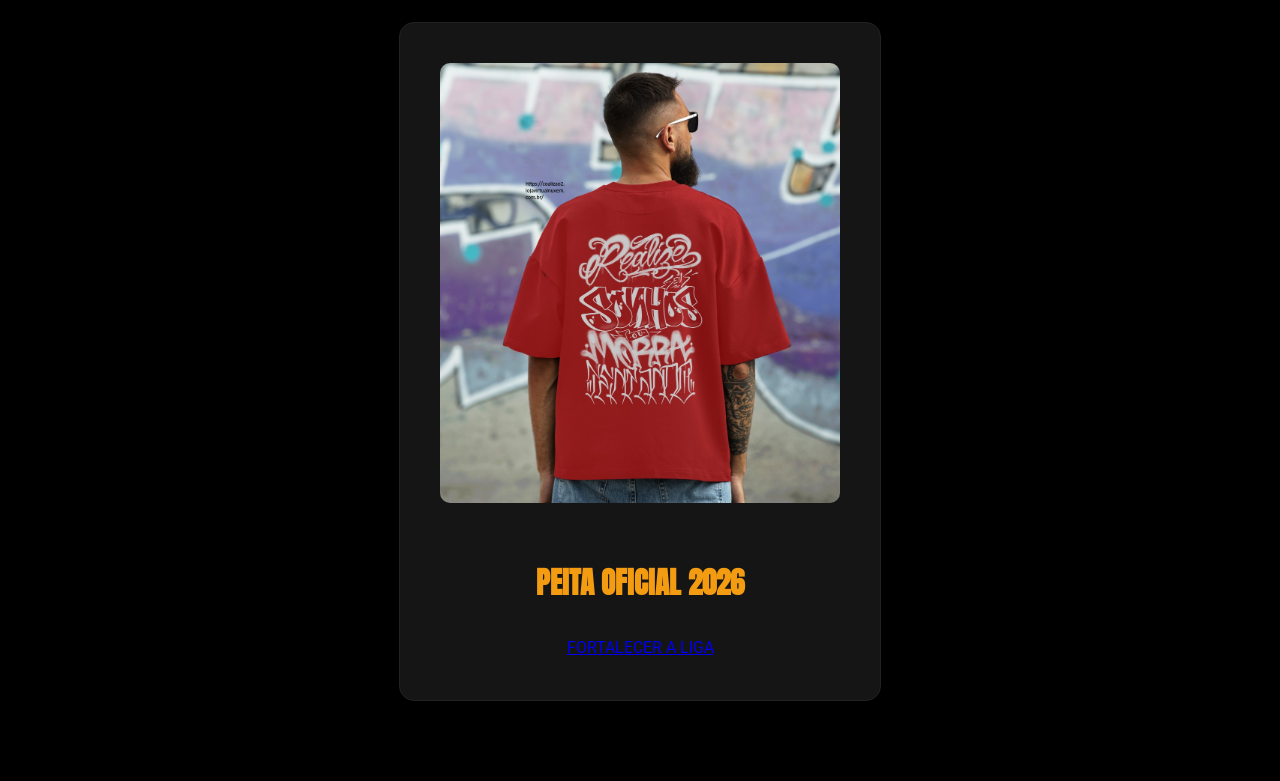
==== commit 9eaf4125: "att moblie" ====
--- a/index.html
+++ b/index.html
@@ -2,7 +2,7 @@
 <html lang="pt-br">
 <head>
     <meta charset="UTF-8">
-    <meta name="viewport" content="width=device-width, initial-scale=1.0">
+    <meta name="viewport" content="width=device-width, initial-scale=1.0, maximum-scale=1.0, user-scalable=no">
     <title>Coalizão 016 | II Liga Caipira de Freestyle</title>
     
     <link rel="preconnect" href="https://fonts.googleapis.com">
@@ -23,68 +23,73 @@
         }
 
         body { 
-            margin: 0; 
-            font-family: var(--fonte-principal); 
-            background: var(--bg-dark); 
-            color: var(--text-light); 
-            line-height: 1.6;
-            overflow-x: hidden;
-            scroll-behavior: smooth;
-        }
-
-        /* --- MENU PADRONIZADO --- */
+            margin: 0; font-family: var(--fonte-principal); background: var(--bg-dark); color: var(--text-light); 
+            line-height: 1.6; overflow-x: hidden; scroll-behavior: smooth;
+        }
+
+        /* --- NAV --- */
         nav { background: var(--bg-nav); padding: 15px 0; border-bottom: 2px solid #1a1a1a; position: sticky; top: 0; z-index: 2000; }
-        .nav-container { max-width: 1100px; margin: 0 auto; display: flex; justify-content: space-between; align-items: center; padding: 0 20px; }
-        .nav-logo a { font-size: 1.6rem; font-weight: 900; color: #fff; text-decoration: none; text-transform: uppercase; font-family: var(--fonte-titulo); }
+        .nav-container { max-width: 1200px; margin: 0 auto; display: flex; justify-content: space-between; align-items: center; padding: 0 20px; }
+        .nav-logo a { font-size: 1.6rem; font-weight: 900; color: #fff; text-decoration: none; font-family: var(--fonte-titulo); }
         .nav-logo span { color: var(--cor-primaria); }
-        .nav-links { display: flex; gap: 20px; align-items: center; }
-        .nav-link { color: #fff !important; text-decoration: none; font-weight: bold; text-transform: uppercase; font-size: 0.8rem; letter-spacing: 1px; transition: 0.3s; }
-        .nav-link:hover, .nav-link.active { color: var(--cor-primaria) !important; }
-
-        .nav-social-group { display: flex; gap: 15px; margin-left: 10px; border-left: 1px solid #333; padding-left: 20px; }
-        .nav-social { color: #fff; font-size: 1.1rem; transition: 0.3s; }
-        .nav-social:hover { color: var(--cor-primaria); }
+        .menu-toggle { display: none; color: #fff; font-size: 1.5rem; cursor: pointer; }
+        .nav-content { display: flex; align-items: center; gap: 25px; }
+        .nav-links { display: flex; gap: 18px; }
+        .nav-link { color: #fff !important; text-decoration: none; font-weight: bold; text-transform: uppercase; font-size: 0.75rem; letter-spacing: 1px; transition: 0.3s; }
+        .nav-social-group { display: flex; gap: 15px; border-left: 1px solid #333; padding-left: 20px; }
+        .nav-social { color: #fff; font-size: 1.1rem; }
 
         /* --- HERO --- */
         .hero-inscricoes {
             background: radial-gradient(circle at center, #1a1a1a 0%, var(--bg-hero) 70%);
-            padding: 120px 20px; text-align: center; border-bottom: 5px solid var(--cor-primaria);
-            min-height: 50vh; display: flex; flex-direction: column; justify-content: center; align-items: center;
-        }
-        .hero-inscricoes h1 { font-family: var(--fonte-titulo); font-size: clamp(3rem, 10vw, 6rem); margin: 0; line-height: 0.9; text-transform: uppercase; letter-spacing: -2px; }
+            padding: 100px 20px; text-align: center; border-bottom: 5px solid var(--cor-primaria);
+            min-height: 40vh; display: flex; flex-direction: column; justify-content: center; align-items: center;
+        }
+        .hero-inscricoes h1 { font-family: var(--fonte-titulo); font-size: clamp(3rem, 12vw, 6rem); margin: 0; line-height: 0.9; text-transform: uppercase; }
         .hero-inscricoes h1 span { color: var(--cor-primaria); }
-        .cta-button { display: inline-block; background-color: var(--cor-primaria); color: #000; padding: 16px 30px; font-weight: bold; text-decoration: none; border-radius: 5px; margin: 10px; transition: 0.3s; text-transform: uppercase; border: none; cursor: pointer; }
-
-        /* --- JORNADA --- */
+
+        /* --- JORNADA COM DESTAQUE --- */
         .jornada-container { padding: 80px 20px; max-width: 1000px; margin: 0 auto; text-align: center; }
-        .titulo-secao { font-family: var(--fonte-titulo); font-size: 3rem; margin-bottom: 40px; text-transform: uppercase; }
-        .jornada-grid { display: grid; grid-template-columns: repeat(auto-fit, minmax(250px, 1fr)); gap: 20px; }
-        .jornada-card { background: var(--bg-card); padding: 25px; border-radius: 8px; border: 1px solid #222; text-align: left; }
-        .jornada-card.foco-atual { border-color: var(--cor-primaria); }
-        .jornada-card span { color: var(--cor-primaria); font-size: 2.5rem; font-weight: 900; display: block; margin-bottom: 10px; opacity: 0.3; font-family: var(--fonte-titulo); }
-        .jornada-card h3 { font-family: var(--fonte-titulo); text-transform: uppercase; font-size: 1.5rem; margin-bottom: 10px; }
+        .jornada-grid { display: grid; grid-template-columns: repeat(auto-fit, minmax(280px, 1fr)); gap: 20px; }
+        .jornada-card { background: var(--bg-card); padding: 30px; border-radius: 8px; border: 1px solid #222; text-align: left; position: relative; opacity: 0.6; }
+        
+        /* Efeito de Fase Atual */
+        .fase-atual { 
+            border: 2px solid var(--cor-primaria); 
+            opacity: 1 !important; 
+            box-shadow: 0 0 20px rgba(243, 156, 18, 0.2);
+            animation: pulse-border 2s infinite;
+        }
+        @keyframes pulse-border {
+            0% { box-shadow: 0 0 0px rgba(243, 156, 18, 0.2); }
+            50% { box-shadow: 0 0 20px rgba(243, 156, 18, 0.5); }
+            100% { box-shadow: 0 0 0px rgba(243, 156, 18, 0.2); }
+        }
+        .fase-atual::after { content: "EM ANDAMENTO"; position: absolute; top: 10px; right: 10px; font-size: 0.6rem; background: var(--cor-primaria); color: #000; padding: 2px 6px; font-weight: 900; border-radius: 3px; }
+
+        .jornada-card h3 { font-family: var(--fonte-titulo); text-transform: uppercase; font-size: 1.5rem; margin-bottom: 10px; color: var(--cor-primaria); }
 
         /* --- AGENDA --- */
-        .agenda-section { background: var(--bg-dark); padding: 80px 20px; }
-        .agenda-max { max-width: 950px; margin: 0 auto; }
         .evento-item {
-            background: var(--bg-card); margin-bottom: 15px; padding: 25px;
+            background: var(--bg-card); margin-bottom: 15px; padding: 20px;
             border-left: 5px solid var(--cor-primaria); display: flex;
             justify-content: space-between; align-items: center; border-radius: 0 8px 8px 0;
         }
-        .evento-info h3 { font-family: var(--fonte-titulo); font-size: 2.2rem; text-transform: uppercase; color: #fff; margin: 5px 0; line-height: 1; letter-spacing: 1px; }
-        .evento-data-tag { color: var(--cor-primaria); font-weight: 900; font-size: 0.85rem; text-transform: uppercase; }
-        .evento-cidade-tag { font-family: var(--fonte-titulo); font-size: 1.2rem; color: #fff; text-transform: uppercase; }
-
-        /* --- LOJA --- */
+        .cta-button { display: inline-block; background-color: var(--cor-primaria); color: #000; padding: 14px 25px; font-weight: 900; text-decoration: none; border-radius: 5px; transition: 0.3s; text-transform: uppercase; border: none; cursor: pointer; }
+
+        /* --- LOJA COM COPY --- */
         .loja-container { padding: 80px 20px; background: #000; text-align: center; }
-        .produto-card { background: var(--bg-card); padding: 40px; border-radius: 15px; max-width: 400px; margin: 40px auto 0; border: 1px solid #222; }
-        .produto-card img { width: 100%; border-radius: 10px; margin-bottom: 25px; }
-        .btn-nuvemshop { background: transparent; color: var(--cor-primaria); padding: 15px 25px; text-decoration: none; display: block; border-radius: 5px; font-weight: bold; border: 2px solid var(--cor-primaria); transition: 0.3s; text-transform: uppercase; }
-        .btn-nuvemshop:hover { background: var(--cor-primaria); color: #000; }
-
-        @media (max-width: 768px) {
-            .evento-item { flex-direction: column; text-align: center; gap: 20px; }
+        .copy-vendas { max-width: 600px; margin: 0 auto 30px; color: #aaa; font-size: 1.1rem; font-style: italic; }
+        .produto-card { background: var(--bg-card); padding: 40px; border-radius: 15px; max-width: 400px; margin: 0 auto; border: 1px solid #222; }
+        .produto-card img { width: 100%; border-radius: 10px; margin-bottom: 20px; }
+
+        @media (max-width: 992px) {
+            .menu-toggle { display: block; }
+            .nav-content { display: none; flex-direction: column; position: absolute; top: 70px; left: 0; width: 100%; background: #000; padding: 30px 0; border-bottom: 3px solid var(--cor-primaria); }
+            .nav-content.active { display: flex; }
+            .nav-links { flex-direction: column; width: 100%; text-align: center; }
+            .nav-social-group { border-left: none; margin-top: 20px; border-top: 1px solid #222; width: 80%; justify-content: center; padding-top: 20px; }
+            .evento-item { flex-direction: column; text-align: center; }
         }
     </style>
 </head>
@@ -93,12 +98,15 @@
     <nav>
         <div class="nav-container">
             <div class="nav-logo"><a href="index.html">COALIZÃO<span>016</span></a></div>
-            <div class="nav-links">
-                <a href="index.html" class="nav-link">Início</a>
-                <a href="batalhas.html" class="nav-link">Batalhas</a>
-                <a href="seletivas.html" class="nav-link">Seletivas</a>
-                <a href="regulamento.html" class="nav-link">Regulamento</a>
-                <a href="mapaindex.html" class="nav-link">Mapa</a>
+            <div class="menu-toggle" id="mobile-menu"><i class="fas fa-bars"></i></div>
+            <div class="nav-content" id="nav-content">
+                <div class="nav-links">
+                    <a href="index.html" class="nav-link">Início</a>
+                    <a href="batalhas.html" class="nav-link">Batalhas</a>
+                    <a href="seletivas.html" class="nav-link">Seletivas</a>
+                    <a href="regulamento.html" class="nav-link">Regulamento</a>
+                    <a href="mapaindex.html" class="nav-link">Mapa</a>
+                </div>
                 <div class="nav-social-group">
                     <a href="https://instagram.com/coalizao016" target="_blank" class="nav-social"><i class="fab fa-instagram"></i></a>
                     <a href="https://youtube.com/@Coalizao016" target="_blank" class="nav-social"><i class="fab fa-youtube"></i></a>
@@ -112,98 +120,91 @@
         <h1><span>II</span> LIGA CAIPIRA<br>DE FREESTYLE</h1>
         <div style="margin-top: 30px;">
             <a href="mapaindex.html" class="cta-button">EXPLORAR O MAPA</a>
-            <a href="batalhas.html" class="cta-button" style="background: transparent; border: 2px solid #fff; color: #fff;">VER AGENDA</a>
         </div>
     </header>
 
     <section class="jornada-container">
         <h2 class="titulo-secao">A CAMINHADA</h2>
         <div class="jornada-grid">
-            <div class="jornada-card foco-atual">
+            <div class="jornada-card fase-atual">
                 <span>01</span>
                 <h3>Etapas Base</h3>
-                <p>Mais de 40 batalhas servindo como porta de entrada oficial para a Liga.</p>
+                <p>Onde o jogo começa. Mais de 40 batalhas pelo interior paulista.</p>
             </div>
             <div class="jornada-card">
                 <span>02</span>
                 <h3>Seletivas</h3>
-                <p>Os campeões se enfrentam em 7 polos regionais valendo vagas na final.</p>
+                <p>O funil aperta. Os melhores de cada região se enfrentam nos polos.</p>
             </div>
             <div class="jornada-card">
                 <span>03</span>
                 <h3>A Final</h3>
-                <p>O momento decisivo para coroar o novo Rei do Interior Paulista.</p>
+                <p>O ápice. Onde definimos quem será o grande campeão de 2026.</p>
             </div>
         </div>
     </section>
 
     <section id="proximas-etapas" class="agenda-section">
         <div class="agenda-max">
-            <h2 class="titulo-secao">PRÓXIMAS <span style="color: var(--cor-primaria);">ETAPAS</span></h2>
+            <h2 class="titulo-secao" style="text-align: center; margin-bottom: 40px;">PRÓXIMAS <span style="color: var(--cor-primaria);">ETAPAS</span></h2>
             <div id="lista-eventos-home"></div>
-            <div id="container-botao-mais" style="text-align: center; margin-top: 40px;"></div>
+            <div style="text-align: center; margin-top: 30px;">
+                <a href="batalhas.html" class="cta-button" style="background: transparent; border: 1px solid #444; color: #888;">Ver Todas as Batalhas</a>
+            </div>
         </div>
     </section>
 
     <section class="loja-container">
-        <h2 class="titulo-secao">FORTALEÇA</h2>
+        <h2 class="titulo-secao">VISTA A CAUSA</h2>
+        <p class="copy-vendas">
+            "A Coalizão 016 é feita por nós, para nós. A venda dos nossos produtos é a <strong>única forma</strong> de manter a Liga independente e premiar nossos MCs. Ao garantir sua peita, você não está apenas comprando um kit, está financiando o freestyle no interior."
+        </p>
         <div class="produto-card">
             <img src="img/coalipeita.png" alt="Peita Oficial" onerror="this.src='https://via.placeholder.com/400x400?text=COALIPEITA+2026'">
             <h3 style="color: var(--cor-primaria); font-family: var(--fonte-titulo); font-size: 1.8rem;">PEITA OFICIAL 2026</h3>
-            <a href="https://coalizao2.lojavirtualnuvem.com.br/" target="_blank" class="btn-nuvemshop">COMPRAR AGORA</a>
+            <a href="https://coalizao2.lojavirtualnuvem.com.br/" target="_blank" class="btn-nuvemshop">FORTALECER A LIGA</a>
         </div>
     </section>
-
-    <footer style="text-align: center; padding: 60px 20px; color: #444; border-top: 1px solid #111;">
-        <p>&copy; 2026 Coalizão 016 - A Voz do Interior Paulista</p>
-    </footer>
 
     <script src="agenda.js"></script>
     <script>
-        let mostrarTodos = false;
-
-        function criarCardEvento(evento) {
-            const dataPartes = evento.data.split('-');
-            const dataExibicao = `${dataPartes[2]}/${dataPartes[1]}`;
-            return `
-                <div class="evento-item">
-                    <div class="evento-info" style="text-align: left;">
-                        <span class="evento-data-tag">${dataExibicao} | ${evento.diaSemana.toUpperCase()} | ${evento.horario}</span>
-                        <h3>${evento.nomeBatalha}</h3>
-                        <p style="margin:0; color:#888; font-size:0.8rem; font-weight:bold; text-transform: uppercase;">${evento.status}</p>
-                    </div>
-                    <div class="evento-action" style="text-align: right;">
-                        <span class="evento-cidade-tag">📍 ${evento.cidade.toUpperCase()}</span><br>
-                        <a href="${evento.linkInstagram}" target="_blank" style="color:#fff; text-decoration:none; border:1px solid #444; padding:8px 15px; border-radius:4px; font-size:0.7rem; font-weight:900; display:inline-block; margin-top:10px; text-transform:uppercase;">Instagram</a>
-                    </div>
-                </div>`;
-        }
-
+        // Menu Mobile
+        const menuBtn = document.getElementById('mobile-menu');
+        const navContent = document.getElementById('nav-content');
+        menuBtn.addEventListener('click', () => {
+            navContent.classList.toggle('active');
+            menuBtn.querySelector('i').classList.toggle('fa-bars');
+            menuBtn.querySelector('i').classList.toggle('fa-times');
+        });
+
+        // Agenda com Auto-filtro por data
         function renderizarAgenda() {
             const container = document.getElementById('lista-eventos-home');
-            const containerBotao = document.getElementById('container-botao-mais');
-            if (!container || typeof eventos === 'undefined') return;
-
-            const hoje = new Date(); hoje.setHours(0, 0, 0, 0);
-            const proximas = eventos.filter(ev => new Date(ev.data + "T00:00:00") >= hoje).sort((a, b) => new Date(a.data) - new Date(b.data));
-
-            const exibidos = mostrarTodos ? proximas : proximas.slice(0, 6);
-            container.innerHTML = exibidos.map(criarCardEvento).join('');
-
-            if (proximas.length > 6) {
-                containerBotao.innerHTML = !mostrarTodos 
-                    ? `<button onclick="expandirAgenda()" class="cta-button" style="background: transparent; border: 2px solid var(--cor-primaria); color: var(--cor-primaria);">VER AGENDA COMPLETA (${proximas.length})</button>`
-                    : `<button onclick="contrairAgenda()" class="cta-button" style="background: transparent; border: 1px solid #444; color: #666; font-size: 0.8rem;">VER MENOS</button>`;
+            if (container && typeof eventos !== 'undefined') {
+                const hoje = new Date();
+                hoje.setHours(0, 0, 0, 0);
+
+                const futuras = eventos.filter(ev => {
+                    const dataEv = new Date(ev.data + "T00:00:00");
+                    return dataEv >= hoje;
+                }).sort((a,b) => new Date(a.data) - new Date(b.data));
+
+                container.innerHTML = futuras.slice(0, 5).map(ev => `
+                    <div class="evento-item">
+                        <div class="evento-info">
+                            <span class="evento-data-tag">${ev.data.split('-')[2]}/${ev.data.split('-')[1]} | ${ev.diaSemana}</span>
+                            <h3 style="font-family:var(--fonte-titulo); font-size:1.8rem; margin:5px 0;">${ev.nomeBatalha}</h3>
+                            <p style="margin:0; opacity:0.7;">📍 ${ev.cidade.toUpperCase()}</p>
+                        </div>
+                        <a href="${ev.linkInstagram}" target="_blank" class="cta-button" style="padding:10px 15px; font-size:0.7rem;">Abrir Insta</a>
+                    </div>
+                `).join('');
+                
+                if(futuras.length === 0) {
+                    container.innerHTML = "<p style='text-align:center; color:#666;'>Nenhuma etapa agendada para os próximos dias.</p>";
+                }
             }
         }
-
-        function expandirAgenda() { mostrarTodos = true; renderizarAgenda(); }
-        function contrairAgenda() { 
-            mostrarTodos = false; 
-            renderizarAgenda(); 
-            document.getElementById('proximas-etapas').scrollIntoView({ behavior: 'smooth' }); 
-        }
-
         document.addEventListener('DOMContentLoaded', renderizarAgenda);
     </script>
 </body>
